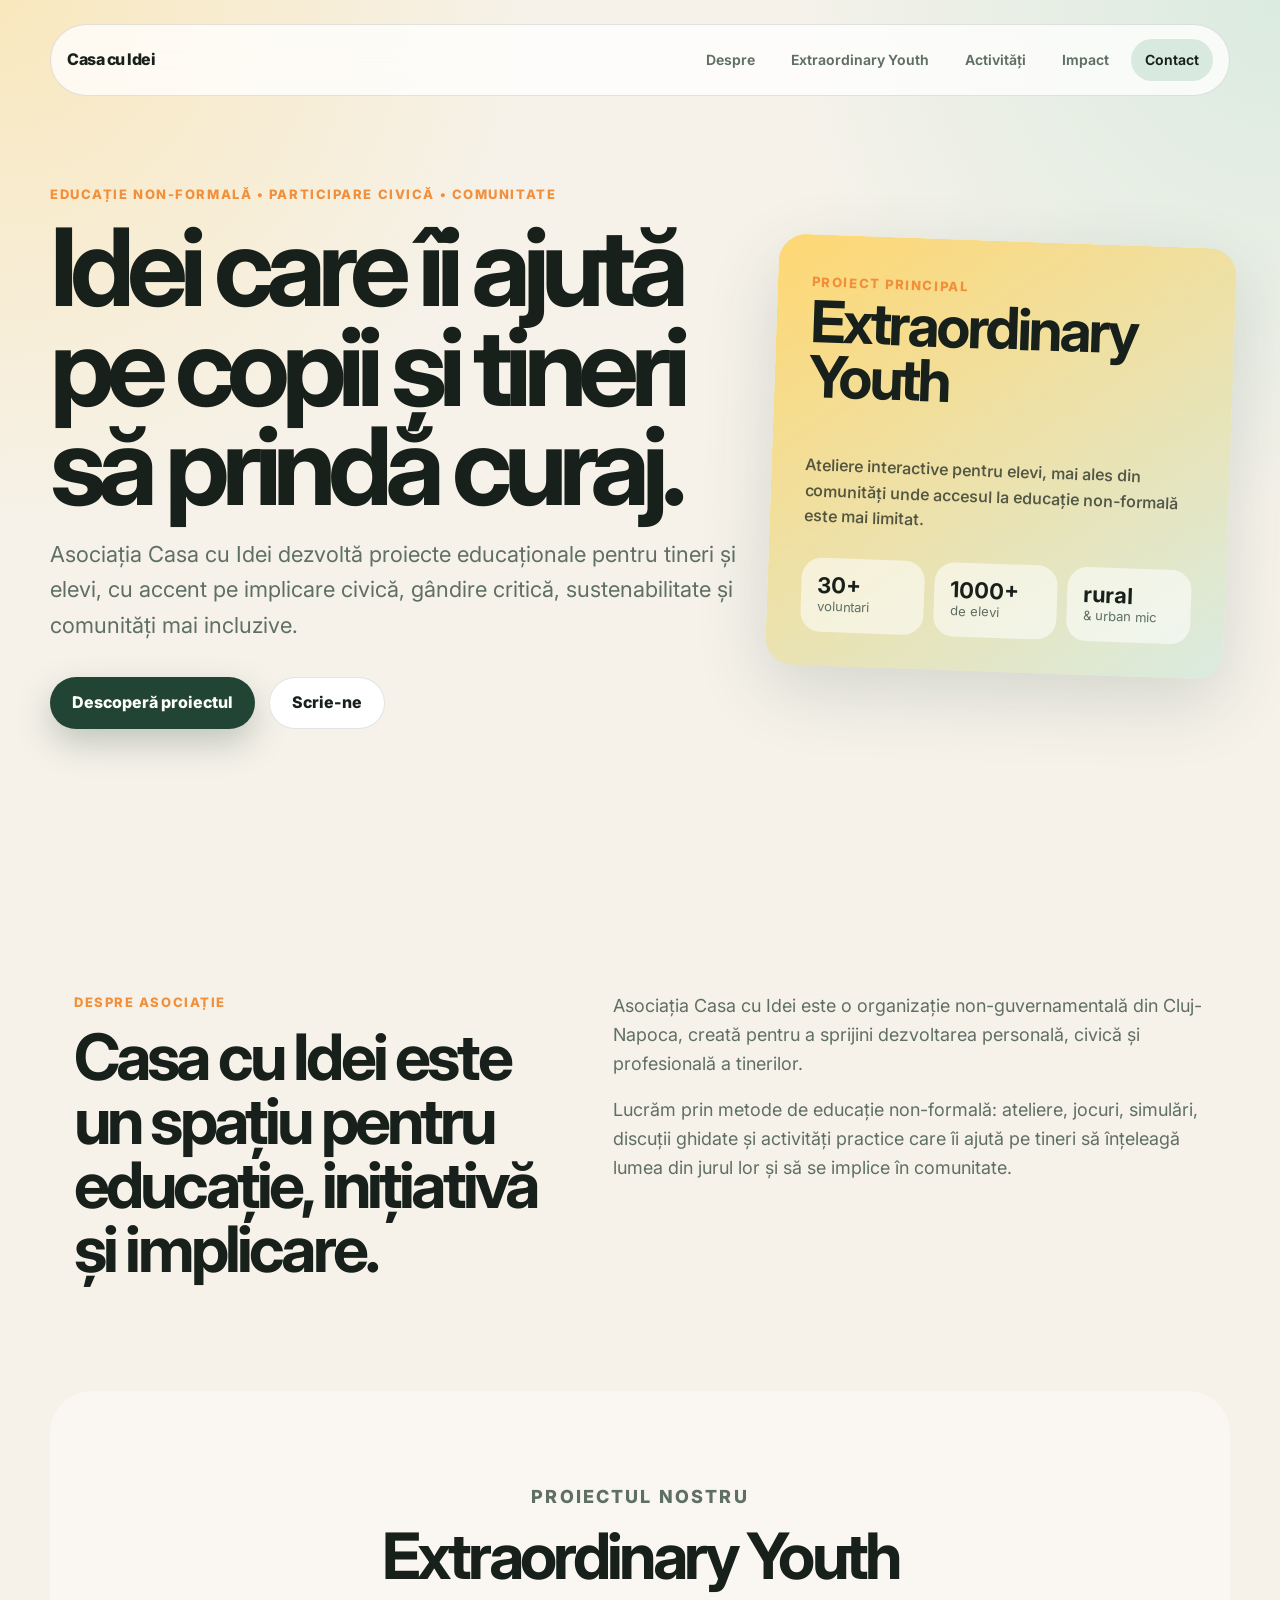
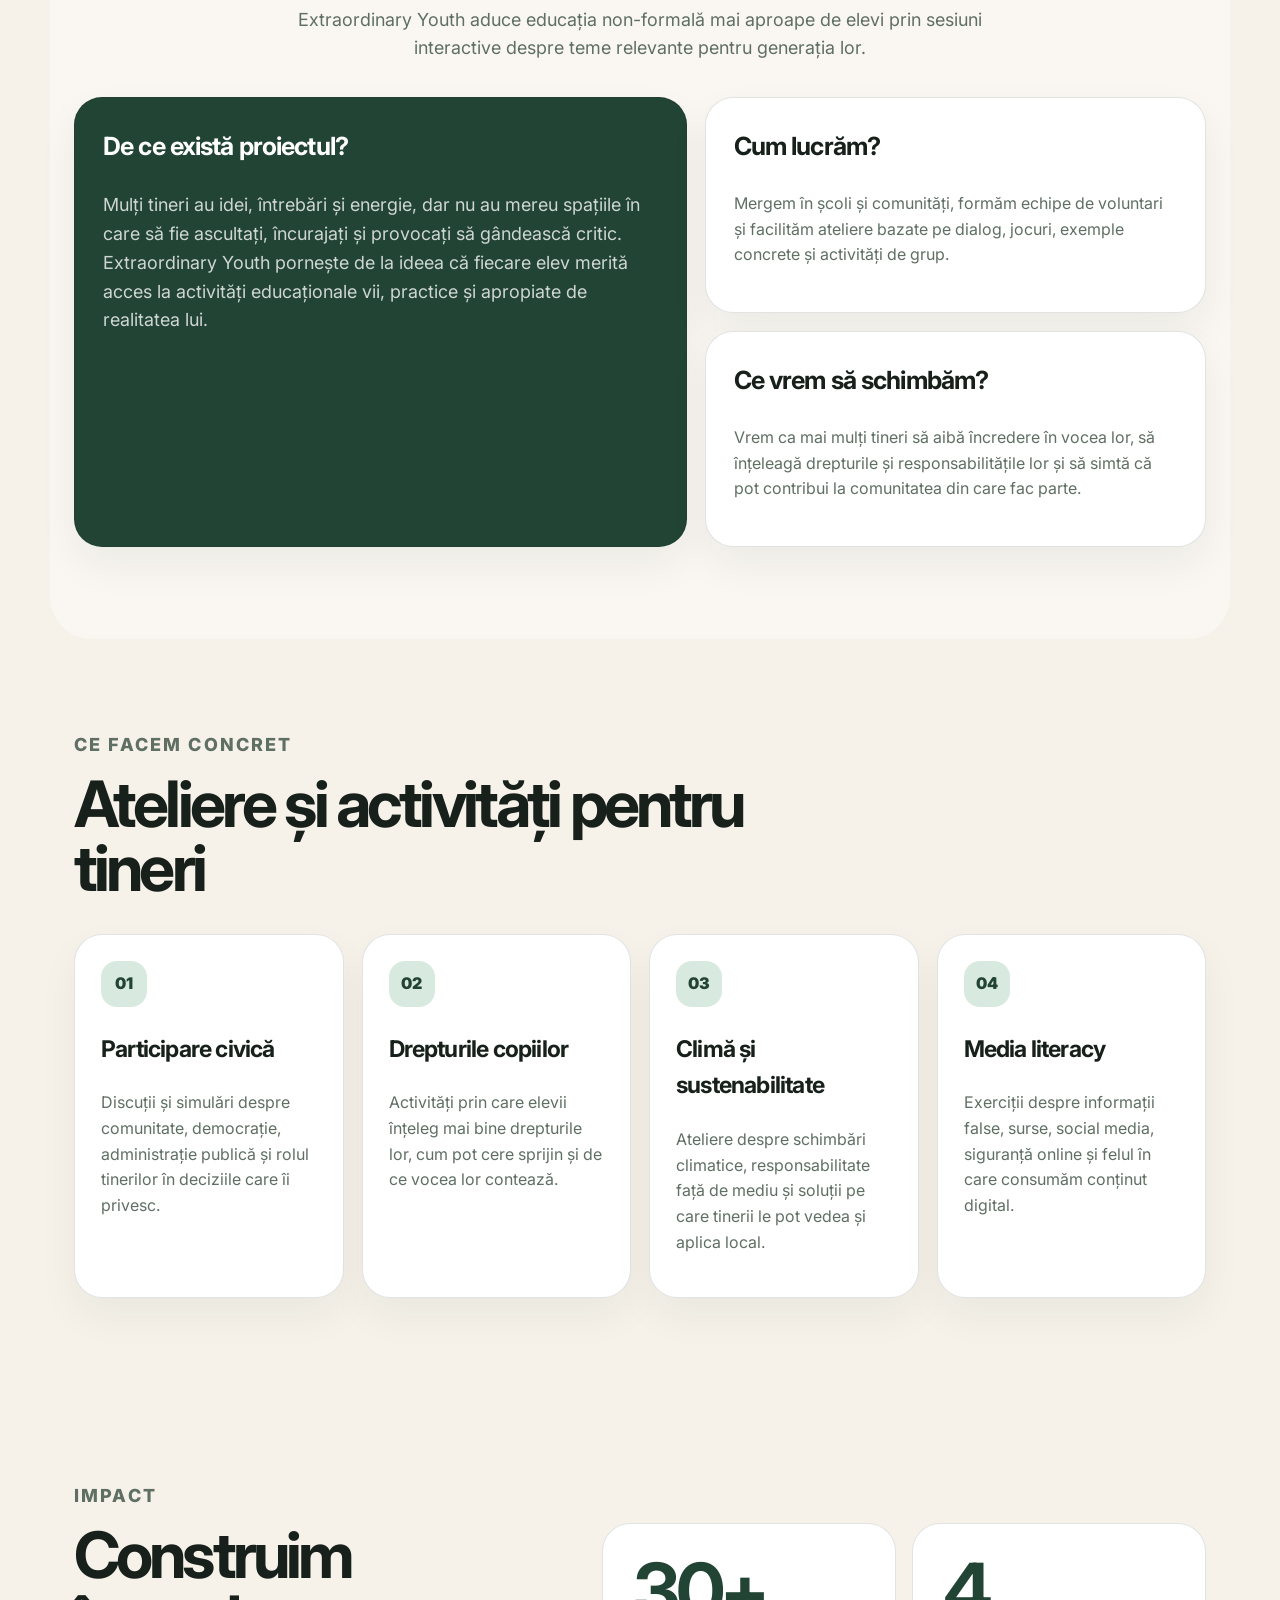
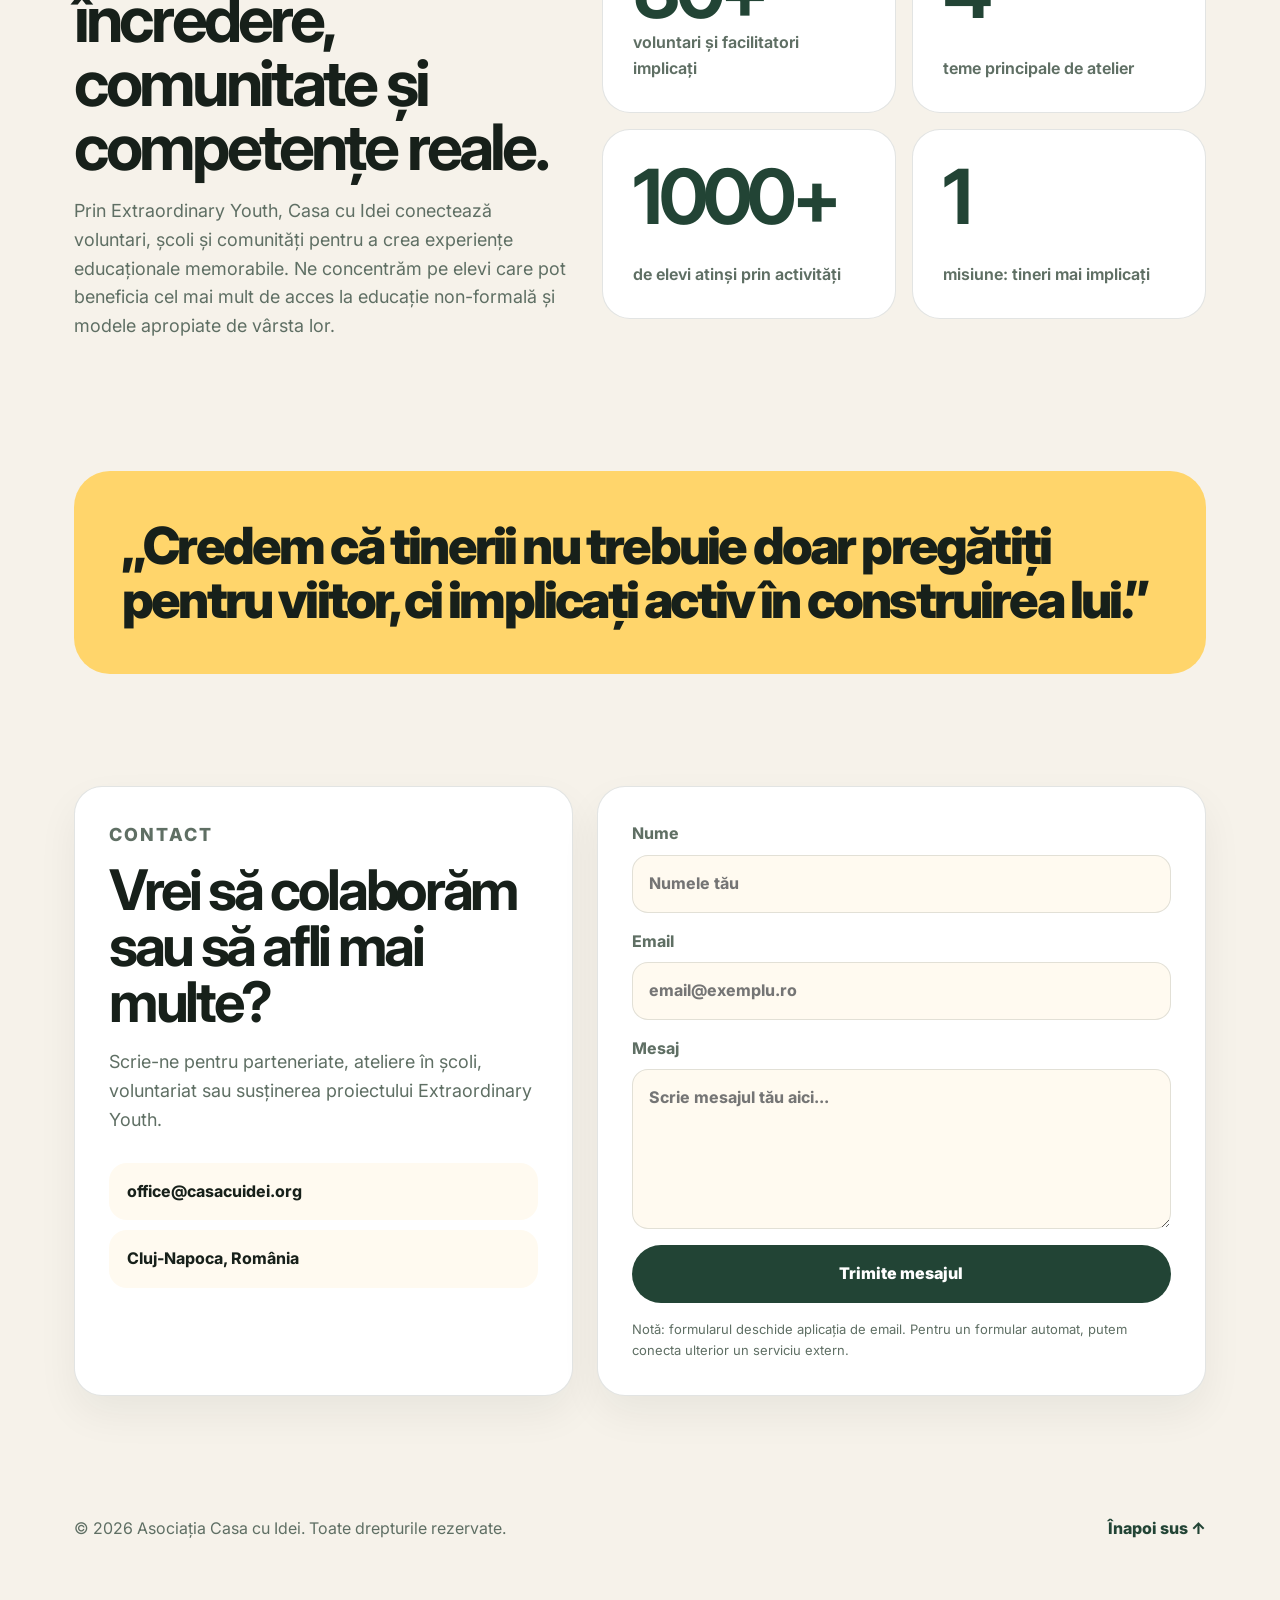
==== index.html @ 647b2845 "Update index.html" ====
<!DOCTYPE html>
<html lang="ro">
<head>
  <meta charset="UTF-8" />
  <meta name="viewport" content="width=device-width, initial-scale=1.0" />
  <meta name="description" content="Asociația Casa cu Idei sprijină dezvoltarea tinerilor prin educație non-formală, participare civică și proiecte comunitare. Proiect: Extraordinary Youth." />
  <title>Asociația Casa cu Idei | Extraordinary Youth</title>
  <link rel="preconnect" href="https://fonts.googleapis.com">
  <link rel="preconnect" href="https://fonts.gstatic.com" crossorigin>
  <link href="https://fonts.googleapis.com/css2?family=Inter:wght@400;500;600;700;800&display=swap" rel="stylesheet">
  <link rel="stylesheet" href="style.css" />
</head>
<body>
  <header class="site-header">
    <nav class="navbar" aria-label="Navigare principală">
      <a class="brand" href="#top" aria-label="Casa cu Idei - prima pagină">
        <span>Casa cu Idei</span>
      </a>

      <div class="nav-links">
        <a href="#despre">Despre</a>
        <a href="#extraordinary-youth">Extraordinary Youth</a>
        <a href="#activitati">Activități</a>
        <a href="#impact">Impact</a>
        <a class="nav-cta" href="#contact">Contact</a>
      </div>
    </nav>

    <section id="top" class="hero">
      <div class="hero-content">
        <p class="eyebrow">Educație non-formală • Participare civică • Comunitate</p>
        <h1>Idei care îi ajută pe copii și tineri să prindă curaj.</h1>
        <p class="hero-text">
          Asociația Casa cu Idei dezvoltă proiecte educaționale pentru tineri și elevi,
          cu accent pe implicare civică, gândire critică, sustenabilitate și comunități mai incluzive.
        </p>

        <div class="hero-actions">
          <a class="button primary" href="#extraordinary-youth">Descoperă proiectul</a>
          <a class="button secondary" href="#contact">Scrie-ne</a>
        </div>
      </div>

      <div class="hero-card" aria-label="Rezumat Extraordinary Youth">
        <span class="card-label">Proiect principal</span>
        <h2>Extraordinary Youth</h2>
        <p>
          Ateliere interactive pentru elevi, mai ales din comunități unde accesul la educație
          non-formală este mai limitat.
        </p>
        <div class="mini-stats">
          <span><strong>30+</strong> voluntari</span>
          <span><strong>1000+</strong> de elevi</span>
          <span><strong>rural</strong> & urban mic</span>
        </div>
      </div>
    </section>
  </header>

  <main>
    <section id="despre" class="section two-column">
      <div>
        <p class="section-kicker">Despre asociație</p>
        <h2>Casa cu Idei este un spațiu pentru educație, inițiativă și implicare.</h2>
      </div>
      <div class="text-block">
        <p>
          Asociația Casa cu Idei este o organizație non-guvernamentală din Cluj-Napoca,
          creată pentru a sprijini dezvoltarea personală, civică și profesională a tinerilor.
        </p>
        <p>
          Lucrăm prin metode de educație non-formală: ateliere, jocuri, simulări,
          discuții ghidate și activități practice care îi ajută pe tineri să înțeleagă
          lumea din jurul lor și să se implice în comunitate.
        </p>
      </div>
    </section>

    <section id="extraordinary-youth" class="section project-section">
      <div class="section-heading center">
        <p class="section-kicker">Proiectul nostru</p>
        <h2>Extraordinary Youth</h2>
        <p>
          Extraordinary Youth aduce educația non-formală mai aproape de elevi prin sesiuni
          interactive despre teme relevante pentru generația lor.
        </p>
      </div>

      <div class="project-story">
        <div class="story-card large">
          <h3>De ce există proiectul?</h3>
          <p>
            Mulți tineri au idei, întrebări și energie, dar nu au mereu spațiile în care să fie
            ascultați, încurajați și provocați să gândească critic. Extraordinary Youth pornește
            de la ideea că fiecare elev merită acces la activități educaționale vii, practice și
            apropiate de realitatea lui.
          </p>
        </div>

        <div class="story-card">
          <h3>Cum lucrăm?</h3>
          <p>
            Mergem în școli și comunități, formăm echipe de voluntari și facilităm ateliere
            bazate pe dialog, jocuri, exemple concrete și activități de grup.
          </p>
        </div>

        <div class="story-card">
          <h3>Ce vrem să schimbăm?</h3>
          <p>
            Vrem ca mai mulți tineri să aibă încredere în vocea lor, să înțeleagă drepturile
            și responsabilitățile lor și să simtă că pot contribui la comunitatea din care fac parte.
          </p>
        </div>
      </div>
    </section>

    <section id="activitati" class="section">
      <div class="section-heading">
        <p class="section-kicker">Ce facem concret</p>
        <h2>Ateliere și activități pentru tineri</h2>
      </div>

      <div class="cards-grid">
        <article class="info-card">
          <span class="icon">01</span>
          <h3>Participare civică</h3>
          <p>
            Discuții și simulări despre comunitate, democrație, administrație publică
            și rolul tinerilor în deciziile care îi privesc.
          </p>
        </article>

        <article class="info-card">
          <span class="icon">02</span>
          <h3>Drepturile copiilor</h3>
          <p>
            Activități prin care elevii înțeleg mai bine drepturile lor, cum pot cere sprijin
            și de ce vocea lor contează.
          </p>
        </article>

        <article class="info-card">
          <span class="icon">03</span>
          <h3>Climă și sustenabilitate</h3>
          <p>
            Ateliere despre schimbări climatice, responsabilitate față de mediu și soluții
            pe care tinerii le pot vedea și aplica local.
          </p>
        </article>

        <article class="info-card">
          <span class="icon">04</span>
          <h3>Media literacy</h3>
          <p>
            Exerciții despre informații false, surse, social media, siguranță online
            și felul în care consumăm conținut digital.
          </p>
        </article>
      </div>
    </section>

    <section id="impact" class="section impact">
      <div class="impact-copy">
        <p class="section-kicker">Impact</p>
        <h2>Construim încredere, comunitate și competențe reale.</h2>
        <p>
          Prin Extraordinary Youth, Casa cu Idei conectează voluntari, școli și comunități
          pentru a crea experiențe educaționale memorabile. Ne concentrăm pe elevi care pot
          beneficia cel mai mult de acces la educație non-formală și modele apropiate de vârsta lor.
        </p>
      </div>

      <div class="impact-grid">
        <div class="stat">
          <strong>30+</strong>
          <span>voluntari și facilitatori implicați</span>
        </div>
        <div class="stat">
          <strong>4</strong>
          <span>teme principale de atelier</span>
        </div>
        <div class="stat">
          <strong>1000+</strong>
          <span>de elevi atinși prin activități</span>
        </div>
        <div class="stat">
          <strong>1</strong>
          <span>misiune: tineri mai implicați</span>
        </div>
      </div>
    </section>

    <section class="section quote-section">
      <blockquote>
        „Credem că tinerii nu trebuie doar pregătiți pentru viitor, ci implicați activ în construirea lui.”
      </blockquote>
    </section>

    <section id="contact" class="section contact-section">
      <div class="contact-card">
        <p class="section-kicker">Contact</p>
        <h2>Vrei să colaborăm sau să afli mai multe?</h2>
        <p>
          Scrie-ne pentru parteneriate, ateliere în școli, voluntariat sau susținerea proiectului
          Extraordinary Youth.
        </p>

        <div class="contact-details">
          <a href="mailto:office@casacuidei.org">office@casacuidei.org</a>
          <span>Cluj-Napoca, România</span>
        </div>
      </div>

      <form class="contact-form" action="mailto:office@casacuidei.org" method="post" enctype="text/plain">
        <label>
          Nume
          <input type="text" name="Nume" placeholder="Numele tău" />
        </label>

        <label>
          Email
          <input type="email" name="Email" placeholder="email@exemplu.ro" />
        </label>

        <label>
          Mesaj
          <textarea name="Mesaj" rows="5" placeholder="Scrie mesajul tău aici..."></textarea>
        </label>

        <button type="submit">Trimite mesajul</button>
        <p class="form-note">
          Notă: formularul deschide aplicația de email. Pentru un formular automat, putem conecta ulterior un serviciu extern.
        </p>
      </form>
    </section>
  </main>

  <footer class="footer">
    <p>© 2026 Asociația Casa cu Idei. Toate drepturile rezervate.</p>
    <a href="#top">Înapoi sus ↑</a>
  </footer>
</body>
</html>
---- style.css ----
:root {
  --bg: #f6f2ea;
  --bg-soft: #fffaf0;
  --text: #17201a;
  --muted: #5f6f64;
  --green: #224435;
  --green-light: #d8eadf;
  --yellow: #ffd56b;
  --orange: #f28f3b;
  --white: #ffffff;
  --line: rgba(23, 32, 26, 0.12);
  --shadow: 0 24px 70px rgba(34, 68, 53, 0.16);
  --radius: 28px;
}

* {
  box-sizing: border-box;
}

html {
  scroll-behavior: smooth;
}

body {
  margin: 0;
  font-family: "Inter", system-ui, -apple-system, BlinkMacSystemFont, "Segoe UI", sans-serif;
  background:
    radial-gradient(circle at top left, rgba(255, 213, 107, 0.35), transparent 34rem),
    radial-gradient(circle at top right, rgba(216, 234, 223, 0.9), transparent 32rem),
    var(--bg);
  color: var(--text);
  line-height: 1.6;
}

a {
  color: inherit;
}

.site-header {
  min-height: 100vh;
  padding: 24px;
}

.navbar {
  max-width: 1180px;
  margin: 0 auto;
  padding: 14px 16px;
  display: flex;
  align-items: center;
  justify-content: space-between;
  background: rgba(255, 255, 255, 0.76);
  border: 1px solid var(--line);
  border-radius: 999px;
  backdrop-filter: blur(18px);
  position: sticky;
  top: 16px;
  z-index: 10;
}

.brand {
  display: inline-flex;
  align-items: center;
  gap: 10px;
  text-decoration: none;
  font-weight: 800;
  letter-spacing: -0.03em;
}

.brand-mark {
  width: 38px;
  height: 38px;
  display: grid;
  place-items: center;
  border-radius: 50%;
  background: var(--green);
  color: var(--yellow);
  font-size: 13px;
  font-weight: 800;
}

.nav-links {
  display: flex;
  align-items: center;
  gap: 8px;
}

.nav-links a {
  text-decoration: none;
  font-size: 14px;
  font-weight: 650;
  color: var(--muted);
  padding: 10px 14px;
  border-radius: 999px;
  transition: 0.2s ease;
}

.nav-links a:hover,
.nav-links .nav-cta {
  color: var(--text);
  background: var(--green-light);
}

.hero {
  max-width: 1180px;
  margin: 88px auto 0;
  display: grid;
  grid-template-columns: 1.2fr 0.8fr;
  gap: 36px;
  align-items: center;
}

.eyebrow,
.section-kicker,
.card-label {
  margin: 0 0 12px;
  font-size: 13px;
  font-weight: 800;
  letter-spacing: 0.12em;
  text-transform: uppercase;
  color: var(--orange);
}

h1,
h2,
h3,
p {
  margin-top: 0;
}

h1 {
  max-width: 840px;
  margin-bottom: 22px;
  font-size: clamp(52px, 9vw, 108px);
  line-height: 0.92;
  letter-spacing: -0.075em;
}

.hero-text {
  max-width: 720px;
  color: var(--muted);
  font-size: clamp(18px, 2vw, 22px);
}

.hero-actions {
  margin-top: 34px;
  display: flex;
  gap: 14px;
  flex-wrap: wrap;
}

.button {
  display: inline-flex;
  align-items: center;
  justify-content: center;
  min-height: 52px;
  padding: 0 22px;
  border-radius: 999px;
  text-decoration: none;
  font-weight: 800;
  transition: transform 0.2s ease, box-shadow 0.2s ease;
}

.button:hover {
  transform: translateY(-2px);
}

.button.primary {
  background: var(--green);
  color: var(--white);
  box-shadow: 0 14px 34px rgba(34, 68, 53, 0.25);
}

.button.secondary {
  background: var(--white);
  border: 1px solid var(--line);
}

.hero-card {
  padding: 34px;
  border-radius: var(--radius);
  background:
    linear-gradient(145deg, rgba(255, 213, 107, 0.95), rgba(216, 234, 223, 0.95)),
    var(--white);
  box-shadow: var(--shadow);
  transform: rotate(2deg);
}

.hero-card h2 {
  font-size: clamp(36px, 5vw, 58px);
  line-height: 0.95;
  letter-spacing: -0.055em;
}

.hero-card p {
  color: rgba(23, 32, 26, 0.72);
  font-weight: 550;
}

.mini-stats {
  display: grid;
  grid-template-columns: repeat(3, 1fr);
  gap: 10px;
  margin-top: 28px;
}

.mini-stats span {
  padding: 16px;
  background: rgba(255, 255, 255, 0.56);
  border-radius: 20px;
  font-size: 13px;
  color: var(--muted);
}

.mini-stats strong {
  display: block;
  color: var(--text);
  font-size: 22px;
  line-height: 1;
}

.section {
  max-width: 1180px;
  margin: 0 auto;
  padding: 92px 24px;
}

.two-column {
  display: grid;
  grid-template-columns: 0.9fr 1.1fr;
  gap: 54px;
  align-items: start;
}

.section h2 {
  font-size: clamp(34px, 5vw, 64px);
  line-height: 1;
  letter-spacing: -0.06em;
  margin-bottom: 18px;
}

.text-block {
  font-size: 18px;
  color: var(--muted);
}

.text-block p {
  margin-bottom: 18px;
}

.section-heading {
  max-width: 760px;
  margin-bottom: 34px;
}

.section-heading.center {
  text-align: center;
  margin-left: auto;
  margin-right: auto;
}

.section-heading p {
  color: var(--muted);
  font-size: 18px;
}

.project-section {
  background: rgba(255, 255, 255, 0.38);
  border-radius: 42px;
}

.project-story {
  display: grid;
  grid-template-columns: 1.1fr 0.9fr;
  gap: 18px;
}

.story-card {
  padding: 28px;
  border: 1px solid var(--line);
  border-radius: var(--radius);
  background: var(--white);
  box-shadow: 0 18px 40px rgba(23, 32, 26, 0.06);
}

.story-card.large {
  grid-row: span 2;
  background: var(--green);
  color: var(--white);
}

.story-card h3 {
  font-size: 25px;
  letter-spacing: -0.035em;
}

.story-card p {
  color: var(--muted);
}

.story-card.large p {
  color: rgba(255, 255, 255, 0.78);
  font-size: 18px;
}

.cards-grid {
  display: grid;
  grid-template-columns: repeat(4, 1fr);
  gap: 18px;
}

.info-card {
  min-height: 300px;
  padding: 26px;
  border-radius: var(--radius);
  background: var(--white);
  border: 1px solid var(--line);
  box-shadow: 0 18px 40px rgba(23, 32, 26, 0.05);
}

.icon {
  width: 46px;
  height: 46px;
  display: grid;
  place-items: center;
  margin-bottom: 24px;
  border-radius: 16px;
  background: var(--green-light);
  color: var(--green);
  font-weight: 900;
}

.info-card h3 {
  font-size: 23px;
  letter-spacing: -0.035em;
}

.info-card p {
  color: var(--muted);
}

.impact {
  display: grid;
  grid-template-columns: 0.9fr 1.1fr;
  gap: 34px;
  align-items: center;
}

.impact-copy p {
  color: var(--muted);
  font-size: 18px;
}

.impact-grid {
  display: grid;
  grid-template-columns: repeat(2, 1fr);
  gap: 16px;
}

.stat {
  padding: 30px;
  min-height: 190px;
  border-radius: var(--radius);
  background: var(--white);
  border: 1px solid var(--line);
  display: flex;
  flex-direction: column;
  justify-content: space-between;
}

.stat strong {
  font-size: clamp(42px, 7vw, 76px);
  line-height: 0.95;
  letter-spacing: -0.06em;
  color: var(--green);
}

.stat span {
  color: var(--muted);
  font-weight: 650;
}

.quote-section {
  padding-top: 20px;
  padding-bottom: 20px;
}

blockquote {
  margin: 0;
  padding: 48px;
  border-radius: 36px;
  background: var(--yellow);
  font-size: clamp(28px, 4vw, 54px);
  line-height: 1.05;
  letter-spacing: -0.055em;
  font-weight: 850;
}

.contact-section {
  display: grid;
  grid-template-columns: 0.9fr 1.1fr;
  gap: 24px;
  align-items: stretch;
}

.contact-card,
.contact-form {
  padding: 34px;
  border-radius: var(--radius);
  background: var(--white);
  border: 1px solid var(--line);
  box-shadow: 0 18px 40px rgba(23, 32, 26, 0.06);
}

.contact-card h2 {
  font-size: clamp(34px, 5vw, 56px);
}

.contact-card p {
  color: var(--muted);
  font-size: 18px;
}

.contact-details {
  display: grid;
  gap: 10px;
  margin-top: 28px;
}

.contact-details a,
.contact-details span {
  padding: 16px 18px;
  border-radius: 18px;
  background: var(--bg-soft);
  text-decoration: none;
  font-weight: 750;
}

.contact-form {
  display: grid;
  gap: 16px;
}

label {
  display: grid;
  gap: 8px;
  color: var(--muted);
  font-weight: 750;
}

input,
textarea {
  width: 100%;
  padding: 15px 16px;
  border: 1px solid var(--line);
  border-radius: 16px;
  font: inherit;
  color: var(--text);
  background: var(--bg-soft);
  outline: none;
}

input:focus,
textarea:focus {
  border-color: var(--green);
  box-shadow: 0 0 0 4px rgba(34, 68, 53, 0.1);
}

button {
  border: 0;
  padding: 16px 20px;
  border-radius: 999px;
  background: var(--green);
  color: var(--white);
  font: inherit;
  font-weight: 850;
  cursor: pointer;
}

.form-note {
  margin: 0;
  color: var(--muted);
  font-size: 13px;
}

.footer {
  max-width: 1180px;
  margin: 0 auto;
  padding: 28px 24px 48px;
  display: flex;
  justify-content: space-between;
  gap: 18px;
  color: var(--muted);
}

.footer a {
  text-decoration: none;
  font-weight: 800;
  color: var(--green);
}

@media (max-width: 920px) {
  .nav-links {
    display: none;
  }

  .hero,
  .two-column,
  .project-story,
  .impact,
  .contact-section {
    grid-template-columns: 1fr;
  }

  .site-header {
    min-height: auto;
  }

  .hero {
    margin-top: 54px;
  }

  .hero-card {
    transform: none;
  }

  .cards-grid {
    grid-template-columns: repeat(2, 1fr);
  }
}

@media (max-width: 620px) {
  .site-header {
    padding: 14px;
  }

  .section {
    padding: 66px 16px;
  }

  h1 {
    font-size: 56px;
  }

  .mini-stats,
  .cards-grid,
  .impact-grid {
    grid-template-columns: 1fr;
  }

  .hero-actions {
    flex-direction: column;
  }

  .button {
    width: 100%;
  }

  blockquote {
    padding: 30px;
  }

  .footer {
    flex-direction: column;
  }
}
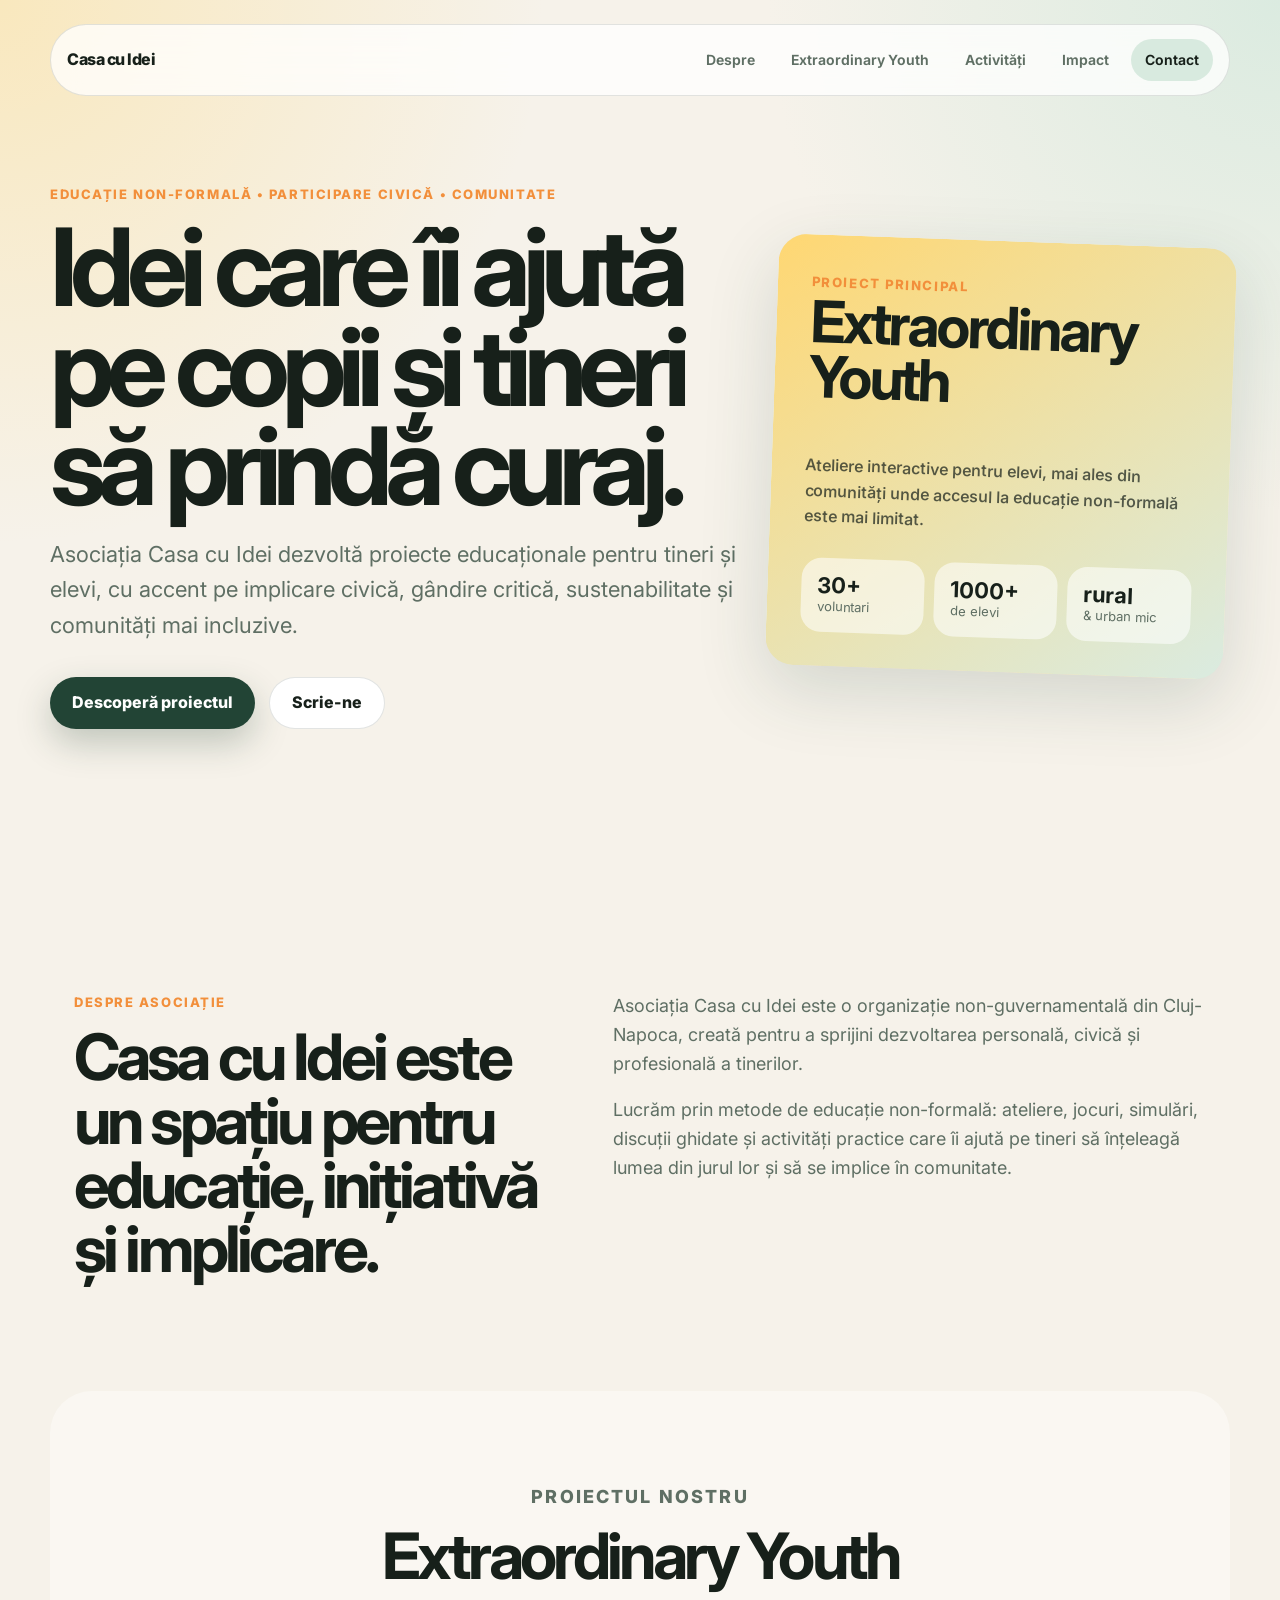
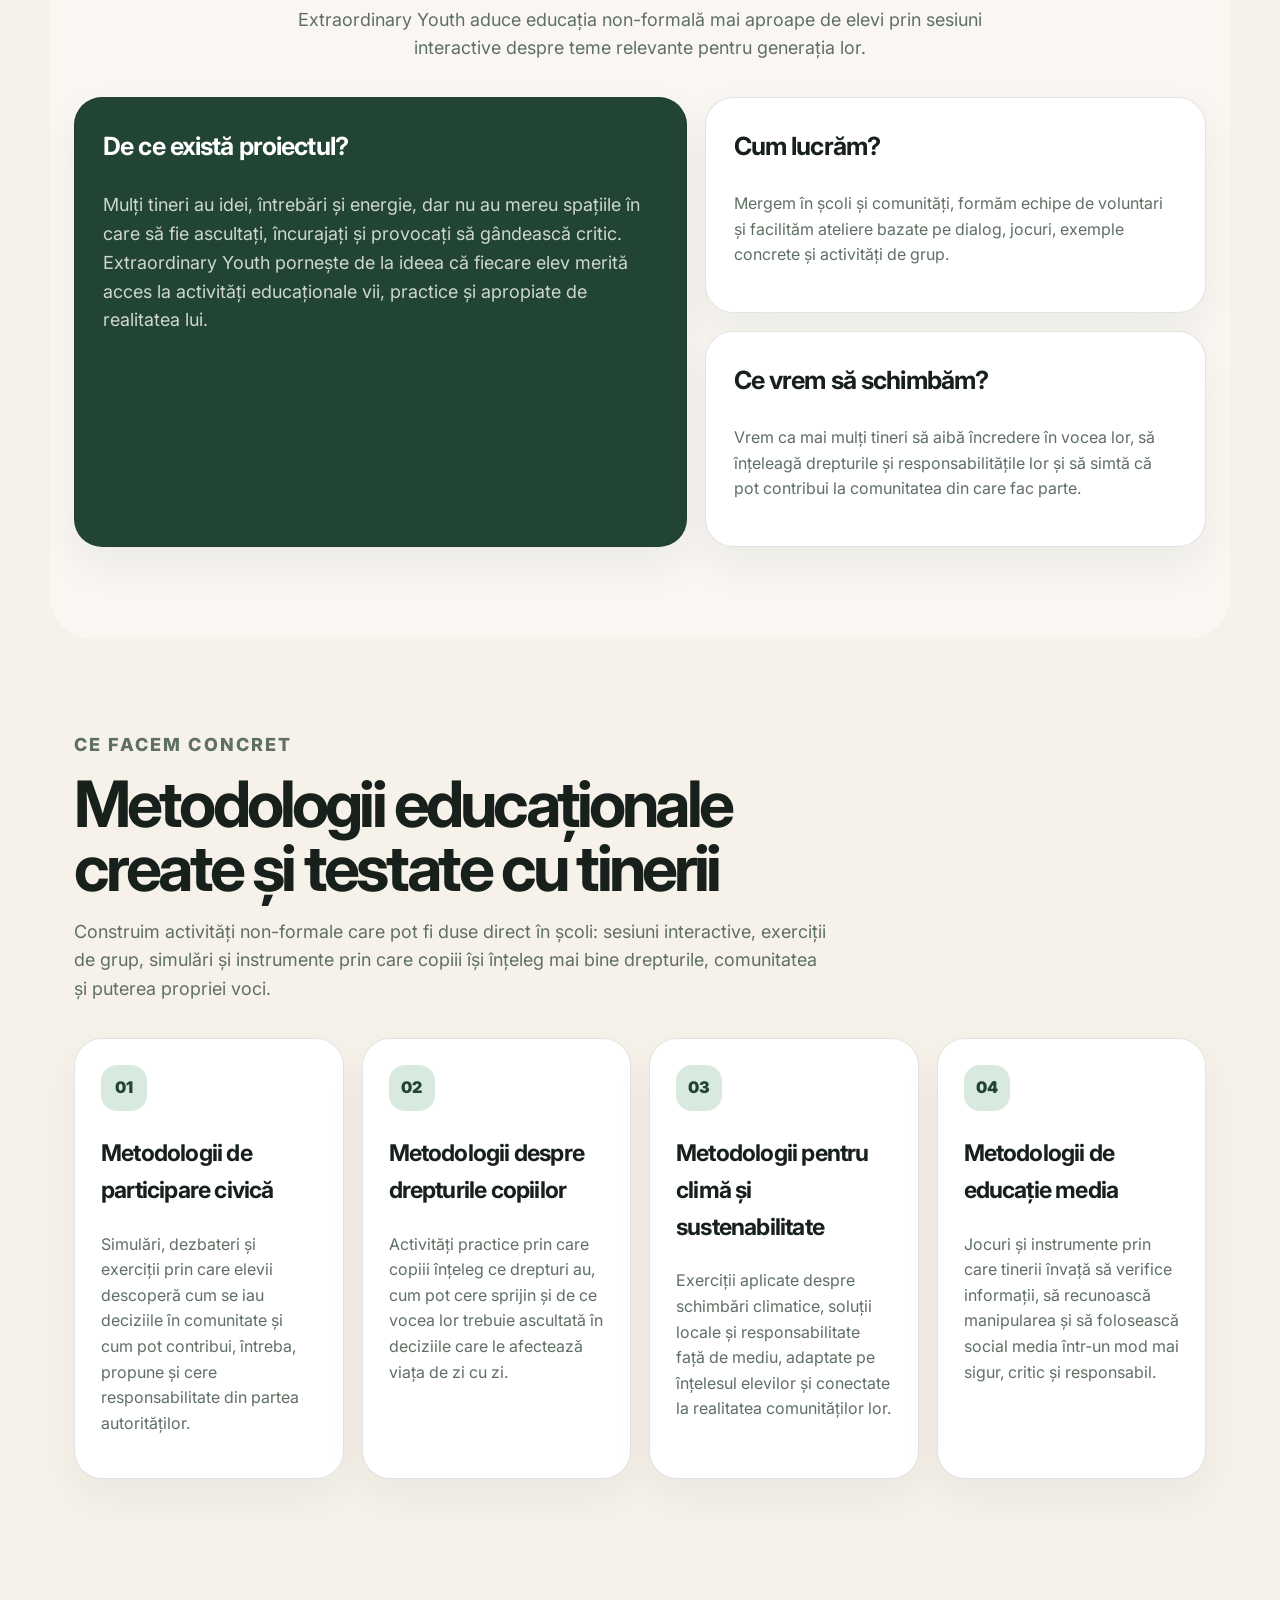
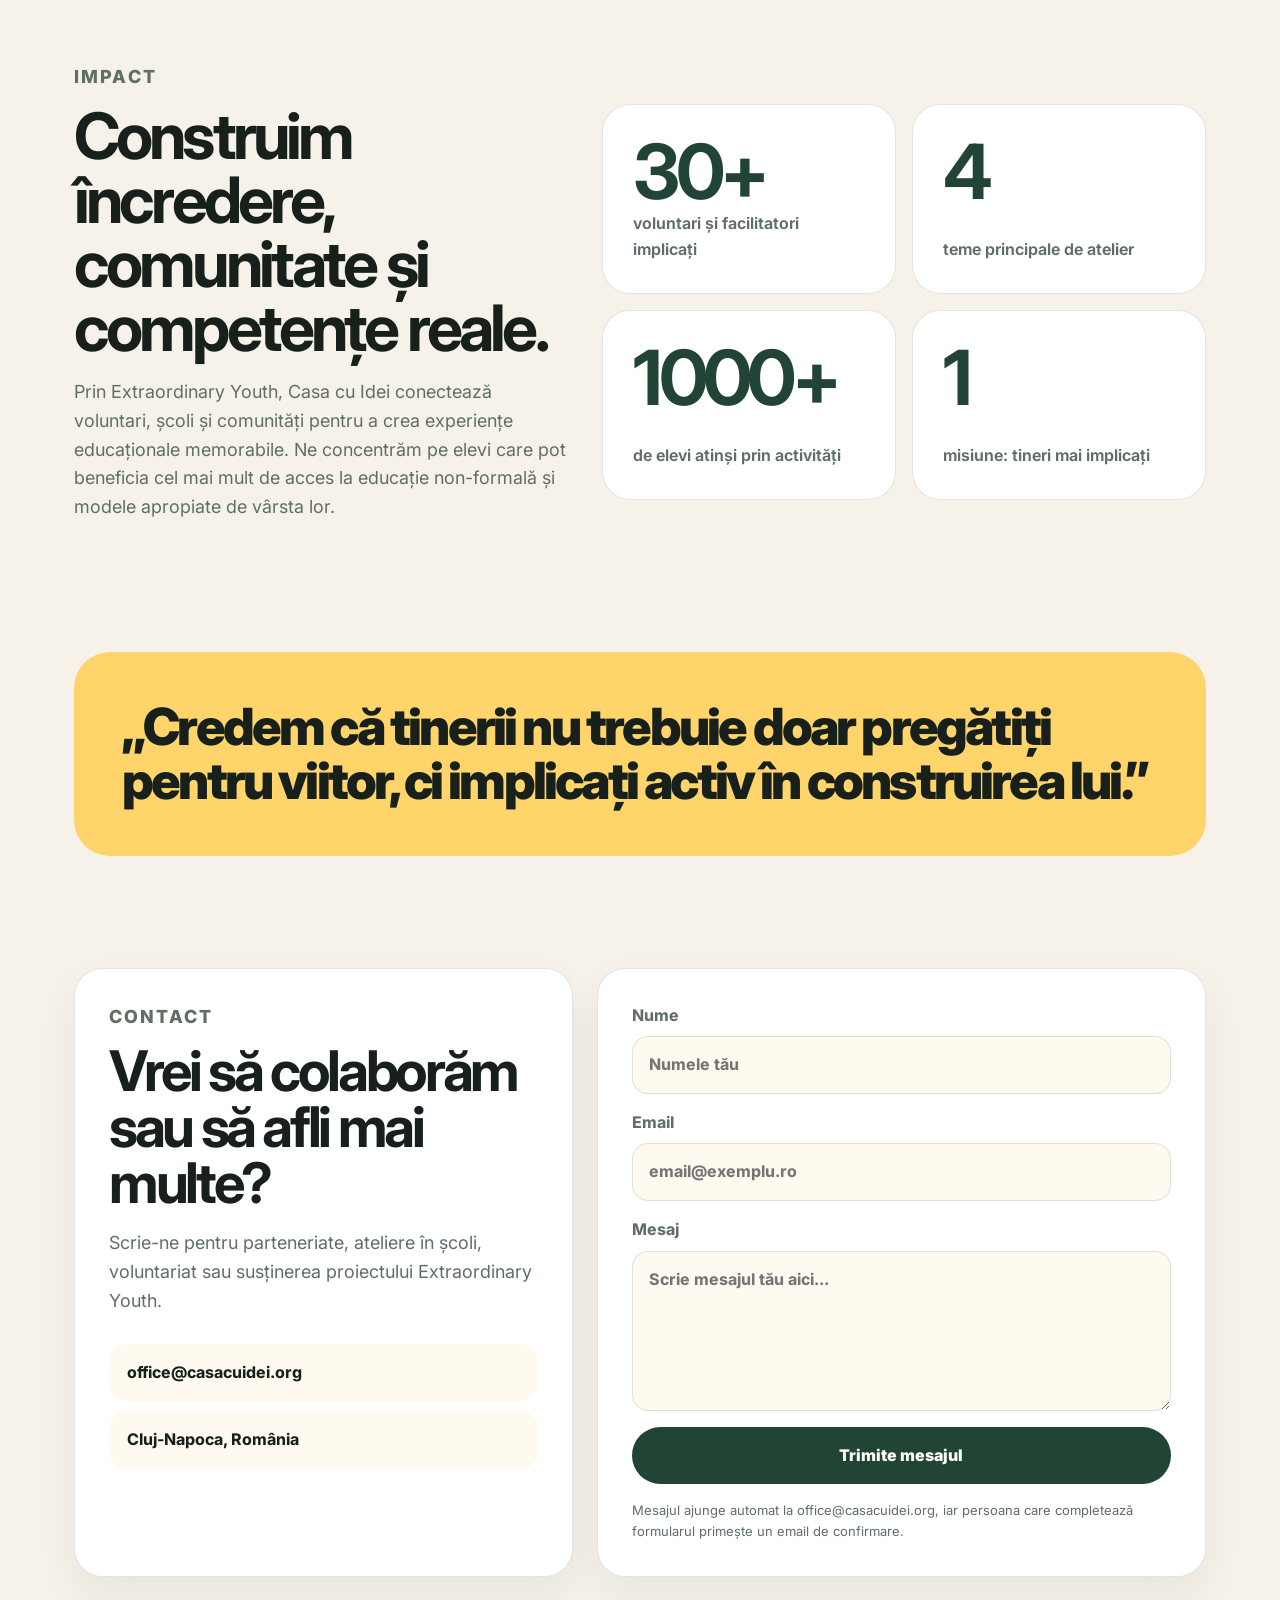
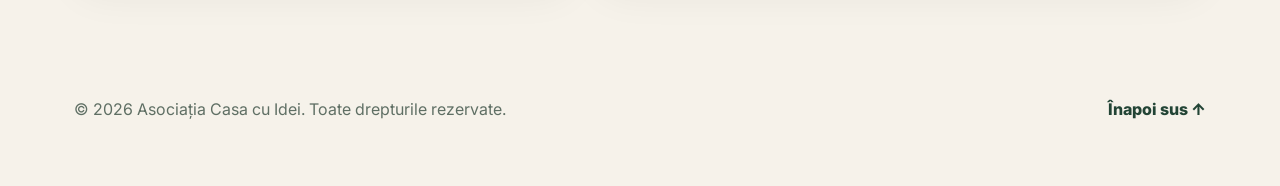
==== commit 4b194105: "Add files via upload" ====
--- a/index.html
+++ b/index.html
@@ -118,43 +118,48 @@
     <section id="activitati" class="section">
       <div class="section-heading">
         <p class="section-kicker">Ce facem concret</p>
-        <h2>Ateliere și activități pentru tineri</h2>
+        <h2>Metodologii educaționale create și testate cu tinerii</h2>
+        <p>
+          Construim activități non-formale care pot fi duse direct în școli: sesiuni interactive,
+          exerciții de grup, simulări și instrumente prin care copiii își înțeleg mai bine drepturile,
+          comunitatea și puterea propriei voci.
+        </p>
       </div>
 
       <div class="cards-grid">
         <article class="info-card">
           <span class="icon">01</span>
-          <h3>Participare civică</h3>
-          <p>
-            Discuții și simulări despre comunitate, democrație, administrație publică
-            și rolul tinerilor în deciziile care îi privesc.
+          <h3>Metodologii de participare civică</h3>
+          <p>
+            Simulări, dezbateri și exerciții prin care elevii descoperă cum se iau deciziile în comunitate
+            și cum pot contribui, întreba, propune și cere responsabilitate din partea autorităților.
           </p>
         </article>
 
         <article class="info-card">
           <span class="icon">02</span>
-          <h3>Drepturile copiilor</h3>
-          <p>
-            Activități prin care elevii înțeleg mai bine drepturile lor, cum pot cere sprijin
-            și de ce vocea lor contează.
+          <h3>Metodologii despre drepturile copiilor</h3>
+          <p>
+            Activități practice prin care copiii înțeleg ce drepturi au, cum pot cere sprijin și de ce
+            vocea lor trebuie ascultată în deciziile care le afectează viața de zi cu zi.
           </p>
         </article>
 
         <article class="info-card">
           <span class="icon">03</span>
-          <h3>Climă și sustenabilitate</h3>
-          <p>
-            Ateliere despre schimbări climatice, responsabilitate față de mediu și soluții
-            pe care tinerii le pot vedea și aplica local.
+          <h3>Metodologii pentru climă și sustenabilitate</h3>
+          <p>
+            Exerciții aplicate despre schimbări climatice, soluții locale și responsabilitate față de mediu,
+            adaptate pe înțelesul elevilor și conectate la realitatea comunităților lor.
           </p>
         </article>
 
         <article class="info-card">
           <span class="icon">04</span>
-          <h3>Media literacy</h3>
-          <p>
-            Exerciții despre informații false, surse, social media, siguranță online
-            și felul în care consumăm conținut digital.
+          <h3>Metodologii de educație media</h3>
+          <p>
+            Jocuri și instrumente prin care tinerii învață să verifice informații, să recunoască manipularea
+            și să folosească social media într-un mod mai sigur, critic și responsabil.
           </p>
         </article>
       </div>
@@ -212,25 +217,35 @@
         </div>
       </div>
 
-      <form class="contact-form" action="mailto:office@casacuidei.org" method="post" enctype="text/plain">
-        <label>
+      <form class="contact-form" action="https://formsubmit.co/office@casacuidei.org" method="POST">
+        <input type="hidden" name="_subject" value="Mesaj nou de pe site-ul Casa cu Idei" />
+        <input type="hidden" name="_template" value="table" />
+        <input type="hidden" name="_next" value="https://casacuidei.org/multumim.html" />
+        <input
+          type="hidden"
+          name="_autoresponse"
+          value="Mulțumim că ai scris către Asociația Casa cu Idei. Am primit mesajul tău și revenim cât de curând. Echipa Casa cu Idei"
+        />
+        <input type="text" name="_honey" class="hidden-field" tabindex="-1" autocomplete="off" />
+
+        <label for="name">
           Nume
-          <input type="text" name="Nume" placeholder="Numele tău" />
+          <input id="name" type="text" name="name" placeholder="Numele tău" autocomplete="name" required />
         </label>
 
-        <label>
+        <label for="email">
           Email
-          <input type="email" name="Email" placeholder="email@exemplu.ro" />
+          <input id="email" type="email" name="email" placeholder="email@exemplu.ro" autocomplete="email" required />
         </label>
 
-        <label>
+        <label for="message">
           Mesaj
-          <textarea name="Mesaj" rows="5" placeholder="Scrie mesajul tău aici..."></textarea>
+          <textarea id="message" name="message" rows="5" placeholder="Scrie mesajul tău aici..." required></textarea>
         </label>
 
         <button type="submit">Trimite mesajul</button>
         <p class="form-note">
-          Notă: formularul deschide aplicația de email. Pentru un formular automat, putem conecta ulterior un serviciu extern.
+          Mesajul ajunge automat la office@casacuidei.org, iar persoana care completează formularul primește un email de confirmare.
         </p>
       </form>
     </section>
--- a/style.css
+++ b/style.css
@@ -440,6 +440,10 @@
   gap: 16px;
 }
 
+.hidden-field {
+  display: none;
+}
+
 label {
   display: grid;
   gap: 8px;
@@ -563,3 +567,12 @@
     flex-direction: column;
   }
 }
+
+.thanks-header {
+  min-height: 100vh;
+}
+
+.thanks-hero {
+  grid-template-columns: 1fr;
+  max-width: 900px;
+}
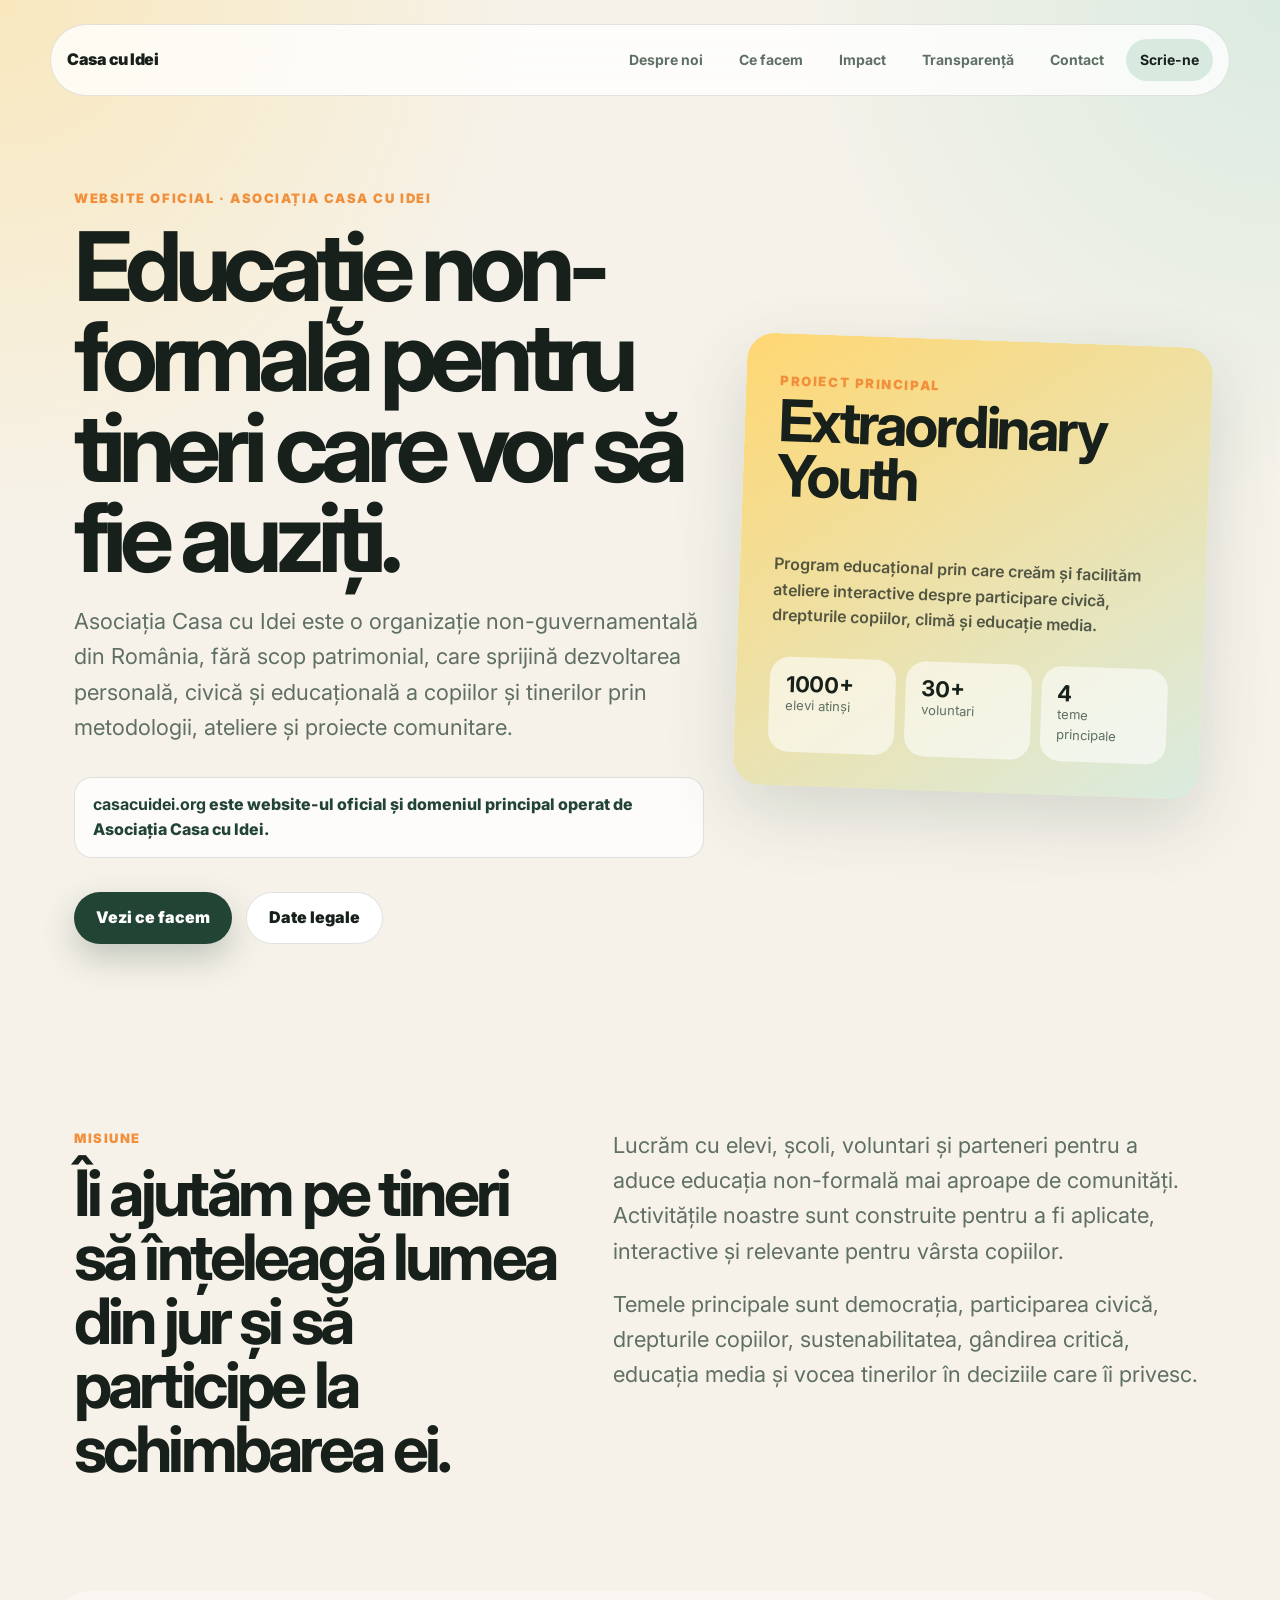
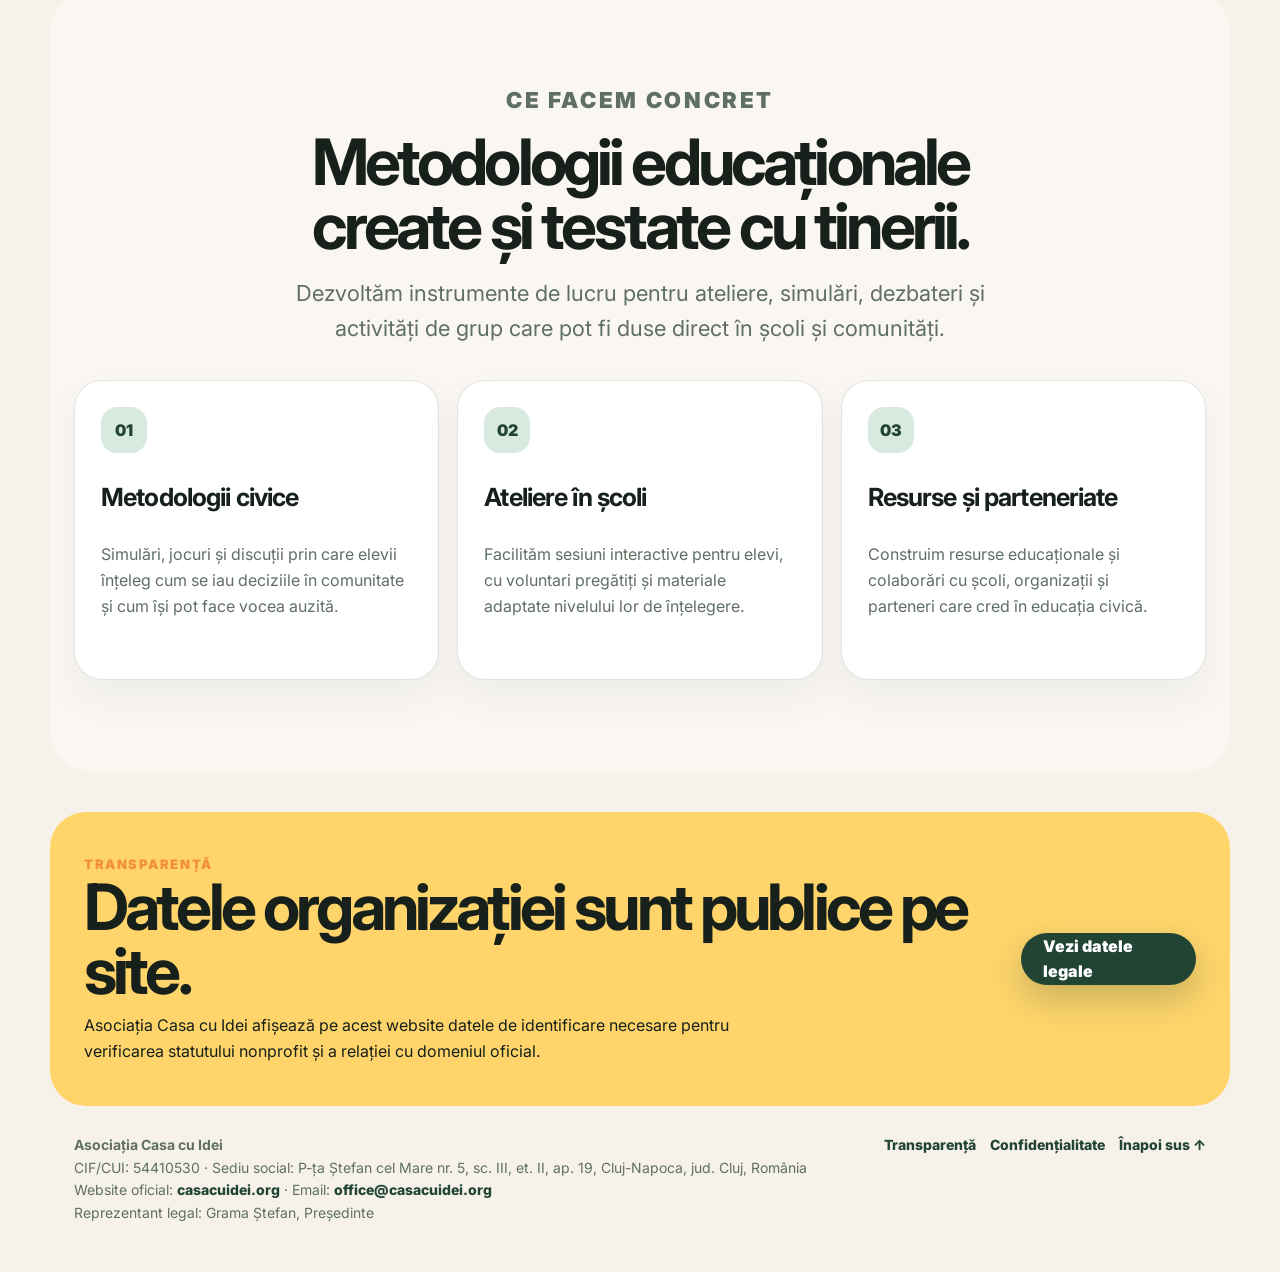
==== commit 0bd2239a: "Add files via upload" ====
--- a/index.html
+++ b/index.html
@@ -3,257 +3,109 @@
 <head>
   <meta charset="UTF-8" />
   <meta name="viewport" content="width=device-width, initial-scale=1.0" />
-  <meta name="description" content="Asociația Casa cu Idei sprijină dezvoltarea tinerilor prin educație non-formală, participare civică și proiecte comunitare. Proiect: Extraordinary Youth." />
-  <title>Asociația Casa cu Idei | Extraordinary Youth</title>
-  <link rel="preconnect" href="https://fonts.googleapis.com">
-  <link rel="preconnect" href="https://fonts.gstatic.com" crossorigin>
-  <link href="https://fonts.googleapis.com/css2?family=Inter:wght@400;500;600;700;800&display=swap" rel="stylesheet">
+  <meta name="description" content="Website-ul oficial al Asociației Casa cu Idei, ONG românesc pentru educație non-formală, participare civică și tineri." />
+  <title>Asociația Casa cu Idei | Website oficial</title>
+  <link rel="preconnect" href="https://fonts.googleapis.com" />
+  <link rel="preconnect" href="https://fonts.gstatic.com" crossorigin />
+  <link href="https://fonts.googleapis.com/css2?family=Inter:wght@400;500;600;700;800;900&display=swap" rel="stylesheet" />
   <link rel="stylesheet" href="style.css" />
 </head>
 <body>
-  <header class="site-header">
-    <nav class="navbar" aria-label="Navigare principală">
-      <a class="brand" href="#top" aria-label="Casa cu Idei - prima pagină">
-        <span>Casa cu Idei</span>
-      </a>
+  <header class="site-header compact-header">
+  <nav class="navbar" aria-label="Navigare principală">
+    <a class="brand" href="index.html" aria-label="Casa cu Idei - prima pagină"><span>Casa cu Idei</span></a>
+    <div class="nav-links">
+      <a href="despre-noi.html">Despre noi</a><a href="ce-facem.html">Ce facem</a><a href="impact.html">Impact</a><a href="transparenta.html">Transparență</a><a href="contact.html">Contact</a><a class="nav-cta" href="contact.html">Scrie-ne</a>
+    </div>
+  </nav>
+</header>
+  <main>
+    
+<section id="top" class="hero page-hero">
+  <div class="hero-content">
+    <p class="eyebrow">Website oficial · Asociația Casa cu Idei</p>
+    <h1>Educație non-formală pentru tineri care vor să fie auziți.</h1>
+    <p class="hero-text">
+      Asociația Casa cu Idei este o organizație non-guvernamentală din România, fără scop patrimonial, care sprijină dezvoltarea personală, civică și educațională a copiilor și tinerilor prin metodologii, ateliere și proiecte comunitare.
+    </p>
+    <p class="official-note">
+      <strong>casacuidei.org</strong> este website-ul oficial și domeniul principal operat de Asociația Casa cu Idei.
+    </p>
+    <div class="hero-actions">
+      <a class="button primary" href="ce-facem.html">Vezi ce facem</a>
+      <a class="button secondary" href="transparenta.html">Date legale</a>
+    </div>
+  </div>
+  <aside class="hero-card" aria-label="Date rapide despre Casa cu Idei">
+    <span class="card-label">Proiect principal</span>
+    <h2>Extraordinary Youth</h2>
+    <p>Program educațional prin care creăm și facilităm ateliere interactive despre participare civică, drepturile copiilor, climă și educație media.</p>
+    <div class="mini-stats">
+      <span><strong>1000+</strong> elevi atinși</span>
+      <span><strong>30+</strong> voluntari</span>
+      <span><strong>4</strong> teme principale</span>
+    </div>
+  </aside>
+</section>
 
-      <div class="nav-links">
-        <a href="#despre">Despre</a>
-        <a href="#extraordinary-youth">Extraordinary Youth</a>
-        <a href="#activitati">Activități</a>
-        <a href="#impact">Impact</a>
-        <a class="nav-cta" href="#contact">Contact</a>
-      </div>
-    </nav>
+<section class="section two-column">
+  <div>
+    <p class="section-kicker">Misiune</p>
+    <h2>Îi ajutăm pe tineri să înțeleagă lumea din jur și să participe la schimbarea ei.</h2>
+  </div>
+  <div class="text-block">
+    <p>Lucrăm cu elevi, școli, voluntari și parteneri pentru a aduce educația non-formală mai aproape de comunități. Activitățile noastre sunt construite pentru a fi aplicate, interactive și relevante pentru vârsta copiilor.</p>
+    <p>Temele principale sunt democrația, participarea civică, drepturile copiilor, sustenabilitatea, gândirea critică, educația media și vocea tinerilor în deciziile care îi privesc.</p>
+  </div>
+</section>
 
-    <section id="top" class="hero">
-      <div class="hero-content">
-        <p class="eyebrow">Educație non-formală • Participare civică • Comunitate</p>
-        <h1>Idei care îi ajută pe copii și tineri să prindă curaj.</h1>
-        <p class="hero-text">
-          Asociația Casa cu Idei dezvoltă proiecte educaționale pentru tineri și elevi,
-          cu accent pe implicare civică, gândire critică, sustenabilitate și comunități mai incluzive.
-        </p>
+<section class="section project-section">
+  <div class="section-heading center">
+    <p class="section-kicker">Ce facem concret</p>
+    <h2>Metodologii educaționale create și testate cu tinerii.</h2>
+    <p>Dezvoltăm instrumente de lucru pentru ateliere, simulări, dezbateri și activități de grup care pot fi duse direct în școli și comunități.</p>
+  </div>
+  <div class="cards-grid three">
+    <article class="info-card">
+      <span class="icon">01</span>
+      <h3>Metodologii civice</h3>
+      <p>Simulări, jocuri și discuții prin care elevii înțeleg cum se iau deciziile în comunitate și cum își pot face vocea auzită.</p>
+    </article>
+    <article class="info-card">
+      <span class="icon">02</span>
+      <h3>Ateliere în școli</h3>
+      <p>Facilităm sesiuni interactive pentru elevi, cu voluntari pregătiți și materiale adaptate nivelului lor de înțelegere.</p>
+    </article>
+    <article class="info-card">
+      <span class="icon">03</span>
+      <h3>Resurse și parteneriate</h3>
+      <p>Construim resurse educaționale și colaborări cu școli, organizații și parteneri care cred în educația civică.</p>
+    </article>
+  </div>
+</section>
 
-        <div class="hero-actions">
-          <a class="button primary" href="#extraordinary-youth">Descoperă proiectul</a>
-          <a class="button secondary" href="#contact">Scrie-ne</a>
-        </div>
-      </div>
+<section class="section impact-highlight">
+  <div>
+    <p class="section-kicker">Transparență</p>
+    <h2>Datele organizației sunt publice pe site.</h2>
+    <p>Asociația Casa cu Idei afișează pe acest website datele de identificare necesare pentru verificarea statutului nonprofit și a relației cu domeniul oficial.</p>
+  </div>
+  <a class="button primary" href="transparenta.html">Vezi datele legale</a>
+</section>
 
-      <div class="hero-card" aria-label="Rezumat Extraordinary Youth">
-        <span class="card-label">Proiect principal</span>
-        <h2>Extraordinary Youth</h2>
-        <p>
-          Ateliere interactive pentru elevi, mai ales din comunități unde accesul la educație
-          non-formală este mai limitat.
-        </p>
-        <div class="mini-stats">
-          <span><strong>30+</strong> voluntari</span>
-          <span><strong>1000+</strong> de elevi</span>
-          <span><strong>rural</strong> & urban mic</span>
-        </div>
-      </div>
-    </section>
-  </header>
-
-  <main>
-    <section id="despre" class="section two-column">
-      <div>
-        <p class="section-kicker">Despre asociație</p>
-        <h2>Casa cu Idei este un spațiu pentru educație, inițiativă și implicare.</h2>
-      </div>
-      <div class="text-block">
-        <p>
-          Asociația Casa cu Idei este o organizație non-guvernamentală din Cluj-Napoca,
-          creată pentru a sprijini dezvoltarea personală, civică și profesională a tinerilor.
-        </p>
-        <p>
-          Lucrăm prin metode de educație non-formală: ateliere, jocuri, simulări,
-          discuții ghidate și activități practice care îi ajută pe tineri să înțeleagă
-          lumea din jurul lor și să se implice în comunitate.
-        </p>
-      </div>
-    </section>
-
-    <section id="extraordinary-youth" class="section project-section">
-      <div class="section-heading center">
-        <p class="section-kicker">Proiectul nostru</p>
-        <h2>Extraordinary Youth</h2>
-        <p>
-          Extraordinary Youth aduce educația non-formală mai aproape de elevi prin sesiuni
-          interactive despre teme relevante pentru generația lor.
-        </p>
-      </div>
-
-      <div class="project-story">
-        <div class="story-card large">
-          <h3>De ce există proiectul?</h3>
-          <p>
-            Mulți tineri au idei, întrebări și energie, dar nu au mereu spațiile în care să fie
-            ascultați, încurajați și provocați să gândească critic. Extraordinary Youth pornește
-            de la ideea că fiecare elev merită acces la activități educaționale vii, practice și
-            apropiate de realitatea lui.
-          </p>
-        </div>
-
-        <div class="story-card">
-          <h3>Cum lucrăm?</h3>
-          <p>
-            Mergem în școli și comunități, formăm echipe de voluntari și facilităm ateliere
-            bazate pe dialog, jocuri, exemple concrete și activități de grup.
-          </p>
-        </div>
-
-        <div class="story-card">
-          <h3>Ce vrem să schimbăm?</h3>
-          <p>
-            Vrem ca mai mulți tineri să aibă încredere în vocea lor, să înțeleagă drepturile
-            și responsabilitățile lor și să simtă că pot contribui la comunitatea din care fac parte.
-          </p>
-        </div>
-      </div>
-    </section>
-
-    <section id="activitati" class="section">
-      <div class="section-heading">
-        <p class="section-kicker">Ce facem concret</p>
-        <h2>Metodologii educaționale create și testate cu tinerii</h2>
-        <p>
-          Construim activități non-formale care pot fi duse direct în școli: sesiuni interactive,
-          exerciții de grup, simulări și instrumente prin care copiii își înțeleg mai bine drepturile,
-          comunitatea și puterea propriei voci.
-        </p>
-      </div>
-
-      <div class="cards-grid">
-        <article class="info-card">
-          <span class="icon">01</span>
-          <h3>Metodologii de participare civică</h3>
-          <p>
-            Simulări, dezbateri și exerciții prin care elevii descoperă cum se iau deciziile în comunitate
-            și cum pot contribui, întreba, propune și cere responsabilitate din partea autorităților.
-          </p>
-        </article>
-
-        <article class="info-card">
-          <span class="icon">02</span>
-          <h3>Metodologii despre drepturile copiilor</h3>
-          <p>
-            Activități practice prin care copiii înțeleg ce drepturi au, cum pot cere sprijin și de ce
-            vocea lor trebuie ascultată în deciziile care le afectează viața de zi cu zi.
-          </p>
-        </article>
-
-        <article class="info-card">
-          <span class="icon">03</span>
-          <h3>Metodologii pentru climă și sustenabilitate</h3>
-          <p>
-            Exerciții aplicate despre schimbări climatice, soluții locale și responsabilitate față de mediu,
-            adaptate pe înțelesul elevilor și conectate la realitatea comunităților lor.
-          </p>
-        </article>
-
-        <article class="info-card">
-          <span class="icon">04</span>
-          <h3>Metodologii de educație media</h3>
-          <p>
-            Jocuri și instrumente prin care tinerii învață să verifice informații, să recunoască manipularea
-            și să folosească social media într-un mod mai sigur, critic și responsabil.
-          </p>
-        </article>
-      </div>
-    </section>
-
-    <section id="impact" class="section impact">
-      <div class="impact-copy">
-        <p class="section-kicker">Impact</p>
-        <h2>Construim încredere, comunitate și competențe reale.</h2>
-        <p>
-          Prin Extraordinary Youth, Casa cu Idei conectează voluntari, școli și comunități
-          pentru a crea experiențe educaționale memorabile. Ne concentrăm pe elevi care pot
-          beneficia cel mai mult de acces la educație non-formală și modele apropiate de vârsta lor.
-        </p>
-      </div>
-
-      <div class="impact-grid">
-        <div class="stat">
-          <strong>30+</strong>
-          <span>voluntari și facilitatori implicați</span>
-        </div>
-        <div class="stat">
-          <strong>4</strong>
-          <span>teme principale de atelier</span>
-        </div>
-        <div class="stat">
-          <strong>1000+</strong>
-          <span>de elevi atinși prin activități</span>
-        </div>
-        <div class="stat">
-          <strong>1</strong>
-          <span>misiune: tineri mai implicați</span>
-        </div>
-      </div>
-    </section>
-
-    <section class="section quote-section">
-      <blockquote>
-        „Credem că tinerii nu trebuie doar pregătiți pentru viitor, ci implicați activ în construirea lui.”
-      </blockquote>
-    </section>
-
-    <section id="contact" class="section contact-section">
-      <div class="contact-card">
-        <p class="section-kicker">Contact</p>
-        <h2>Vrei să colaborăm sau să afli mai multe?</h2>
-        <p>
-          Scrie-ne pentru parteneriate, ateliere în școli, voluntariat sau susținerea proiectului
-          Extraordinary Youth.
-        </p>
-
-        <div class="contact-details">
-          <a href="mailto:office@casacuidei.org">office@casacuidei.org</a>
-          <span>Cluj-Napoca, România</span>
-        </div>
-      </div>
-
-      <form class="contact-form" action="https://formsubmit.co/office@casacuidei.org" method="POST">
-        <input type="hidden" name="_subject" value="Mesaj nou de pe site-ul Casa cu Idei" />
-        <input type="hidden" name="_template" value="table" />
-        <input type="hidden" name="_next" value="https://casacuidei.org/multumim.html" />
-        <input
-          type="hidden"
-          name="_autoresponse"
-          value="Mulțumim că ai scris către Asociația Casa cu Idei. Am primit mesajul tău și revenim cât de curând. Echipa Casa cu Idei"
-        />
-        <input type="text" name="_honey" class="hidden-field" tabindex="-1" autocomplete="off" />
-
-        <label for="name">
-          Nume
-          <input id="name" type="text" name="name" placeholder="Numele tău" autocomplete="name" required />
-        </label>
-
-        <label for="email">
-          Email
-          <input id="email" type="email" name="email" placeholder="email@exemplu.ro" autocomplete="email" required />
-        </label>
-
-        <label for="message">
-          Mesaj
-          <textarea id="message" name="message" rows="5" placeholder="Scrie mesajul tău aici..." required></textarea>
-        </label>
-
-        <button type="submit">Trimite mesajul</button>
-        <p class="form-note">
-          Mesajul ajunge automat la office@casacuidei.org, iar persoana care completează formularul primește un email de confirmare.
-        </p>
-      </form>
-    </section>
   </main>
-
-  <footer class="footer">
-    <p>© 2026 Asociația Casa cu Idei. Toate drepturile rezervate.</p>
-    <a href="#top">Înapoi sus ↑</a>
-  </footer>
+  <footer class="footer legal-footer">
+  <div>
+    <strong>Asociația Casa cu Idei</strong><br />
+    CIF/CUI: 54410530 · Sediu social: P-ța Ștefan cel Mare nr. 5, sc. III, et. II, ap. 19, Cluj-Napoca, jud. Cluj, România<br />
+    Website oficial: <a href="https://casacuidei.org">casacuidei.org</a> · Email: <a href="mailto:office@casacuidei.org">office@casacuidei.org</a><br />
+    Reprezentant legal: Grama Ștefan, Președinte
+  </div>
+  <div class="footer-links">
+    <a href="transparenta.html">Transparență</a>
+    <a href="politica-confidentialitate.html">Confidențialitate</a>
+    <a href="index.html#top">Înapoi sus ↑</a>
+  </div>
+</footer>
 </body>
 </html>
--- a/style.css
+++ b/style.css
@@ -1,3 +1,4 @@
+
 :root {
   --bg: #f6f2ea;
   --bg-soft: #fffaf0;
@@ -13,14 +14,8 @@
   --radius: 28px;
 }
 
-* {
-  box-sizing: border-box;
-}
-
-html {
-  scroll-behavior: smooth;
-}
-
+* { box-sizing: border-box; }
+html { scroll-behavior: smooth; }
 body {
   margin: 0;
   font-family: "Inter", system-ui, -apple-system, BlinkMacSystemFont, "Segoe UI", sans-serif;
@@ -32,14 +27,10 @@
   line-height: 1.6;
 }
 
-a {
-  color: inherit;
-}
-
-.site-header {
-  min-height: 100vh;
-  padding: 24px;
-}
+a { color: inherit; }
+
+.site-header { padding: 24px 24px 0; }
+.compact-header { min-height: auto; }
 
 .navbar {
   max-width: 1180px;
@@ -48,7 +39,7 @@
   display: flex;
   align-items: center;
   justify-content: space-between;
-  background: rgba(255, 255, 255, 0.76);
+  background: rgba(255, 255, 255, 0.78);
   border: 1px solid var(--line);
   border-radius: 999px;
   backdrop-filter: blur(18px);
@@ -62,92 +53,91 @@
   align-items: center;
   gap: 10px;
   text-decoration: none;
-  font-weight: 800;
+  font-weight: 900;
   letter-spacing: -0.03em;
 }
 
-.brand-mark {
-  width: 38px;
-  height: 38px;
-  display: grid;
-  place-items: center;
-  border-radius: 50%;
-  background: var(--green);
-  color: var(--yellow);
-  font-size: 13px;
-  font-weight: 800;
-}
-
-.nav-links {
-  display: flex;
-  align-items: center;
-  gap: 8px;
-}
-
+.nav-links { display: flex; align-items: center; gap: 8px; flex-wrap: wrap; }
 .nav-links a {
   text-decoration: none;
   font-size: 14px;
-  font-weight: 650;
+  font-weight: 700;
   color: var(--muted);
   padding: 10px 14px;
   border-radius: 999px;
   transition: 0.2s ease;
 }
-
 .nav-links a:hover,
-.nav-links .nav-cta {
-  color: var(--text);
-  background: var(--green-light);
-}
-
-.hero {
+.nav-links a.active,
+.nav-links .nav-cta { color: var(--text); background: var(--green-light); }
+
+.hero,
+.section {
   max-width: 1180px;
-  margin: 88px auto 0;
+  margin: 0 auto;
+  padding: 92px 24px;
+}
+
+.page-hero {
   display: grid;
-  grid-template-columns: 1.2fr 0.8fr;
+  grid-template-columns: 1.15fr 0.85fr;
   gap: 36px;
   align-items: center;
-}
+  min-height: calc(100vh - 120px);
+}
+
+.page-title { padding-bottom: 42px; }
+.page-title h1,
+h1 {
+  max-width: 980px;
+  margin: 0 0 22px;
+  font-size: clamp(48px, 8vw, 96px);
+  line-height: 0.94;
+  letter-spacing: -0.075em;
+}
+
+h2, h3, p { margin-top: 0; }
+.section h2 {
+  font-size: clamp(34px, 5vw, 64px);
+  line-height: 1;
+  letter-spacing: -0.06em;
+  margin-bottom: 18px;
+}
+
+h3 { font-size: 25px; letter-spacing: -0.035em; }
 
 .eyebrow,
 .section-kicker,
 .card-label {
   margin: 0 0 12px;
   font-size: 13px;
-  font-weight: 800;
+  font-weight: 900;
   letter-spacing: 0.12em;
   text-transform: uppercase;
   color: var(--orange);
 }
 
-h1,
-h2,
-h3,
-p {
-  margin-top: 0;
-}
-
-h1 {
-  max-width: 840px;
-  margin-bottom: 22px;
-  font-size: clamp(52px, 9vw, 108px);
-  line-height: 0.92;
-  letter-spacing: -0.075em;
-}
-
-.hero-text {
-  max-width: 720px;
+.hero-text,
+.page-title p,
+.section-heading p,
+.text-block,
+.impact-copy p {
   color: var(--muted);
   font-size: clamp(18px, 2vw, 22px);
 }
 
-.hero-actions {
-  margin-top: 34px;
-  display: flex;
-  gap: 14px;
-  flex-wrap: wrap;
-}
-
+.official-note {
+  display: inline-block;
+  margin: 10px 0 0;
+  padding: 14px 18px;
+  border: 1px solid var(--line);
+  border-radius: 18px;
+  background: rgba(255,255,255,0.74);
+  color: var(--green);
+  font-weight: 800;
+}
+
+.hero-actions { margin-top: 34px; display: flex; gap: 14px; flex-wrap: wrap; }
 .button {
   display: inline-flex;
   align-items: center;
@@ -156,423 +146,121 @@
   padding: 0 22px;
   border-radius: 999px;
   text-decoration: none;
-  font-weight: 800;
+  font-weight: 900;
   transition: transform 0.2s ease, box-shadow 0.2s ease;
 }
-
-.button:hover {
-  transform: translateY(-2px);
-}
-
-.button.primary {
-  background: var(--green);
-  color: var(--white);
-  box-shadow: 0 14px 34px rgba(34, 68, 53, 0.25);
-}
-
-.button.secondary {
-  background: var(--white);
-  border: 1px solid var(--line);
-}
+.button:hover { transform: translateY(-2px); }
+.button.primary { background: var(--green); color: var(--white); box-shadow: 0 14px 34px rgba(34, 68, 53, 0.25); }
+.button.secondary { background: var(--white); border: 1px solid var(--line); }
 
 .hero-card {
   padding: 34px;
   border-radius: var(--radius);
-  background:
-    linear-gradient(145deg, rgba(255, 213, 107, 0.95), rgba(216, 234, 223, 0.95)),
-    var(--white);
+  background: linear-gradient(145deg, rgba(255, 213, 107, 0.95), rgba(216, 234, 223, 0.95)), var(--white);
   box-shadow: var(--shadow);
   transform: rotate(2deg);
 }
-
-.hero-card h2 {
-  font-size: clamp(36px, 5vw, 58px);
-  line-height: 0.95;
-  letter-spacing: -0.055em;
-}
-
-.hero-card p {
-  color: rgba(23, 32, 26, 0.72);
-  font-weight: 550;
-}
-
-.mini-stats {
-  display: grid;
-  grid-template-columns: repeat(3, 1fr);
-  gap: 10px;
-  margin-top: 28px;
-}
-
-.mini-stats span {
-  padding: 16px;
-  background: rgba(255, 255, 255, 0.56);
-  border-radius: 20px;
-  font-size: 13px;
-  color: var(--muted);
-}
-
-.mini-stats strong {
-  display: block;
-  color: var(--text);
-  font-size: 22px;
-  line-height: 1;
-}
-
-.section {
-  max-width: 1180px;
-  margin: 0 auto;
-  padding: 92px 24px;
-}
-
-.two-column {
-  display: grid;
-  grid-template-columns: 0.9fr 1.1fr;
-  gap: 54px;
-  align-items: start;
-}
-
-.section h2 {
-  font-size: clamp(34px, 5vw, 64px);
-  line-height: 1;
-  letter-spacing: -0.06em;
-  margin-bottom: 18px;
-}
-
-.text-block {
-  font-size: 18px;
-  color: var(--muted);
-}
-
-.text-block p {
-  margin-bottom: 18px;
-}
-
-.section-heading {
-  max-width: 760px;
-  margin-bottom: 34px;
-}
-
-.section-heading.center {
-  text-align: center;
-  margin-left: auto;
-  margin-right: auto;
-}
-
-.section-heading p {
-  color: var(--muted);
-  font-size: 18px;
-}
-
-.project-section {
-  background: rgba(255, 255, 255, 0.38);
-  border-radius: 42px;
-}
-
-.project-story {
-  display: grid;
-  grid-template-columns: 1.1fr 0.9fr;
-  gap: 18px;
-}
-
-.story-card {
-  padding: 28px;
-  border: 1px solid var(--line);
-  border-radius: var(--radius);
-  background: var(--white);
-  box-shadow: 0 18px 40px rgba(23, 32, 26, 0.06);
-}
-
-.story-card.large {
-  grid-row: span 2;
-  background: var(--green);
-  color: var(--white);
-}
-
-.story-card h3 {
-  font-size: 25px;
-  letter-spacing: -0.035em;
-}
-
-.story-card p {
-  color: var(--muted);
-}
-
-.story-card.large p {
-  color: rgba(255, 255, 255, 0.78);
-  font-size: 18px;
-}
-
-.cards-grid {
-  display: grid;
-  grid-template-columns: repeat(4, 1fr);
-  gap: 18px;
-}
-
-.info-card {
-  min-height: 300px;
-  padding: 26px;
-  border-radius: var(--radius);
-  background: var(--white);
-  border: 1px solid var(--line);
-  box-shadow: 0 18px 40px rgba(23, 32, 26, 0.05);
-}
-
-.icon {
-  width: 46px;
-  height: 46px;
-  display: grid;
-  place-items: center;
-  margin-bottom: 24px;
-  border-radius: 16px;
-  background: var(--green-light);
-  color: var(--green);
-  font-weight: 900;
-}
-
-.info-card h3 {
-  font-size: 23px;
-  letter-spacing: -0.035em;
-}
-
-.info-card p {
-  color: var(--muted);
-}
-
-.impact {
-  display: grid;
-  grid-template-columns: 0.9fr 1.1fr;
-  gap: 34px;
-  align-items: center;
-}
-
-.impact-copy p {
-  color: var(--muted);
-  font-size: 18px;
-}
-
-.impact-grid {
-  display: grid;
-  grid-template-columns: repeat(2, 1fr);
-  gap: 16px;
-}
-
-.stat {
-  padding: 30px;
-  min-height: 190px;
-  border-radius: var(--radius);
-  background: var(--white);
-  border: 1px solid var(--line);
-  display: flex;
-  flex-direction: column;
-  justify-content: space-between;
-}
-
-.stat strong {
-  font-size: clamp(42px, 7vw, 76px);
-  line-height: 0.95;
-  letter-spacing: -0.06em;
-  color: var(--green);
-}
-
-.stat span {
-  color: var(--muted);
-  font-weight: 650;
-}
-
-.quote-section {
-  padding-top: 20px;
-  padding-bottom: 20px;
-}
-
-blockquote {
-  margin: 0;
-  padding: 48px;
-  border-radius: 36px;
-  background: var(--yellow);
-  font-size: clamp(28px, 4vw, 54px);
-  line-height: 1.05;
-  letter-spacing: -0.055em;
-  font-weight: 850;
-}
-
-.contact-section {
-  display: grid;
-  grid-template-columns: 0.9fr 1.1fr;
-  gap: 24px;
-  align-items: stretch;
-}
-
-.contact-card,
-.contact-form {
-  padding: 34px;
-  border-radius: var(--radius);
-  background: var(--white);
-  border: 1px solid var(--line);
-  box-shadow: 0 18px 40px rgba(23, 32, 26, 0.06);
-}
-
-.contact-card h2 {
-  font-size: clamp(34px, 5vw, 56px);
-}
-
-.contact-card p {
-  color: var(--muted);
-  font-size: 18px;
-}
-
-.contact-details {
-  display: grid;
-  gap: 10px;
-  margin-top: 28px;
-}
-
-.contact-details a,
-.contact-details span {
-  padding: 16px 18px;
-  border-radius: 18px;
-  background: var(--bg-soft);
-  text-decoration: none;
-  font-weight: 750;
-}
-
-.contact-form {
-  display: grid;
-  gap: 16px;
-}
-
-.hidden-field {
-  display: none;
-}
-
-label {
-  display: grid;
-  gap: 8px;
-  color: var(--muted);
-  font-weight: 750;
-}
-
-input,
-textarea {
-  width: 100%;
-  padding: 15px 16px;
-  border: 1px solid var(--line);
-  border-radius: 16px;
-  font: inherit;
-  color: var(--text);
-  background: var(--bg-soft);
-  outline: none;
-}
-
-input:focus,
-textarea:focus {
-  border-color: var(--green);
-  box-shadow: 0 0 0 4px rgba(34, 68, 53, 0.1);
-}
-
-button {
-  border: 0;
-  padding: 16px 20px;
-  border-radius: 999px;
-  background: var(--green);
-  color: var(--white);
-  font: inherit;
-  font-weight: 850;
-  cursor: pointer;
-}
-
-.form-note {
-  margin: 0;
-  color: var(--muted);
-  font-size: 13px;
-}
-
-.footer {
-  max-width: 1180px;
-  margin: 0 auto;
-  padding: 28px 24px 48px;
-  display: flex;
-  justify-content: space-between;
-  gap: 18px;
-  color: var(--muted);
-}
-
-.footer a {
-  text-decoration: none;
-  font-weight: 800;
-  color: var(--green);
-}
-
-@media (max-width: 920px) {
-  .nav-links {
-    display: none;
-  }
-
-  .hero,
-  .two-column,
-  .project-story,
-  .impact,
-  .contact-section {
-    grid-template-columns: 1fr;
-  }
-
-  .site-header {
-    min-height: auto;
-  }
-
-  .hero {
-    margin-top: 54px;
-  }
-
-  .hero-card {
-    transform: none;
-  }
-
-  .cards-grid {
-    grid-template-columns: repeat(2, 1fr);
-  }
+.hero-card h2 { font-size: clamp(36px, 5vw, 58px); line-height: 0.95; letter-spacing: -0.055em; }
+.hero-card p { color: rgba(23, 32, 26, 0.72); font-weight: 600; }
+
+.mini-stats { display: grid; grid-template-columns: repeat(3, 1fr); gap: 10px; margin-top: 28px; }
+.mini-stats span { padding: 16px; background: rgba(255, 255, 255, 0.58); border-radius: 20px; font-size: 13px; color: var(--muted); }
+.mini-stats strong { display: block; color: var(--text); font-size: 22px; line-height: 1; }
+
+.two-column { display: grid; grid-template-columns: 0.9fr 1.1fr; gap: 54px; align-items: start; }
+.narrow-top { padding-top: 30px; }
+.text-block p { margin-bottom: 18px; }
+.clean-list { padding-left: 20px; color: var(--muted); font-size: 18px; }
+.clean-list li { margin-bottom: 10px; }
+
+.section-heading { max-width: 760px; margin-bottom: 34px; }
+.section-heading.center { text-align: center; margin-left: auto; margin-right: auto; }
+
+.project-section { background: rgba(255, 255, 255, 0.38); border-radius: 42px; }
+.project-story { display: grid; grid-template-columns: 1.1fr 0.9fr; gap: 18px; }
+.story-card { padding: 28px; border: 1px solid var(--line); border-radius: var(--radius); background: var(--white); box-shadow: 0 18px 40px rgba(23, 32, 26, 0.06); }
+.story-card.large { grid-row: span 2; background: var(--green); color: var(--white); }
+.story-card p, .info-card p { color: var(--muted); }
+.story-card.large p { color: rgba(255, 255, 255, 0.78); font-size: 18px; }
+
+.cards-grid { display: grid; grid-template-columns: repeat(4, 1fr); gap: 18px; }
+.cards-grid.three { grid-template-columns: repeat(3, 1fr); }
+.cards-grid.two { grid-template-columns: repeat(2, 1fr); }
+.info-card { min-height: 300px; padding: 26px; border-radius: var(--radius); background: var(--white); border: 1px solid var(--line); box-shadow: 0 18px 40px rgba(23, 32, 26, 0.05); }
+.info-card.tall { min-height: 340px; }
+.icon { width: 46px; height: 46px; display: grid; place-items: center; margin-bottom: 24px; border-radius: 16px; background: var(--green-light); color: var(--green); font-weight: 900; }
+
+.impact { display: grid; grid-template-columns: 0.9fr 1.1fr; gap: 34px; align-items: center; }
+.impact-grid { display: grid; grid-template-columns: repeat(2, 1fr); gap: 16px; }
+.stat { padding: 30px; min-height: 190px; border-radius: var(--radius); background: var(--white); border: 1px solid var(--line); display: flex; flex-direction: column; justify-content: space-between; }
+.stat strong { font-size: clamp(42px, 7vw, 76px); line-height: 0.95; letter-spacing: -0.06em; color: var(--green); }
+.stat span { color: var(--muted); font-weight: 700; }
+
+.impact-highlight { display: flex; align-items: center; justify-content: space-between; gap: 24px; padding: 42px 34px; margin-top: 40px; background: var(--yellow); border-radius: 36px; }
+.impact-highlight h2 { margin-bottom: 10px; }
+.impact-highlight p { margin-bottom: 0; max-width: 720px; }
+
+.quote-section { padding-top: 20px; padding-bottom: 20px; }
+blockquote { margin: 0; padding: 48px; border-radius: 36px; background: var(--yellow); font-size: clamp(28px, 4vw, 54px); line-height: 1.05; letter-spacing: -0.055em; font-weight: 900; }
+
+.legal-panel { display: grid; grid-template-columns: 1fr; gap: 22px; }
+.legal-card, .contact-card, .contact-form { padding: 34px; border-radius: var(--radius); background: var(--white); border: 1px solid var(--line); box-shadow: 0 18px 40px rgba(23, 32, 26, 0.06); }
+.legal-card.full { width: 100%; }
+.official-domain-box { background: var(--green-light); }
+.legal-list { display: grid; gap: 12px; margin: 0; }
+.legal-list div { display: grid; grid-template-columns: 0.4fr 0.6fr; gap: 20px; padding: 16px 0; border-bottom: 1px solid var(--line); }
+.legal-list dt { color: var(--muted); font-weight: 800; }
+.legal-list dd { margin: 0; font-weight: 800; }
+
+.contact-section { display: grid; grid-template-columns: 0.9fr 1.1fr; gap: 24px; align-items: stretch; }
+.contact-card h2 { font-size: clamp(34px, 5vw, 56px); }
+.contact-card p { color: var(--muted); font-size: 18px; }
+.contact-details { display: grid; gap: 10px; margin-top: 28px; }
+.contact-details a, .contact-details span { padding: 16px 18px; border-radius: 18px; background: var(--bg-soft); text-decoration: none; font-weight: 800; }
+
+.people-grid { display: grid; grid-template-columns: repeat(2, 1fr); gap: 14px; margin: 24px 0; }
+.person-card { padding: 18px; border-radius: 20px; background: var(--bg-soft); border: 1px solid var(--line); }
+.person-card h3 { margin-bottom: 6px; font-size: 20px; }
+.person-card p { margin: 0 0 12px; color: var(--muted); font-weight: 800; }
+.person-card a { color: var(--green); font-weight: 900; text-decoration: none; overflow-wrap: anywhere; }
+.contact-people { margin-top: 26px; display: grid; gap: 10px; }
+.contact-people h3 { font-size: 20px; margin-bottom: 4px; }
+.contact-people a { display: grid; gap: 4px; padding: 16px 18px; border-radius: 18px; background: var(--bg-soft); text-decoration: none; color: var(--text); }
+.contact-people a span { color: var(--muted); font-weight: 700; }
+.contact-form { display: grid; gap: 16px; }
+.hidden-field { display: none; }
+label { display: grid; gap: 8px; color: var(--muted); font-weight: 800; }
+input, textarea { width: 100%; padding: 15px 16px; border: 1px solid var(--line); border-radius: 16px; font: inherit; color: var(--text); background: var(--bg-soft); outline: none; }
+input:focus, textarea:focus { border-color: var(--green); box-shadow: 0 0 0 4px rgba(34, 68, 53, 0.1); }
+.checkbox-label { display: flex; gap: 10px; align-items: flex-start; font-size: 14px; }
+.checkbox-label input { width: auto; margin-top: 5px; }
+button { border: 0; padding: 16px 20px; border-radius: 999px; background: var(--green); color: var(--white); font: inherit; font-weight: 900; cursor: pointer; }
+.form-note { margin: 0; color: var(--muted); font-size: 13px; }
+
+.footer { max-width: 1180px; margin: 0 auto; padding: 28px 24px 48px; display: flex; justify-content: space-between; gap: 18px; color: var(--muted); font-size: 14px; }
+.footer a { text-decoration: none; font-weight: 800; color: var(--green); }
+.footer-links { display: flex; gap: 14px; align-items: flex-start; flex-wrap: wrap; justify-content: flex-end; }
+
+.thanks-hero { grid-template-columns: 1fr; max-width: 900px; }
+
+@media (max-width: 980px) {
+  .nav-links { display: none; }
+  .page-hero, .two-column, .project-story, .impact, .contact-section { grid-template-columns: 1fr; }
+  .hero-card { transform: none; }
+  .cards-grid, .cards-grid.three, .cards-grid.two { grid-template-columns: repeat(2, 1fr); }
+  .impact-highlight { flex-direction: column; align-items: flex-start; }
 }
 
 @media (max-width: 620px) {
-  .site-header {
-    padding: 14px;
-  }
-
-  .section {
-    padding: 66px 16px;
-  }
-
-  h1 {
-    font-size: 56px;
-  }
-
-  .mini-stats,
-  .cards-grid,
-  .impact-grid {
-    grid-template-columns: 1fr;
-  }
-
-  .hero-actions {
-    flex-direction: column;
-  }
-
-  .button {
-    width: 100%;
-  }
-
-  blockquote {
-    padding: 30px;
-  }
-
-  .footer {
-    flex-direction: column;
-  }
-}
-
-.thanks-header {
-  min-height: 100vh;
-}
-
-.thanks-hero {
-  grid-template-columns: 1fr;
-  max-width: 900px;
-}
+  .site-header { padding: 14px 14px 0; }
+  .hero, .section { padding: 66px 16px; }
+  .page-hero { min-height: auto; }
+  h1, .page-title h1 { font-size: 54px; }
+  .mini-stats, .cards-grid, .cards-grid.three, .cards-grid.two, .impact-grid, .people-grid { grid-template-columns: 1fr; }
+  .hero-actions { flex-direction: column; }
+  .button { width: 100%; }
+  blockquote { padding: 30px; }
+  .legal-list div { grid-template-columns: 1fr; gap: 4px; }
+  .footer { flex-direction: column; }
+  .footer-links { justify-content: flex-start; }
+}
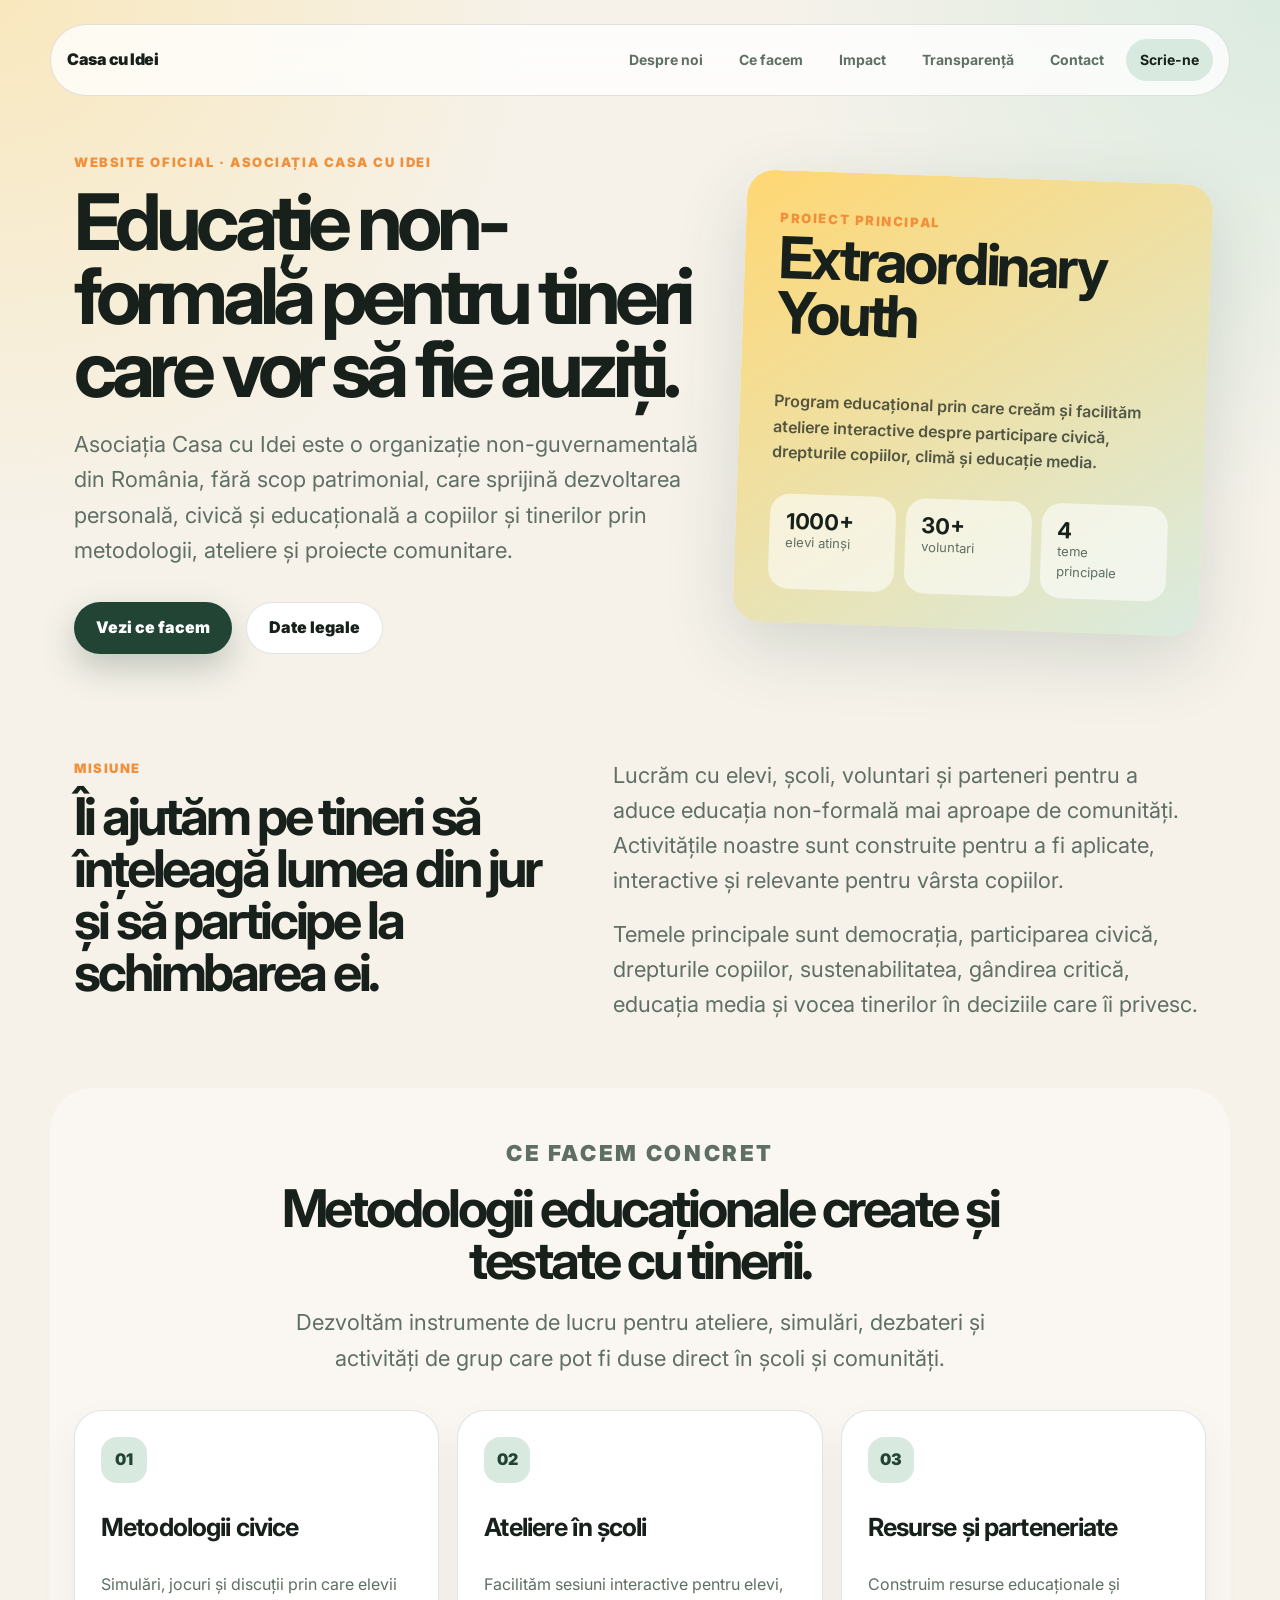
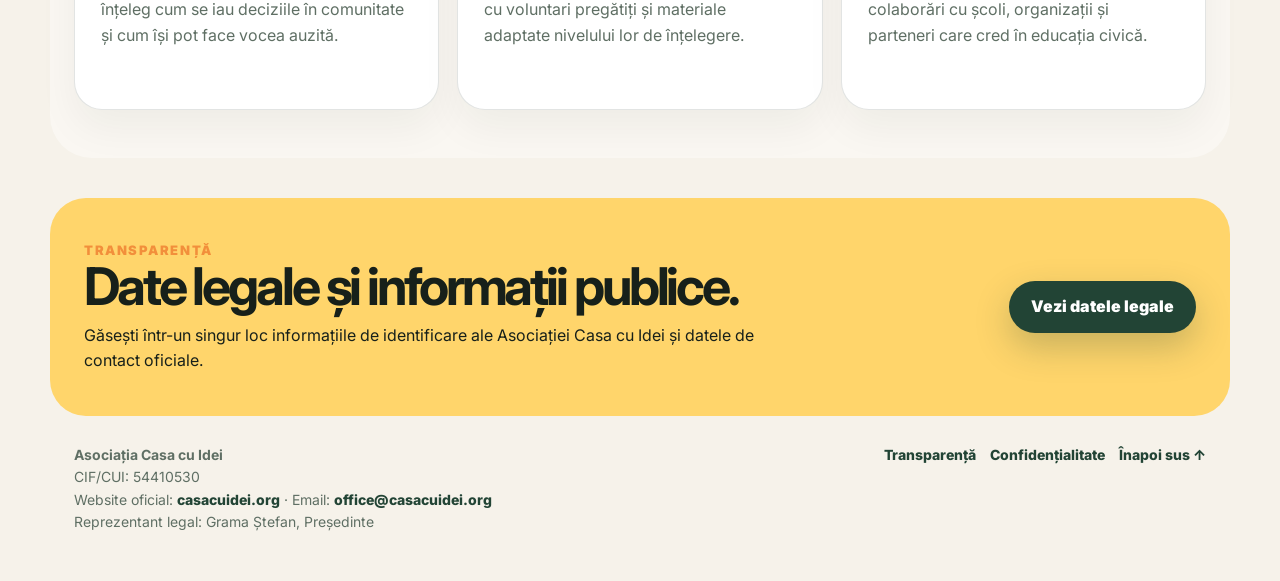
==== commit 8aa720f8: "Add files via upload" ====
--- a/index.html
+++ b/index.html
@@ -27,9 +27,6 @@
     <h1>Educație non-formală pentru tineri care vor să fie auziți.</h1>
     <p class="hero-text">
       Asociația Casa cu Idei este o organizație non-guvernamentală din România, fără scop patrimonial, care sprijină dezvoltarea personală, civică și educațională a copiilor și tinerilor prin metodologii, ateliere și proiecte comunitare.
-    </p>
-    <p class="official-note">
-      <strong>casacuidei.org</strong> este website-ul oficial și domeniul principal operat de Asociația Casa cu Idei.
     </p>
     <div class="hero-actions">
       <a class="button primary" href="ce-facem.html">Vezi ce facem</a>
@@ -87,8 +84,8 @@
 <section class="section impact-highlight">
   <div>
     <p class="section-kicker">Transparență</p>
-    <h2>Datele organizației sunt publice pe site.</h2>
-    <p>Asociația Casa cu Idei afișează pe acest website datele de identificare necesare pentru verificarea statutului nonprofit și a relației cu domeniul oficial.</p>
+    <h2>Date legale și informații publice.</h2>
+    <p>Găsești într-un singur loc informațiile de identificare ale Asociației Casa cu Idei și datele de contact oficiale.</p>
   </div>
   <a class="button primary" href="transparenta.html">Vezi datele legale</a>
 </section>
@@ -97,7 +94,7 @@
   <footer class="footer legal-footer">
   <div>
     <strong>Asociația Casa cu Idei</strong><br />
-    CIF/CUI: 54410530 · Sediu social: P-ța Ștefan cel Mare nr. 5, sc. III, et. II, ap. 19, Cluj-Napoca, jud. Cluj, România<br />
+    CIF/CUI: 54410530<br />
     Website oficial: <a href="https://casacuidei.org">casacuidei.org</a> · Email: <a href="mailto:office@casacuidei.org">office@casacuidei.org</a><br />
     Reprezentant legal: Grama Ștefan, Președinte
   </div>
--- a/style.css
+++ b/style.css
@@ -75,7 +75,7 @@
 .section {
   max-width: 1180px;
   margin: 0 auto;
-  padding: 92px 24px;
+  padding: 48px 24px;
 }
 
 .page-hero {
@@ -83,22 +83,24 @@
   grid-template-columns: 1.15fr 0.85fr;
   gap: 36px;
   align-items: center;
-  min-height: calc(100vh - 120px);
-}
-
-.page-title { padding-bottom: 42px; }
+  min-height: auto;
+  padding-top: 56px;
+  padding-bottom: 56px;
+}
+
+.page-title { padding-top: 46px; padding-bottom: 24px; }
 .page-title h1,
 h1 {
   max-width: 980px;
   margin: 0 0 22px;
-  font-size: clamp(48px, 8vw, 96px);
+  font-size: clamp(42px, 7vw, 78px);
   line-height: 0.94;
   letter-spacing: -0.075em;
 }
 
 h2, h3, p { margin-top: 0; }
 .section h2 {
-  font-size: clamp(34px, 5vw, 64px);
+  font-size: clamp(30px, 4.5vw, 52px);
   line-height: 1;
   letter-spacing: -0.06em;
   margin-bottom: 18px;
@@ -218,15 +220,20 @@
 .contact-details { display: grid; gap: 10px; margin-top: 28px; }
 .contact-details a, .contact-details span { padding: 16px 18px; border-radius: 18px; background: var(--bg-soft); text-decoration: none; font-weight: 800; }
 
-.people-grid { display: grid; grid-template-columns: repeat(2, 1fr); gap: 14px; margin: 24px 0; }
+.team-section { padding-top: 30px; }
+.team-section .section-heading { max-width: 880px; margin-bottom: 26px; }
+.people-list { display: grid; grid-template-columns: 1fr; gap: 14px; margin: 24px 0 16px; max-width: 980px; }
 .person-card { padding: 18px; border-radius: 20px; background: var(--bg-soft); border: 1px solid var(--line); }
-.person-card h3 { margin-bottom: 6px; font-size: 20px; }
-.person-card p { margin: 0 0 12px; color: var(--muted); font-weight: 800; }
-.person-card a { color: var(--green); font-weight: 900; text-decoration: none; overflow-wrap: anywhere; }
+.person-row { display: flex; align-items: center; justify-content: space-between; gap: 28px; padding: 22px 24px; }
+.person-card h3 { margin-bottom: 6px; font-size: 22px; }
+.person-card p { margin: 0; color: var(--muted); font-weight: 800; }
+.person-card a, .email-link { color: var(--green); font-weight: 900; text-decoration: none; white-space: nowrap; letter-spacing: -0.01em; font-size: clamp(14px, 1.4vw, 16px); }
+.team-note { max-width: 820px; color: var(--muted); font-weight: 700; }
 .contact-people { margin-top: 26px; display: grid; gap: 10px; }
 .contact-people h3 { font-size: 20px; margin-bottom: 4px; }
 .contact-people a { display: grid; gap: 4px; padding: 16px 18px; border-radius: 18px; background: var(--bg-soft); text-decoration: none; color: var(--text); }
 .contact-people a span { color: var(--muted); font-weight: 700; }
+.contact-people a em { color: var(--green); font-style: normal; font-weight: 900; white-space: nowrap; font-size: 14px; letter-spacing: -0.01em; }
 .contact-form { display: grid; gap: 16px; }
 .hidden-field { display: none; }
 label { display: grid; gap: 8px; color: var(--muted); font-weight: 800; }
@@ -253,10 +260,11 @@
 
 @media (max-width: 620px) {
   .site-header { padding: 14px 14px 0; }
-  .hero, .section { padding: 66px 16px; }
+  .hero, .section { padding: 36px 16px; }
   .page-hero { min-height: auto; }
-  h1, .page-title h1 { font-size: 54px; }
-  .mini-stats, .cards-grid, .cards-grid.three, .cards-grid.two, .impact-grid, .people-grid { grid-template-columns: 1fr; }
+  h1, .page-title h1 { font-size: 42px; }
+  .mini-stats, .cards-grid, .cards-grid.three, .cards-grid.two, .impact-grid { grid-template-columns: 1fr; }
+  .person-row { flex-direction: column; align-items: flex-start; gap: 8px; }
   .hero-actions { flex-direction: column; }
   .button { width: 100%; }
   blockquote { padding: 30px; }
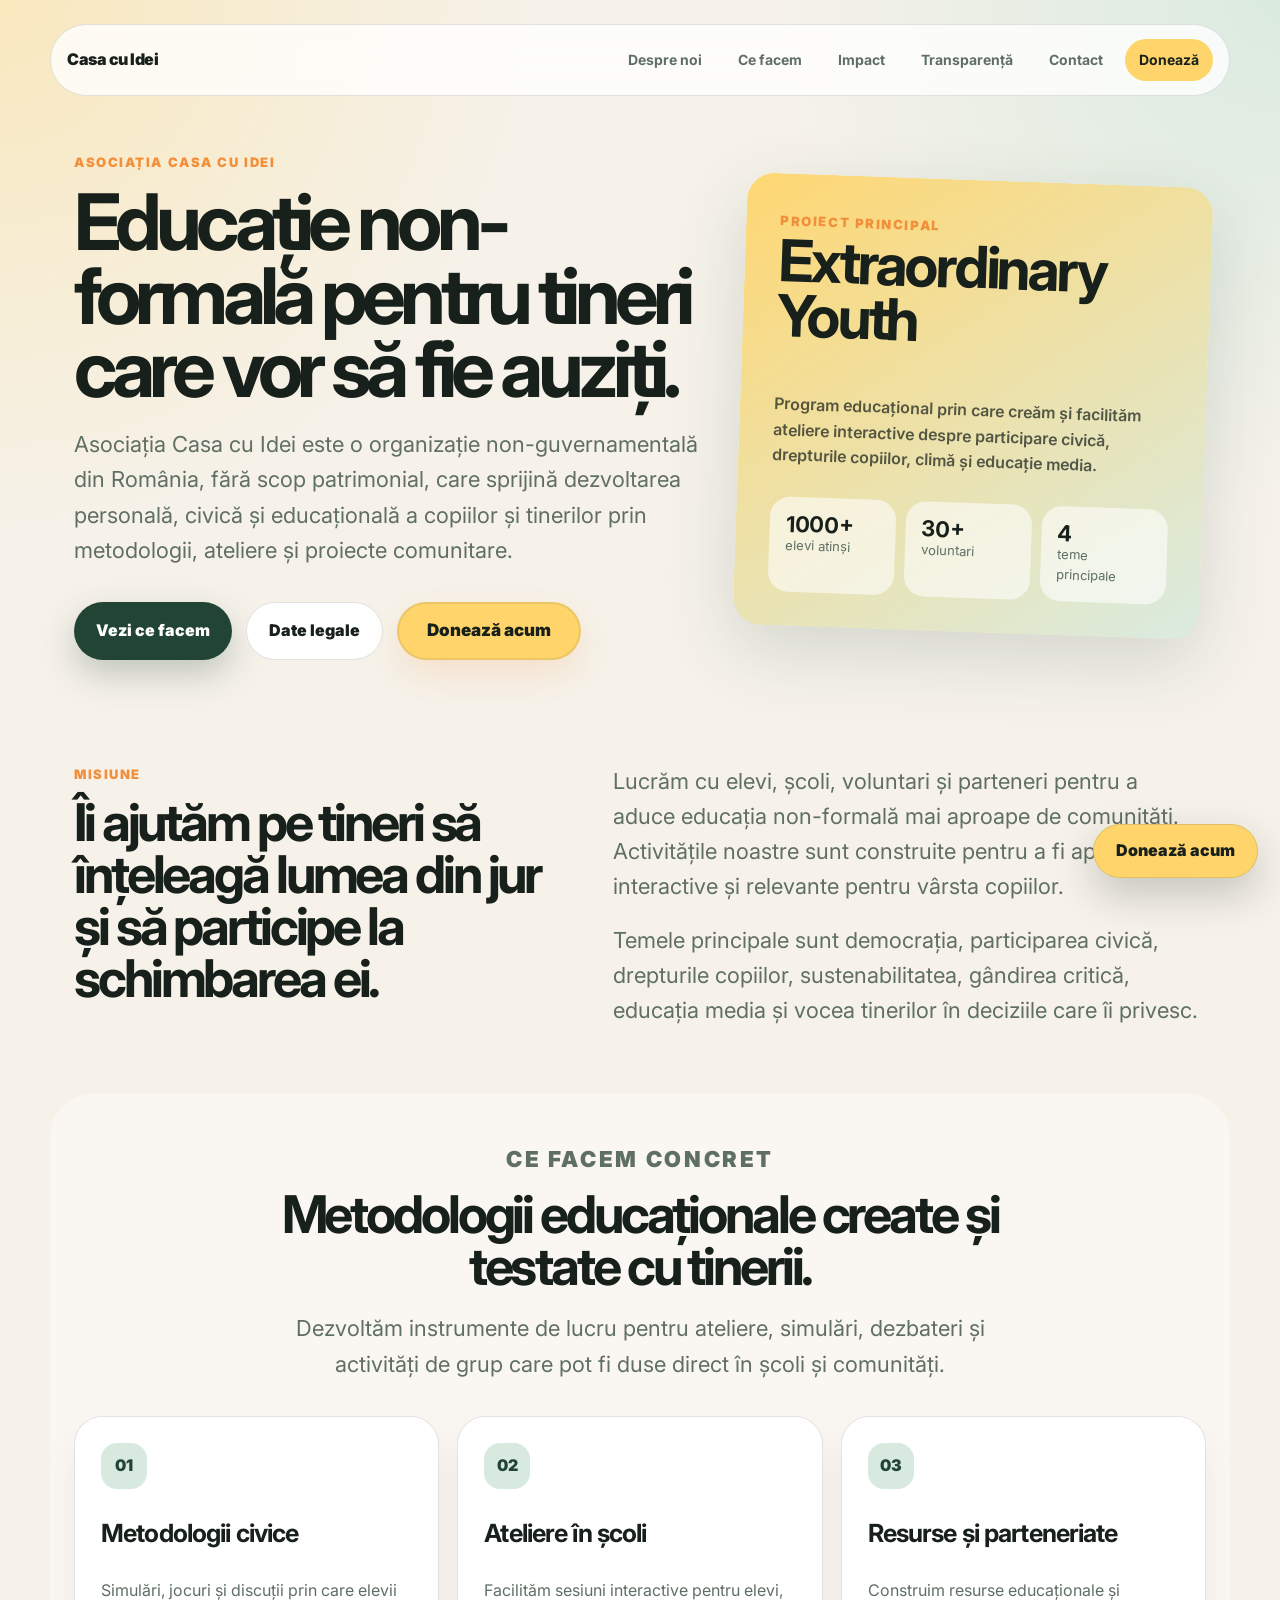
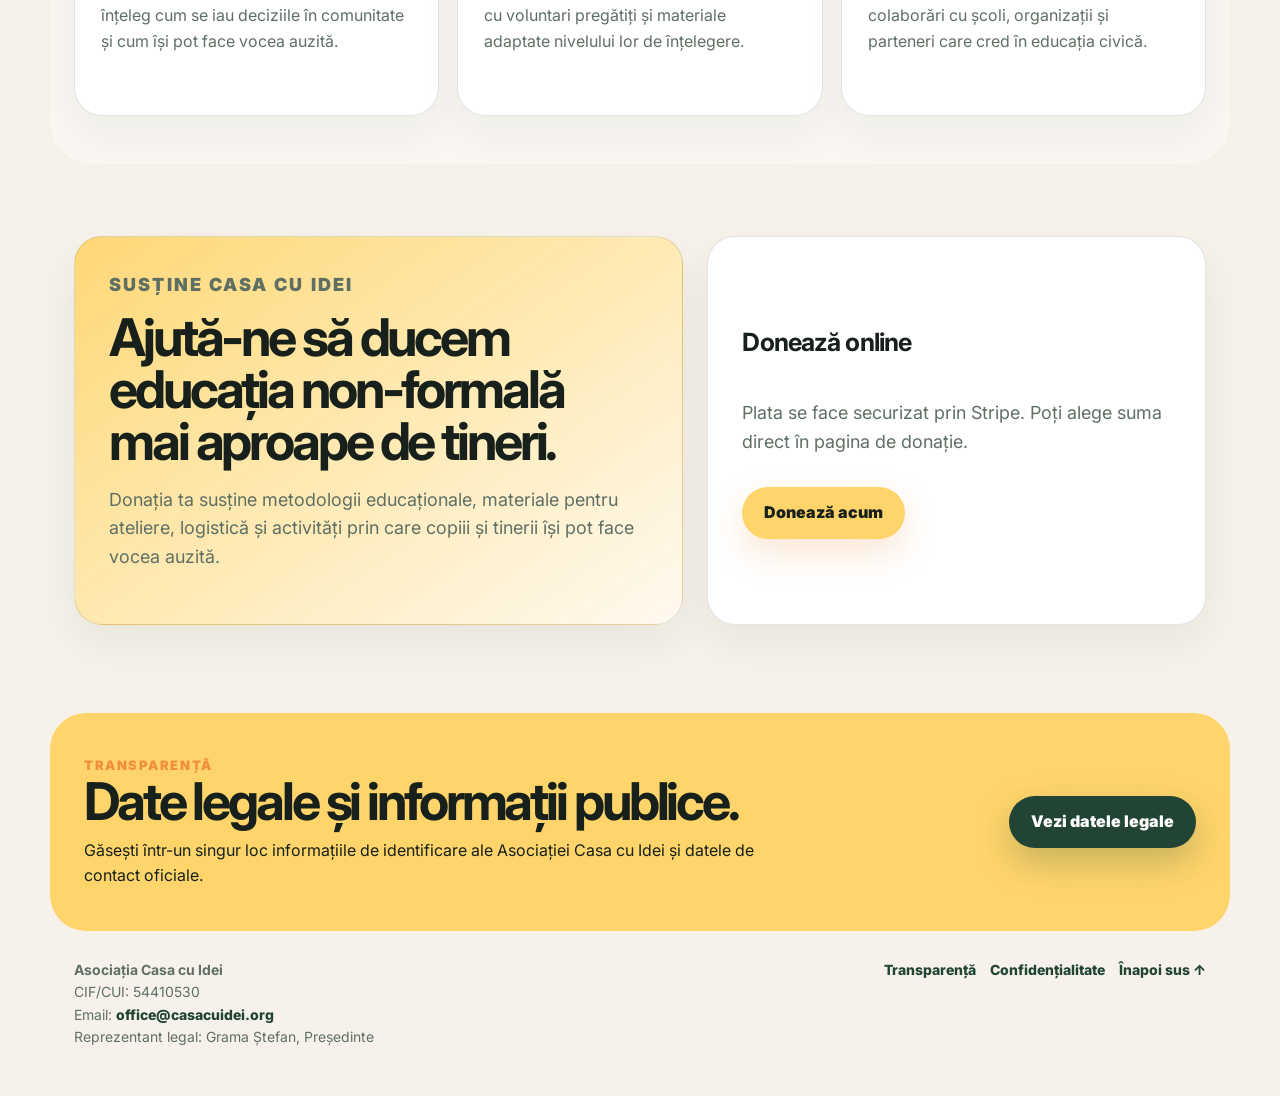
==== commit ccf3cc7c: "Add files via upload" ====
--- a/index.html
+++ b/index.html
@@ -3,8 +3,8 @@
 <head>
   <meta charset="UTF-8" />
   <meta name="viewport" content="width=device-width, initial-scale=1.0" />
-  <meta name="description" content="Website-ul oficial al Asociației Casa cu Idei, ONG românesc pentru educație non-formală, participare civică și tineri." />
-  <title>Asociația Casa cu Idei | Website oficial</title>
+  <meta name="description" content="Asociația Casa cu Idei, ONG românesc pentru educație non-formală, participare civică și tineri." />
+  <title>Asociația Casa cu Idei</title>
   <link rel="preconnect" href="https://fonts.googleapis.com" />
   <link rel="preconnect" href="https://fonts.gstatic.com" crossorigin />
   <link href="https://fonts.googleapis.com/css2?family=Inter:wght@400;500;600;700;800;900&display=swap" rel="stylesheet" />
@@ -15,15 +15,16 @@
   <nav class="navbar" aria-label="Navigare principală">
     <a class="brand" href="index.html" aria-label="Casa cu Idei - prima pagină"><span>Casa cu Idei</span></a>
     <div class="nav-links">
-      <a href="despre-noi.html">Despre noi</a><a href="ce-facem.html">Ce facem</a><a href="impact.html">Impact</a><a href="transparenta.html">Transparență</a><a href="contact.html">Contact</a><a class="nav-cta" href="contact.html">Scrie-ne</a>
+      <a href="despre-noi.html">Despre noi</a><a href="ce-facem.html">Ce facem</a><a href="impact.html">Impact</a><a href="transparenta.html">Transparență</a><a href="contact.html">Contact</a><a class="nav-cta donate-nav" href="https://donate.stripe.com/aFa5kCbCO9TQ0difOL2Fa00" target="_blank" rel="noopener noreferrer">Donează</a>
     </div>
   </nav>
 </header>
+  <a class="floating-donate" href="https://donate.stripe.com/aFa5kCbCO9TQ0difOL2Fa00" target="_blank" rel="noopener noreferrer" aria-label="Donează acum prin Stripe">Donează acum</a>
   <main>
     
 <section id="top" class="hero page-hero">
   <div class="hero-content">
-    <p class="eyebrow">Website oficial · Asociația Casa cu Idei</p>
+    <p class="eyebrow">Asociația Casa cu Idei</p>
     <h1>Educație non-formală pentru tineri care vor să fie auziți.</h1>
     <p class="hero-text">
       Asociația Casa cu Idei este o organizație non-guvernamentală din România, fără scop patrimonial, care sprijină dezvoltarea personală, civică și educațională a copiilor și tinerilor prin metodologii, ateliere și proiecte comunitare.
@@ -31,6 +32,7 @@
     <div class="hero-actions">
       <a class="button primary" href="ce-facem.html">Vezi ce facem</a>
       <a class="button secondary" href="transparenta.html">Date legale</a>
+      <a class="button donate-button big-donate" href="https://donate.stripe.com/aFa5kCbCO9TQ0difOL2Fa00" target="_blank" rel="noopener noreferrer">Donează acum</a>
     </div>
   </div>
   <aside class="hero-card" aria-label="Date rapide despre Casa cu Idei">
@@ -81,6 +83,19 @@
   </div>
 </section>
 
+<section class="section donation-section">
+  <div class="donation-copy">
+    <p class="section-kicker">Susține Casa cu Idei</p>
+    <h2>Ajută-ne să ducem educația non-formală mai aproape de tineri.</h2>
+    <p>Donația ta susține metodologii educaționale, materiale pentru ateliere, logistică și activități prin care copiii și tinerii își pot face vocea auzită.</p>
+  </div>
+  <div class="donation-action-card">
+    <h3>Donează online</h3>
+    <p>Plata se face securizat prin Stripe. Poți alege suma direct în pagina de donație.</p>
+    <a class="button primary" href="https://donate.stripe.com/aFa5kCbCO9TQ0difOL2Fa00" target="_blank" rel="noopener noreferrer">Donează acum</a>
+  </div>
+</section>
+
 <section class="section impact-highlight">
   <div>
     <p class="section-kicker">Transparență</p>
@@ -95,7 +110,7 @@
   <div>
     <strong>Asociația Casa cu Idei</strong><br />
     CIF/CUI: 54410530<br />
-    Website oficial: <a href="https://casacuidei.org">casacuidei.org</a> · Email: <a href="mailto:office@casacuidei.org">office@casacuidei.org</a><br />
+    Email: <a href="mailto:office@casacuidei.org">office@casacuidei.org</a><br />
     Reprezentant legal: Grama Ștefan, Președinte
   </div>
   <div class="footer-links">
--- a/style.css
+++ b/style.css
@@ -272,3 +272,103 @@
   .footer { flex-direction: column; }
   .footer-links { justify-content: flex-start; }
 }
+
+.donate-nav {
+  background: var(--yellow) !important;
+  color: var(--text) !important;
+}
+
+.button.donate-button {
+  background: var(--yellow);
+  color: var(--text);
+  box-shadow: 0 14px 34px rgba(242, 143, 59, 0.18);
+}
+
+.donation-section {
+  display: grid;
+  grid-template-columns: 1.1fr 0.9fr;
+  gap: 24px;
+  align-items: stretch;
+  margin-top: 24px;
+}
+
+.donation-copy,
+.donation-action-card {
+  padding: 34px;
+  border-radius: var(--radius);
+  border: 1px solid var(--line);
+  background: var(--white);
+  box-shadow: 0 18px 40px rgba(23, 32, 26, 0.06);
+}
+
+.donation-copy {
+  background: linear-gradient(145deg, rgba(255, 213, 107, 0.92), rgba(255, 250, 240, 0.98));
+}
+
+.donation-copy p,
+.donation-action-card p {
+  color: var(--muted);
+  font-size: 18px;
+}
+
+.donation-action-card {
+  display: flex;
+  flex-direction: column;
+  justify-content: center;
+  gap: 12px;
+}
+
+.donation-action-card .button {
+  width: fit-content;
+}
+
+@media (max-width: 980px) {
+  .donation-section { grid-template-columns: 1fr; }
+}
+
+@media (max-width: 620px) {
+  .donation-action-card .button { width: 100%; }
+}
+
+/* Donații - buton vizibil pe toate ecranele */
+.floating-donate {
+  position: fixed;
+  right: 22px;
+  bottom: 22px;
+  z-index: 999;
+  display: inline-flex;
+  align-items: center;
+  justify-content: center;
+  min-height: 54px;
+  padding: 0 22px;
+  border-radius: 999px;
+  background: var(--yellow);
+  color: var(--text);
+  text-decoration: none;
+  font-weight: 900;
+  box-shadow: 0 16px 40px rgba(23, 32, 26, 0.22);
+  border: 1px solid rgba(23, 32, 26, 0.12);
+}
+
+.button.big-donate {
+  min-height: 58px;
+  padding: 0 28px;
+  font-size: 17px;
+  border: 2px solid rgba(23, 32, 26, 0.08);
+}
+
+.donation-action-card .button.primary {
+  background: var(--yellow);
+  color: var(--text);
+  box-shadow: 0 14px 34px rgba(242, 143, 59, 0.22);
+}
+
+@media (max-width: 620px) {
+  .floating-donate {
+    left: 16px;
+    right: 16px;
+    bottom: 16px;
+    width: auto;
+  }
+  body { padding-bottom: 78px; }
+}
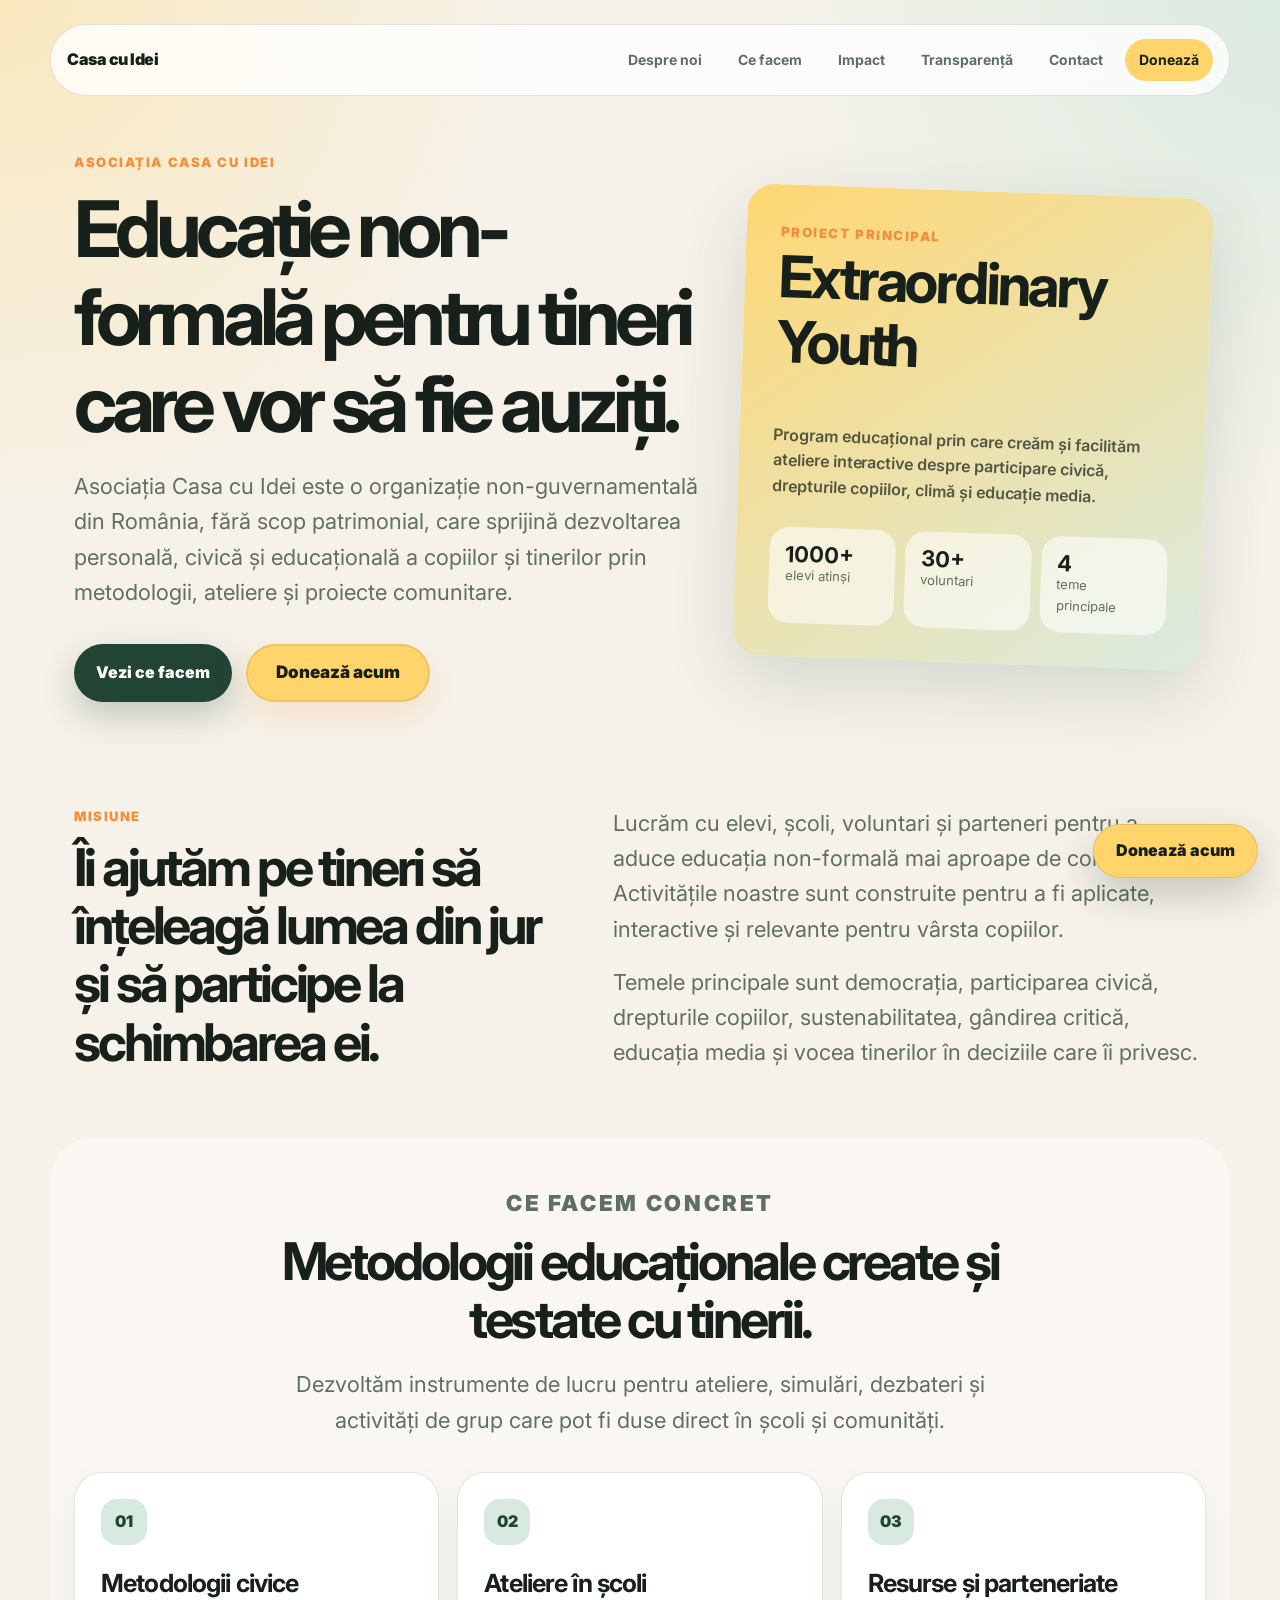
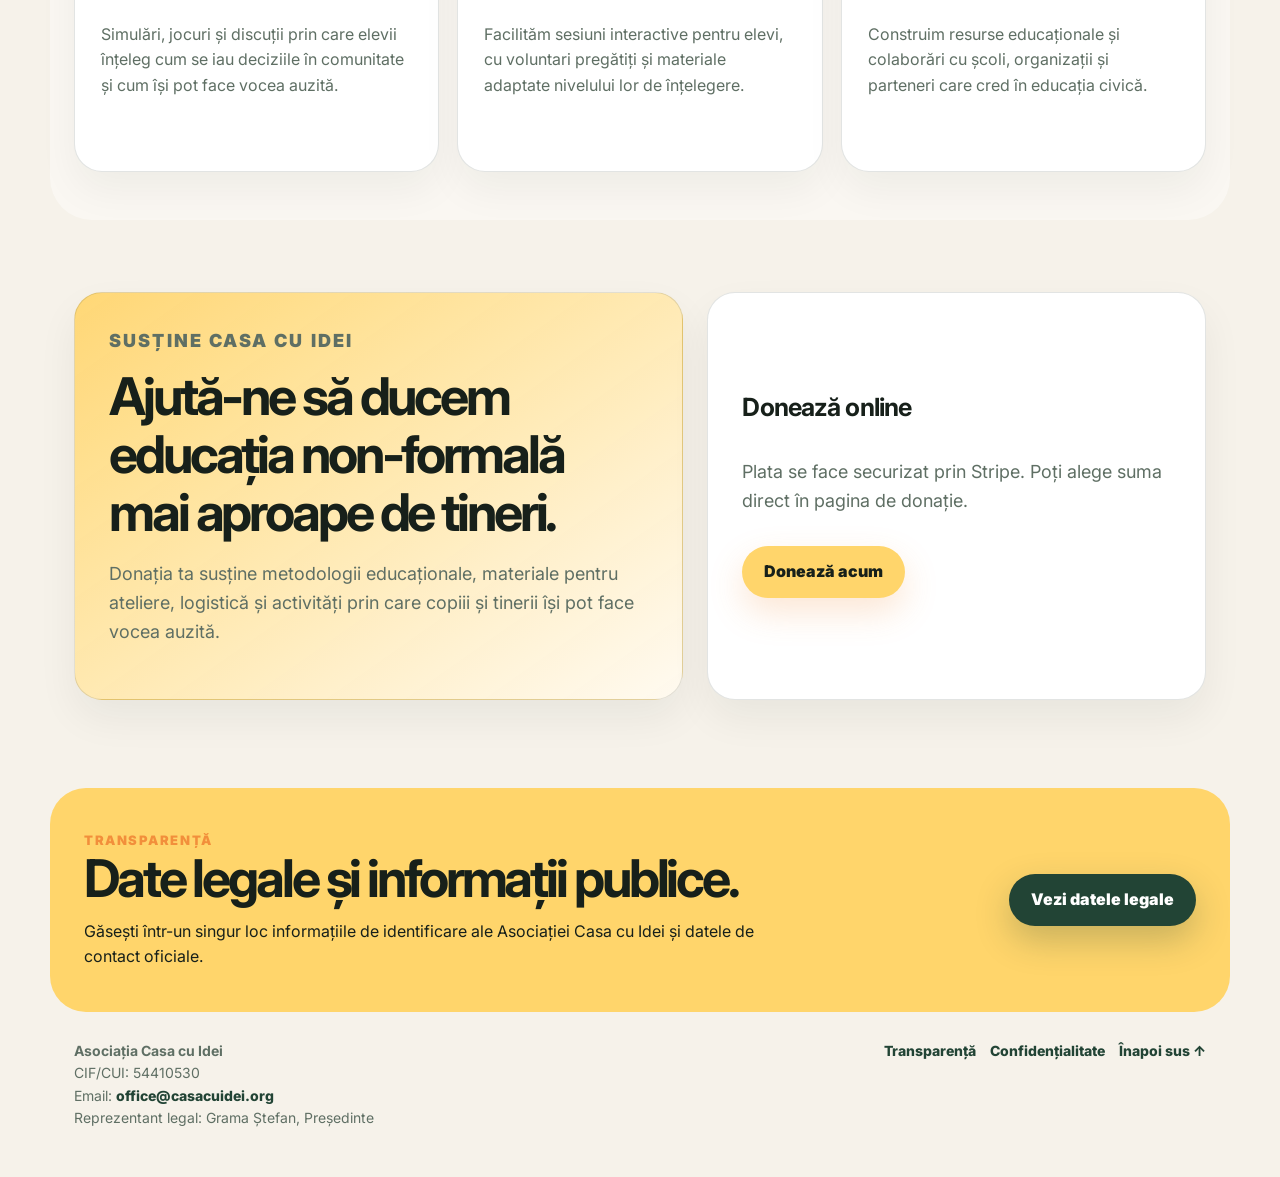
==== commit 01296039: "Improve heading spacing and simplify hero actions" ====
--- a/index.html
+++ b/index.html
@@ -31,7 +31,6 @@
     </p>
     <div class="hero-actions">
       <a class="button primary" href="ce-facem.html">Vezi ce facem</a>
-      <a class="button secondary" href="transparenta.html">Date legale</a>
       <a class="button donate-button big-donate" href="https://donate.stripe.com/aFa5kCbCO9TQ0difOL2Fa00" target="_blank" rel="noopener noreferrer">Donează acum</a>
     </div>
   </div>
--- a/style.css
+++ b/style.css
@@ -94,18 +94,19 @@
   max-width: 980px;
   margin: 0 0 22px;
   font-size: clamp(42px, 7vw, 78px);
-  line-height: 0.94;
+  line-height: 1.12;
   letter-spacing: -0.075em;
 }
 
 h2, h3, p { margin-top: 0; }
 .section h2 {
   font-size: clamp(30px, 4.5vw, 52px);
-  line-height: 1;
+  line-height: 1.12;
   letter-spacing: -0.06em;
   margin-bottom: 18px;
 }
 
+h2, h3 { line-height: 1.12; }
 h3 { font-size: 25px; letter-spacing: -0.035em; }
 
 .eyebrow,
@@ -162,7 +163,7 @@
   box-shadow: var(--shadow);
   transform: rotate(2deg);
 }
-.hero-card h2 { font-size: clamp(36px, 5vw, 58px); line-height: 0.95; letter-spacing: -0.055em; }
+.hero-card h2 { font-size: clamp(36px, 5vw, 58px); line-height: 1.12; letter-spacing: -0.055em; }
 .hero-card p { color: rgba(23, 32, 26, 0.72); font-weight: 600; }
 
 .mini-stats { display: grid; grid-template-columns: repeat(3, 1fr); gap: 10px; margin-top: 28px; }
@@ -262,7 +263,7 @@
   .site-header { padding: 14px 14px 0; }
   .hero, .section { padding: 36px 16px; }
   .page-hero { min-height: auto; }
-  h1, .page-title h1 { font-size: 42px; }
+  h1, .page-title h1 { font-size: 42px; line-height: 1.16; }
   .mini-stats, .cards-grid, .cards-grid.three, .cards-grid.two, .impact-grid { grid-template-columns: 1fr; }
   .person-row { flex-direction: column; align-items: flex-start; gap: 8px; }
   .hero-actions { flex-direction: column; }
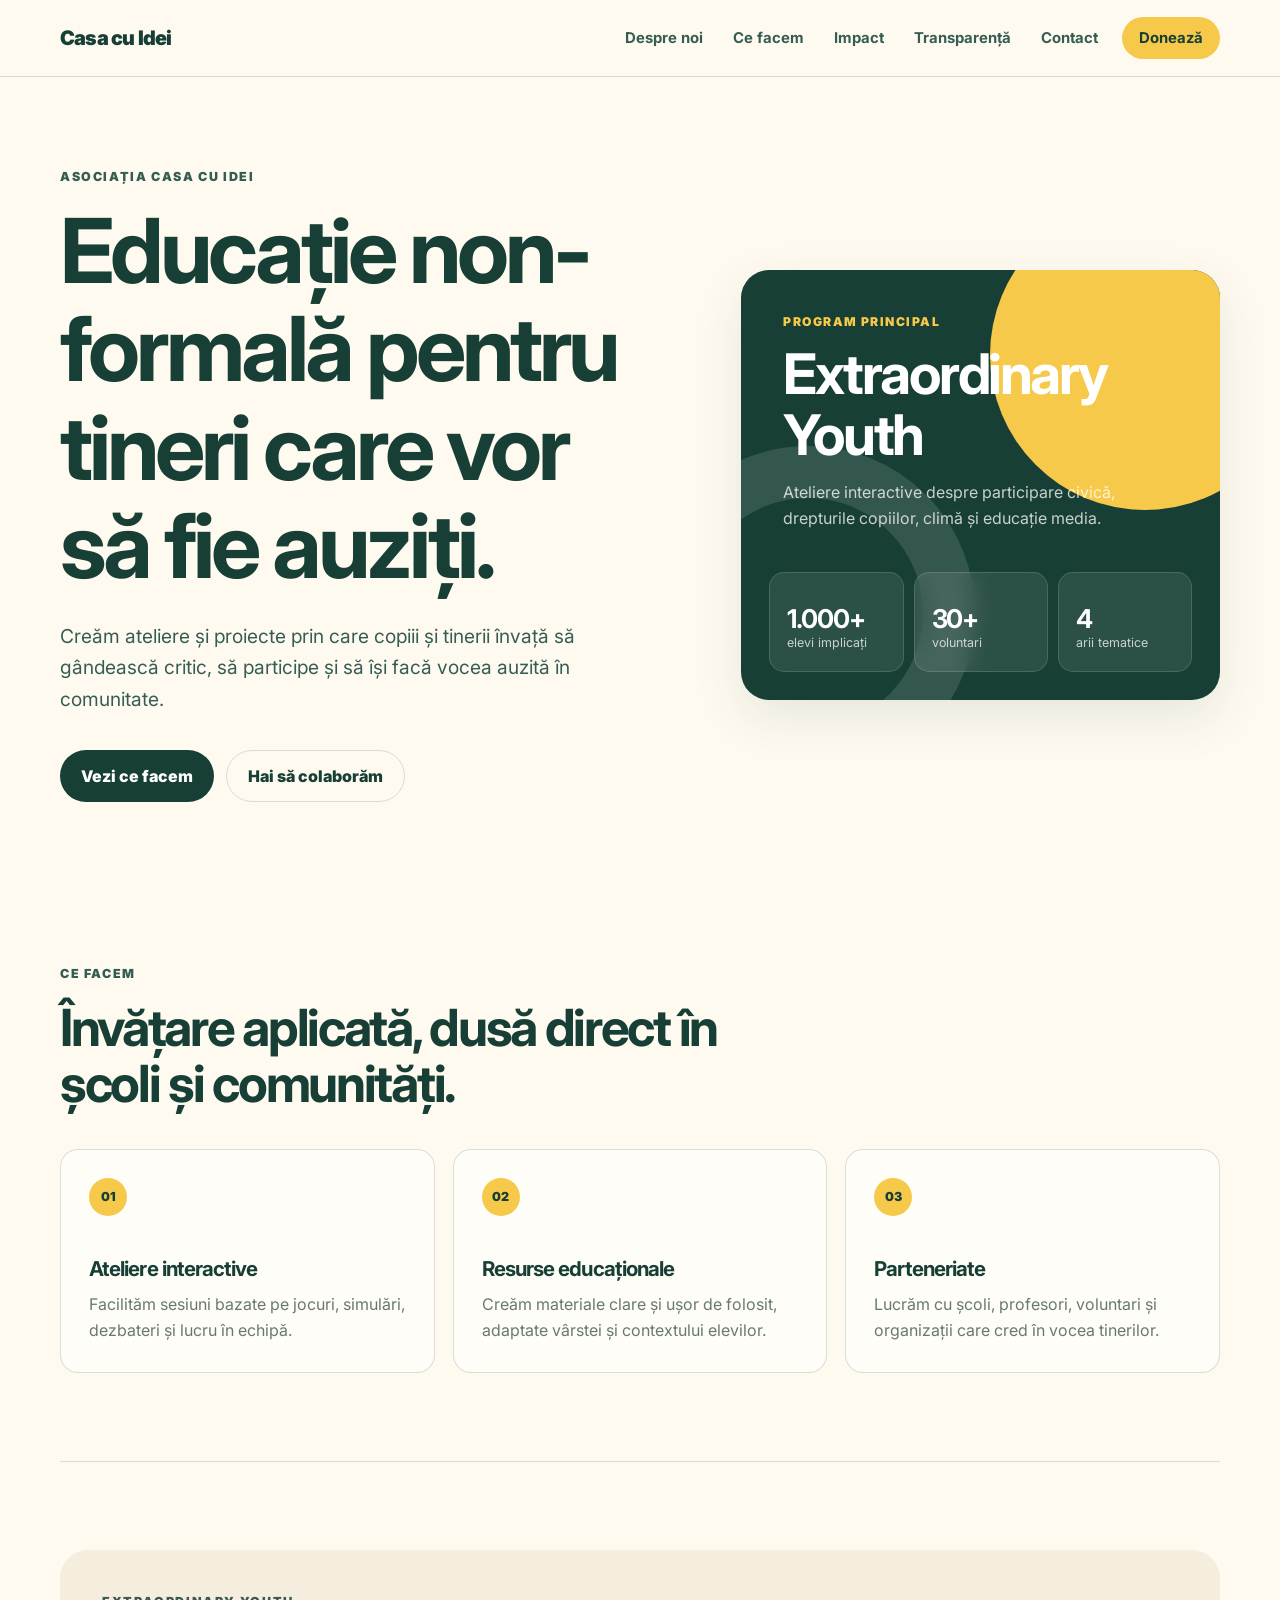
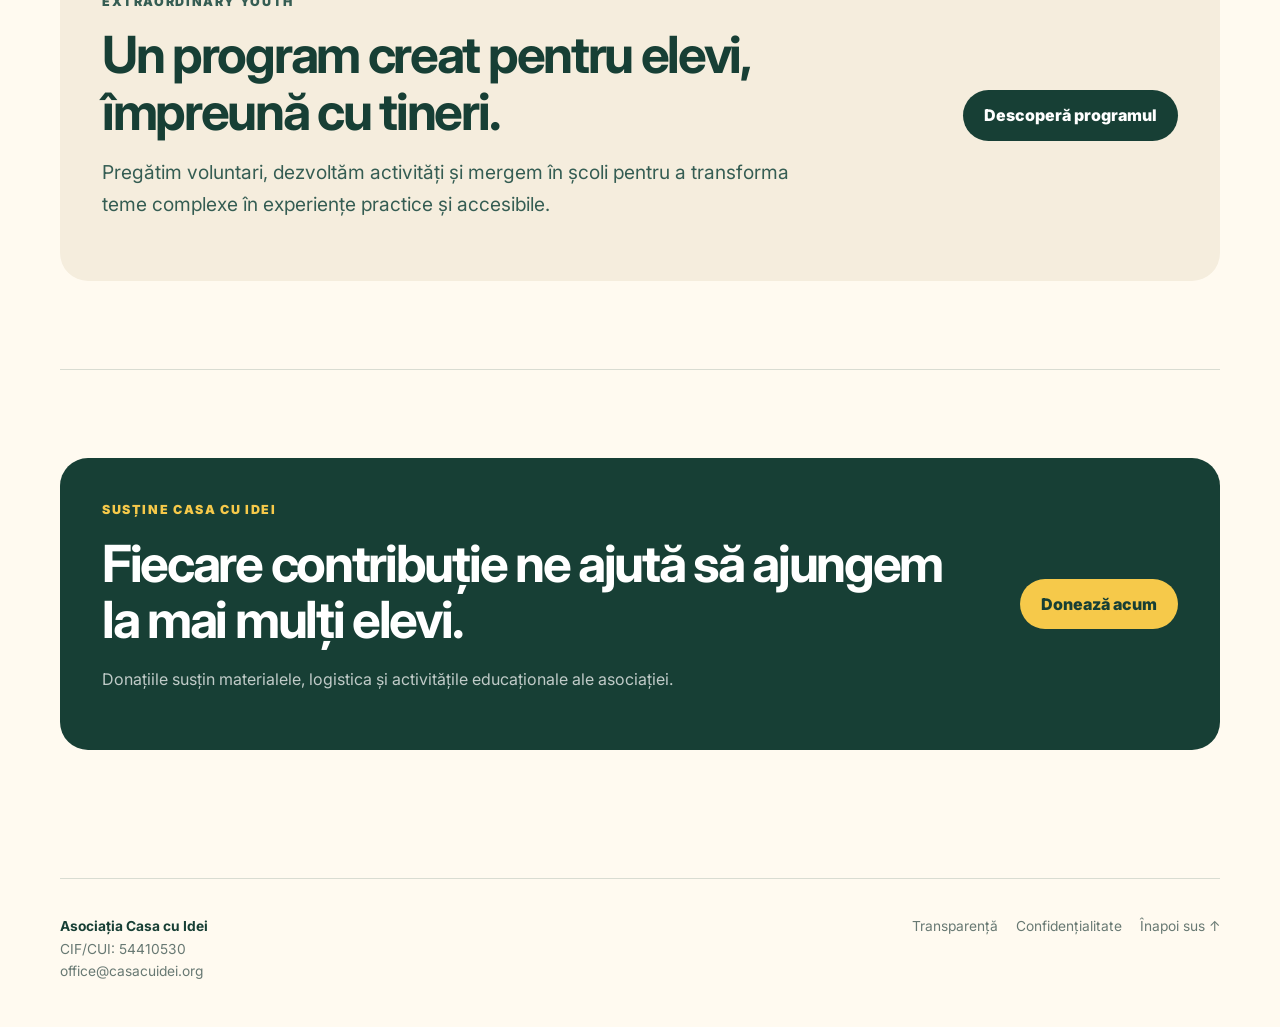
==== commit 3d67a4fb: "Add files via upload" ====
--- a/index.html
+++ b/index.html
@@ -3,120 +3,115 @@
 <head>
   <meta charset="UTF-8" />
   <meta name="viewport" content="width=device-width, initial-scale=1.0" />
-  <meta name="description" content="Asociația Casa cu Idei, ONG românesc pentru educație non-formală, participare civică și tineri." />
+  <meta name="description" content="Asociația Casa cu Idei aduce educația non-formală mai aproape de copii și tineri prin ateliere despre participare civică, drepturi, climă și educație media." />
+  <meta name="theme-color" content="#173f35" />
+  <meta property="og:type" content="website" />
+  <meta property="og:locale" content="ro_RO" />
+  <meta property="og:title" content="Asociația Casa cu Idei" />
+  <meta property="og:description" content="Educație non-formală pentru tineri care vor să fie auziți." />
+  <meta property="og:url" content="https://casacuidei.org/" />
+  <meta property="og:image" content="https://casacuidei.org/social-preview.png" />
+  <meta name="twitter:card" content="summary_large_image" />
   <title>Asociația Casa cu Idei</title>
+  <link rel="icon" href="favicon.svg" type="image/svg+xml" />
   <link rel="preconnect" href="https://fonts.googleapis.com" />
   <link rel="preconnect" href="https://fonts.gstatic.com" crossorigin />
   <link href="https://fonts.googleapis.com/css2?family=Inter:wght@400;500;600;700;800;900&display=swap" rel="stylesheet" />
   <link rel="stylesheet" href="style.css" />
+  <script src="script.js" defer></script>
 </head>
 <body>
-  <header class="site-header compact-header">
-  <nav class="navbar" aria-label="Navigare principală">
-    <a class="brand" href="index.html" aria-label="Casa cu Idei - prima pagină"><span>Casa cu Idei</span></a>
-    <div class="nav-links">
-      <a href="despre-noi.html">Despre noi</a><a href="ce-facem.html">Ce facem</a><a href="impact.html">Impact</a><a href="transparenta.html">Transparență</a><a href="contact.html">Contact</a><a class="nav-cta donate-nav" href="https://donate.stripe.com/aFa5kCbCO9TQ0difOL2Fa00" target="_blank" rel="noopener noreferrer">Donează</a>
-    </div>
-  </nav>
-</header>
-  <a class="floating-donate" href="https://donate.stripe.com/aFa5kCbCO9TQ0difOL2Fa00" target="_blank" rel="noopener noreferrer" aria-label="Donează acum prin Stripe">Donează acum</a>
+  <header class="site-header">
+    <nav class="navbar" aria-label="Navigare principală">
+      <a class="brand" href="index.html" aria-label="Casa cu Idei - prima pagină"><span>Casa cu Idei</span></a>
+      <button class="menu-toggle" type="button" aria-label="Deschide meniul" aria-controls="main-menu" aria-expanded="false"><span></span></button>
+      <div class="nav-links" id="main-menu">
+        <a href="despre-noi.html">Despre noi</a>
+        <a href="ce-facem.html">Ce facem</a>
+        <a href="impact.html">Impact</a>
+        <a href="transparenta.html">Transparență</a>
+        <a href="contact.html">Contact</a>
+        <a class="donate-nav" href="https://donate.stripe.com/aFa5kCbCO9TQ0difOL2Fa00" target="_blank" rel="noopener noreferrer">Donează</a>
+      </div>
+    </nav>
+  </header>
+
   <main>
-    
-<section id="top" class="hero page-hero">
-  <div class="hero-content">
-    <p class="eyebrow">Asociația Casa cu Idei</p>
-    <h1>Educație non-formală pentru tineri care vor să fie auziți.</h1>
-    <p class="hero-text">
-      Asociația Casa cu Idei este o organizație non-guvernamentală din România, fără scop patrimonial, care sprijină dezvoltarea personală, civică și educațională a copiilor și tinerilor prin metodologii, ateliere și proiecte comunitare.
-    </p>
-    <div class="hero-actions">
-      <a class="button primary" href="ce-facem.html">Vezi ce facem</a>
-      <a class="button donate-button big-donate" href="https://donate.stripe.com/aFa5kCbCO9TQ0difOL2Fa00" target="_blank" rel="noopener noreferrer">Donează acum</a>
-    </div>
-  </div>
-  <aside class="hero-card" aria-label="Date rapide despre Casa cu Idei">
-    <span class="card-label">Proiect principal</span>
-    <h2>Extraordinary Youth</h2>
-    <p>Program educațional prin care creăm și facilităm ateliere interactive despre participare civică, drepturile copiilor, climă și educație media.</p>
-    <div class="mini-stats">
-      <span><strong>1000+</strong> elevi atinși</span>
-      <span><strong>30+</strong> voluntari</span>
-      <span><strong>4</strong> teme principale</span>
-    </div>
-  </aside>
-</section>
+    <section class="hero" id="top">
+      <div>
+        <p class="eyebrow">Asociația Casa cu Idei</p>
+        <h1>Educație non-formală pentru tineri care vor să fie auziți.</h1>
+        <p class="hero-text">Creăm ateliere și proiecte prin care copiii și tinerii învață să gândească critic, să participe și să își facă vocea auzită în comunitate.</p>
+        <div class="hero-actions">
+          <a class="button primary" href="ce-facem.html">Vezi ce facem</a>
+          <a class="button ghost" href="contact.html">Hai să colaborăm</a>
+        </div>
+      </div>
 
-<section class="section two-column">
-  <div>
-    <p class="section-kicker">Misiune</p>
-    <h2>Îi ajutăm pe tineri să înțeleagă lumea din jur și să participe la schimbarea ei.</h2>
-  </div>
-  <div class="text-block">
-    <p>Lucrăm cu elevi, școli, voluntari și parteneri pentru a aduce educația non-formală mai aproape de comunități. Activitățile noastre sunt construite pentru a fi aplicate, interactive și relevante pentru vârsta copiilor.</p>
-    <p>Temele principale sunt democrația, participarea civică, drepturile copiilor, sustenabilitatea, gândirea critică, educația media și vocea tinerilor în deciziile care îi privesc.</p>
-  </div>
-</section>
+      <aside class="hero-visual" aria-label="Extraordinary Youth, programul principal Casa cu Idei">
+        <div class="visual-copy">
+          <span class="label">Program principal</span>
+          <h2>Extraordinary Youth</h2>
+          <p>Ateliere interactive despre participare civică, drepturile copiilor, climă și educație media.</p>
+        </div>
+        <div class="visual-stats">
+          <div class="visual-stat"><strong>1.000+</strong> elevi implicați</div>
+          <div class="visual-stat"><strong>30+</strong> voluntari</div>
+          <div class="visual-stat"><strong>4</strong> arii tematice</div>
+        </div>
+      </aside>
+    </section>
 
-<section class="section project-section">
-  <div class="section-heading center">
-    <p class="section-kicker">Ce facem concret</p>
-    <h2>Metodologii educaționale create și testate cu tinerii.</h2>
-    <p>Dezvoltăm instrumente de lucru pentru ateliere, simulări, dezbateri și activități de grup care pot fi duse direct în școli și comunități.</p>
-  </div>
-  <div class="cards-grid three">
-    <article class="info-card">
-      <span class="icon">01</span>
-      <h3>Metodologii civice</h3>
-      <p>Simulări, jocuri și discuții prin care elevii înțeleg cum se iau deciziile în comunitate și cum își pot face vocea auzită.</p>
-    </article>
-    <article class="info-card">
-      <span class="icon">02</span>
-      <h3>Ateliere în școli</h3>
-      <p>Facilităm sesiuni interactive pentru elevi, cu voluntari pregătiți și materiale adaptate nivelului lor de înțelegere.</p>
-    </article>
-    <article class="info-card">
-      <span class="icon">03</span>
-      <h3>Resurse și parteneriate</h3>
-      <p>Construim resurse educaționale și colaborări cu școli, organizații și parteneri care cred în educația civică.</p>
-    </article>
-  </div>
-</section>
+    <section class="section">
+      <div class="section-heading">
+        <p class="section-kicker">Ce facem</p>
+        <h2>Învățare aplicată, dusă direct în școli și comunități.</h2>
+      </div>
+      <div class="cards-grid three">
+        <article class="info-card">
+          <span class="number">01</span>
+          <h3>Ateliere interactive</h3>
+          <p>Facilităm sesiuni bazate pe jocuri, simulări, dezbateri și lucru în echipă.</p>
+        </article>
+        <article class="info-card">
+          <span class="number">02</span>
+          <h3>Resurse educaționale</h3>
+          <p>Creăm materiale clare și ușor de folosit, adaptate vârstei și contextului elevilor.</p>
+        </article>
+        <article class="info-card">
+          <span class="number">03</span>
+          <h3>Parteneriate</h3>
+          <p>Lucrăm cu școli, profesori, voluntari și organizații care cred în vocea tinerilor.</p>
+        </article>
+      </div>
+    </section>
 
-<section class="section donation-section">
-  <div class="donation-copy">
-    <p class="section-kicker">Susține Casa cu Idei</p>
-    <h2>Ajută-ne să ducem educația non-formală mai aproape de tineri.</h2>
-    <p>Donația ta susține metodologii educaționale, materiale pentru ateliere, logistică și activități prin care copiii și tinerii își pot face vocea auzită.</p>
-  </div>
-  <div class="donation-action-card">
-    <h3>Donează online</h3>
-    <p>Plata se face securizat prin Stripe. Poți alege suma direct în pagina de donație.</p>
-    <a class="button primary" href="https://donate.stripe.com/aFa5kCbCO9TQ0difOL2Fa00" target="_blank" rel="noopener noreferrer">Donează acum</a>
-  </div>
-</section>
+    <section class="section">
+      <div class="project-strip">
+        <div>
+          <p class="section-kicker">Extraordinary Youth</p>
+          <h2>Un program creat pentru elevi, împreună cu tineri.</h2>
+          <p class="lead">Pregătim voluntari, dezvoltăm activități și mergem în școli pentru a transforma teme complexe în experiențe practice și accesibile.</p>
+        </div>
+        <a class="button primary" href="ce-facem.html">Descoperă programul</a>
+      </div>
+    </section>
 
-<section class="section impact-highlight">
-  <div>
-    <p class="section-kicker">Transparență</p>
-    <h2>Date legale și informații publice.</h2>
-    <p>Găsești într-un singur loc informațiile de identificare ale Asociației Casa cu Idei și datele de contact oficiale.</p>
-  </div>
-  <a class="button primary" href="transparenta.html">Vezi datele legale</a>
-</section>
+    <section class="section">
+      <div class="donation-strip">
+        <div>
+          <p class="section-kicker">Susține Casa cu Idei</p>
+          <h2>Fiecare contribuție ne ajută să ajungem la mai mulți elevi.</h2>
+          <p>Donațiile susțin materialele, logistica și activitățile educaționale ale asociației.</p>
+        </div>
+        <a class="button accent" href="https://donate.stripe.com/aFa5kCbCO9TQ0difOL2Fa00" target="_blank" rel="noopener noreferrer">Donează acum</a>
+      </div>
+    </section>
+  </main>
 
-  </main>
-  <footer class="footer legal-footer">
-  <div>
-    <strong>Asociația Casa cu Idei</strong><br />
-    CIF/CUI: 54410530<br />
-    Email: <a href="mailto:office@casacuidei.org">office@casacuidei.org</a><br />
-    Reprezentant legal: Grama Ștefan, Președinte
-  </div>
-  <div class="footer-links">
-    <a href="transparenta.html">Transparență</a>
-    <a href="politica-confidentialitate.html">Confidențialitate</a>
-    <a href="index.html#top">Înapoi sus ↑</a>
-  </div>
-</footer>
+  <footer class="footer">
+    <div><strong>Asociația Casa cu Idei</strong><br />CIF/CUI: 54410530<br /><a href="mailto:office@casacuidei.org">office@casacuidei.org</a></div>
+    <div class="footer-links"><a href="transparenta.html">Transparență</a><a href="politica-confidentialitate.html">Confidențialitate</a><a href="#top">Înapoi sus ↑</a></div>
+  </footer>
 </body>
 </html>
--- a/style.css
+++ b/style.css
@@ -1,375 +1,913 @@
-
 :root {
-  --bg: #f6f2ea;
-  --bg-soft: #fffaf0;
-  --text: #17201a;
-  --muted: #5f6f64;
-  --green: #224435;
-  --green-light: #d8eadf;
-  --yellow: #ffd56b;
-  --orange: #f28f3b;
+  --ink: #173f35;
+  --ink-soft: #355d53;
+  --paper: #fffaf0;
+  --paper-deep: #f5eddd;
   --white: #ffffff;
-  --line: rgba(23, 32, 26, 0.12);
-  --shadow: 0 24px 70px rgba(34, 68, 53, 0.16);
-  --radius: 28px;
-}
-
-* { box-sizing: border-box; }
-html { scroll-behavior: smooth; }
+  --accent: #f6c94a;
+  --accent-dark: #e5b831;
+  --line: rgba(23, 63, 53, 0.16);
+  --muted: #687973;
+  --shadow: 0 18px 50px rgba(23, 63, 53, 0.10);
+  --radius-lg: 28px;
+  --radius-md: 18px;
+  --radius-sm: 12px;
+  --max: 1160px;
+}
+
+* {
+  box-sizing: border-box;
+}
+
+html {
+  scroll-behavior: smooth;
+}
+
 body {
   margin: 0;
-  font-family: "Inter", system-ui, -apple-system, BlinkMacSystemFont, "Segoe UI", sans-serif;
-  background:
-    radial-gradient(circle at top left, rgba(255, 213, 107, 0.35), transparent 34rem),
-    radial-gradient(circle at top right, rgba(216, 234, 223, 0.9), transparent 32rem),
-    var(--bg);
-  color: var(--text);
-  line-height: 1.6;
-}
-
-a { color: inherit; }
-
-.site-header { padding: 24px 24px 0; }
-.compact-header { min-height: auto; }
+  color: var(--ink);
+  background: var(--paper);
+  font-family: Inter, system-ui, -apple-system, BlinkMacSystemFont, "Segoe UI", sans-serif;
+  font-size: 16px;
+  line-height: 1.65;
+  -webkit-font-smoothing: antialiased;
+}
+
+body.menu-open {
+  overflow: hidden;
+}
+
+img,
+svg {
+  display: block;
+  max-width: 100%;
+}
+
+a {
+  color: inherit;
+  text-decoration: none;
+}
+
+a:focus-visible,
+button:focus-visible,
+input:focus-visible,
+textarea:focus-visible {
+  outline: 3px solid rgba(246, 201, 74, 0.65);
+  outline-offset: 3px;
+}
+
+.site-header {
+  position: sticky;
+  top: 0;
+  z-index: 50;
+  border-bottom: 1px solid var(--line);
+  background: rgba(255, 250, 240, 0.94);
+  backdrop-filter: blur(14px);
+}
 
 .navbar {
-  max-width: 1180px;
+  width: min(calc(100% - 40px), var(--max));
+  min-height: 76px;
   margin: 0 auto;
-  padding: 14px 16px;
   display: flex;
   align-items: center;
   justify-content: space-between;
-  background: rgba(255, 255, 255, 0.78);
-  border: 1px solid var(--line);
-  border-radius: 999px;
-  backdrop-filter: blur(18px);
-  position: sticky;
-  top: 16px;
-  z-index: 10;
+  gap: 24px;
 }
 
 .brand {
   display: inline-flex;
   align-items: center;
   gap: 10px;
-  text-decoration: none;
   font-weight: 900;
-  letter-spacing: -0.03em;
-}
-
-.nav-links { display: flex; align-items: center; gap: 8px; flex-wrap: wrap; }
+  letter-spacing: -0.04em;
+  font-size: 1.25rem;
+  white-space: nowrap;
+}
+
+.nav-links {
+  display: flex;
+  align-items: center;
+  gap: 6px;
+}
+
 .nav-links a {
-  text-decoration: none;
-  font-size: 14px;
+  padding: 9px 12px;
+  border-radius: 999px;
+  color: var(--ink-soft);
+  font-size: 0.93rem;
   font-weight: 700;
-  color: var(--muted);
-  padding: 10px 14px;
+  transition: background 160ms ease, color 160ms ease, transform 160ms ease;
+}
+
+.nav-links a:hover,
+.nav-links a.active {
+  background: rgba(23, 63, 53, 0.08);
+  color: var(--ink);
+}
+
+.nav-links .donate-nav {
+  margin-left: 6px;
+  padding-inline: 17px;
+  background: var(--accent);
+  color: var(--ink);
+}
+
+.nav-links .donate-nav:hover {
+  background: var(--accent-dark);
+  transform: translateY(-1px);
+}
+
+.menu-toggle {
+  display: none;
+  width: 44px;
+  height: 44px;
+  border: 1px solid var(--line);
+  border-radius: 13px;
+  background: var(--white);
+  color: var(--ink);
+  cursor: pointer;
+  align-items: center;
+  justify-content: center;
+}
+
+.menu-toggle span,
+.menu-toggle::before,
+.menu-toggle::after {
+  content: "";
+  position: absolute;
+  width: 20px;
+  height: 2px;
+  border-radius: 2px;
+  background: currentColor;
+  transition: transform 180ms ease, opacity 180ms ease;
+}
+
+.menu-toggle span { transform: translateY(0); }
+.menu-toggle::before { transform: translateY(-6px); }
+.menu-toggle::after { transform: translateY(6px); }
+.menu-toggle[aria-expanded="true"] span { opacity: 0; }
+.menu-toggle[aria-expanded="true"]::before { transform: rotate(45deg); }
+.menu-toggle[aria-expanded="true"]::after { transform: rotate(-45deg); }
+
+main {
+  overflow: hidden;
+}
+
+.hero,
+.page-title,
+.section,
+.footer {
+  width: min(calc(100% - 40px), var(--max));
+  margin-inline: auto;
+}
+
+.hero {
+  min-height: 620px;
+  padding: 90px 0 74px;
+  display: grid;
+  grid-template-columns: minmax(0, 1.12fr) minmax(330px, 0.88fr);
+  align-items: center;
+  gap: 72px;
+}
+
+.eyebrow,
+.section-kicker {
+  margin: 0 0 14px;
+  color: var(--ink-soft);
+  font-size: 0.78rem;
+  font-weight: 900;
+  letter-spacing: 0.13em;
+  text-transform: uppercase;
+}
+
+h1,
+h2,
+h3,
+p {
+  margin-top: 0;
+}
+
+h1,
+h2,
+h3 {
+  line-height: 1.1;
+  letter-spacing: -0.045em;
+}
+
+h1 {
+  margin-bottom: 25px;
+  font-size: clamp(3.2rem, 7vw, 5.7rem);
+  max-width: 900px;
+}
+
+h2 {
+  margin-bottom: 18px;
+  font-size: clamp(2rem, 4vw, 3.2rem);
+}
+
+h3 {
+  margin-bottom: 10px;
+  font-size: 1.28rem;
+}
+
+.hero-text,
+.page-title > p:last-child,
+.section-heading > p:last-child,
+.lead {
+  max-width: 720px;
+  color: var(--ink-soft);
+  font-size: clamp(1.04rem, 1.7vw, 1.2rem);
+}
+
+.hero-actions,
+.inline-actions {
+  margin-top: 34px;
+  display: flex;
+  flex-wrap: wrap;
+  gap: 12px;
+}
+
+.button,
+.contact-form button {
+  min-height: 48px;
+  padding: 12px 21px;
+  border: 0;
   border-radius: 999px;
-  transition: 0.2s ease;
-}
-.nav-links a:hover,
-.nav-links a.active,
-.nav-links .nav-cta { color: var(--text); background: var(--green-light); }
-
-.hero,
-.section {
-  max-width: 1180px;
-  margin: 0 auto;
-  padding: 48px 24px;
-}
-
-.page-hero {
-  display: grid;
-  grid-template-columns: 1.15fr 0.85fr;
-  gap: 36px;
+  display: inline-flex;
   align-items: center;
-  min-height: auto;
-  padding-top: 56px;
-  padding-bottom: 56px;
-}
-
-.page-title { padding-top: 46px; padding-bottom: 24px; }
-.page-title h1,
-h1 {
-  max-width: 980px;
-  margin: 0 0 22px;
-  font-size: clamp(42px, 7vw, 78px);
-  line-height: 1.12;
-  letter-spacing: -0.075em;
-}
-
-h2, h3, p { margin-top: 0; }
-.section h2 {
-  font-size: clamp(30px, 4.5vw, 52px);
-  line-height: 1.12;
-  letter-spacing: -0.06em;
-  margin-bottom: 18px;
-}
-
-h2, h3 { line-height: 1.12; }
-h3 { font-size: 25px; letter-spacing: -0.035em; }
-
-.eyebrow,
-.section-kicker,
-.card-label {
-  margin: 0 0 12px;
-  font-size: 13px;
+  justify-content: center;
+  font: inherit;
+  font-weight: 850;
+  cursor: pointer;
+  transition: transform 160ms ease, box-shadow 160ms ease, background 160ms ease;
+}
+
+.button:hover,
+.contact-form button:hover {
+  transform: translateY(-2px);
+  box-shadow: 0 10px 28px rgba(23, 63, 53, 0.15);
+}
+
+.button.primary,
+.contact-form button {
+  background: var(--ink);
+  color: var(--white);
+}
+
+.button.accent {
+  background: var(--accent);
+  color: var(--ink);
+}
+
+.button.ghost {
+  border: 1px solid var(--line);
+  background: transparent;
+  color: var(--ink);
+}
+
+.hero-visual {
+  position: relative;
+  min-height: 430px;
+  border-radius: var(--radius-lg);
+  overflow: hidden;
+  background: var(--ink);
+  box-shadow: var(--shadow);
+  isolation: isolate;
+}
+
+.hero-visual::before,
+.hero-visual::after {
+  content: "";
+  position: absolute;
+  border-radius: 50%;
+  z-index: -1;
+}
+
+.hero-visual::before {
+  width: 310px;
+  height: 310px;
+  right: -80px;
+  top: -70px;
+  background: var(--accent);
+}
+
+.hero-visual::after {
+  width: 230px;
+  height: 230px;
+  left: -100px;
+  bottom: -80px;
+  border: 52px solid rgba(255, 255, 255, 0.12);
+}
+
+.visual-copy {
+  position: absolute;
+  inset: 42px 42px auto;
+  color: var(--white);
+}
+
+.visual-copy .label {
+  display: block;
+  margin-bottom: 12px;
+  color: var(--accent);
+  font-size: 0.76rem;
   font-weight: 900;
   letter-spacing: 0.12em;
   text-transform: uppercase;
-  color: var(--orange);
-}
-
-.hero-text,
-.page-title p,
-.section-heading p,
-.text-block,
-.impact-copy p {
-  color: var(--muted);
-  font-size: clamp(18px, 2vw, 22px);
-}
-
-.official-note {
-  display: inline-block;
-  margin: 10px 0 0;
-  padding: 14px 18px;
-  border: 1px solid var(--line);
-  border-radius: 18px;
-  background: rgba(255,255,255,0.74);
-  color: var(--green);
-  font-weight: 800;
-}
-
-.hero-actions { margin-top: 34px; display: flex; gap: 14px; flex-wrap: wrap; }
-.button {
-  display: inline-flex;
-  align-items: center;
-  justify-content: center;
-  min-height: 52px;
-  padding: 0 22px;
-  border-radius: 999px;
-  text-decoration: none;
-  font-weight: 900;
-  transition: transform 0.2s ease, box-shadow 0.2s ease;
-}
-.button:hover { transform: translateY(-2px); }
-.button.primary { background: var(--green); color: var(--white); box-shadow: 0 14px 34px rgba(34, 68, 53, 0.25); }
-.button.secondary { background: var(--white); border: 1px solid var(--line); }
-
-.hero-card {
-  padding: 34px;
-  border-radius: var(--radius);
-  background: linear-gradient(145deg, rgba(255, 213, 107, 0.95), rgba(216, 234, 223, 0.95)), var(--white);
-  box-shadow: var(--shadow);
-  transform: rotate(2deg);
-}
-.hero-card h2 { font-size: clamp(36px, 5vw, 58px); line-height: 1.12; letter-spacing: -0.055em; }
-.hero-card p { color: rgba(23, 32, 26, 0.72); font-weight: 600; }
-
-.mini-stats { display: grid; grid-template-columns: repeat(3, 1fr); gap: 10px; margin-top: 28px; }
-.mini-stats span { padding: 16px; background: rgba(255, 255, 255, 0.58); border-radius: 20px; font-size: 13px; color: var(--muted); }
-.mini-stats strong { display: block; color: var(--text); font-size: 22px; line-height: 1; }
-
-.two-column { display: grid; grid-template-columns: 0.9fr 1.1fr; gap: 54px; align-items: start; }
-.narrow-top { padding-top: 30px; }
-.text-block p { margin-bottom: 18px; }
-.clean-list { padding-left: 20px; color: var(--muted); font-size: 18px; }
-.clean-list li { margin-bottom: 10px; }
-
-.section-heading { max-width: 760px; margin-bottom: 34px; }
-.section-heading.center { text-align: center; margin-left: auto; margin-right: auto; }
-
-.project-section { background: rgba(255, 255, 255, 0.38); border-radius: 42px; }
-.project-story { display: grid; grid-template-columns: 1.1fr 0.9fr; gap: 18px; }
-.story-card { padding: 28px; border: 1px solid var(--line); border-radius: var(--radius); background: var(--white); box-shadow: 0 18px 40px rgba(23, 32, 26, 0.06); }
-.story-card.large { grid-row: span 2; background: var(--green); color: var(--white); }
-.story-card p, .info-card p { color: var(--muted); }
-.story-card.large p { color: rgba(255, 255, 255, 0.78); font-size: 18px; }
-
-.cards-grid { display: grid; grid-template-columns: repeat(4, 1fr); gap: 18px; }
-.cards-grid.three { grid-template-columns: repeat(3, 1fr); }
-.cards-grid.two { grid-template-columns: repeat(2, 1fr); }
-.info-card { min-height: 300px; padding: 26px; border-radius: var(--radius); background: var(--white); border: 1px solid var(--line); box-shadow: 0 18px 40px rgba(23, 32, 26, 0.05); }
-.info-card.tall { min-height: 340px; }
-.icon { width: 46px; height: 46px; display: grid; place-items: center; margin-bottom: 24px; border-radius: 16px; background: var(--green-light); color: var(--green); font-weight: 900; }
-
-.impact { display: grid; grid-template-columns: 0.9fr 1.1fr; gap: 34px; align-items: center; }
-.impact-grid { display: grid; grid-template-columns: repeat(2, 1fr); gap: 16px; }
-.stat { padding: 30px; min-height: 190px; border-radius: var(--radius); background: var(--white); border: 1px solid var(--line); display: flex; flex-direction: column; justify-content: space-between; }
-.stat strong { font-size: clamp(42px, 7vw, 76px); line-height: 0.95; letter-spacing: -0.06em; color: var(--green); }
-.stat span { color: var(--muted); font-weight: 700; }
-
-.impact-highlight { display: flex; align-items: center; justify-content: space-between; gap: 24px; padding: 42px 34px; margin-top: 40px; background: var(--yellow); border-radius: 36px; }
-.impact-highlight h2 { margin-bottom: 10px; }
-.impact-highlight p { margin-bottom: 0; max-width: 720px; }
-
-.quote-section { padding-top: 20px; padding-bottom: 20px; }
-blockquote { margin: 0; padding: 48px; border-radius: 36px; background: var(--yellow); font-size: clamp(28px, 4vw, 54px); line-height: 1.05; letter-spacing: -0.055em; font-weight: 900; }
-
-.legal-panel { display: grid; grid-template-columns: 1fr; gap: 22px; }
-.legal-card, .contact-card, .contact-form { padding: 34px; border-radius: var(--radius); background: var(--white); border: 1px solid var(--line); box-shadow: 0 18px 40px rgba(23, 32, 26, 0.06); }
-.legal-card.full { width: 100%; }
-.official-domain-box { background: var(--green-light); }
-.legal-list { display: grid; gap: 12px; margin: 0; }
-.legal-list div { display: grid; grid-template-columns: 0.4fr 0.6fr; gap: 20px; padding: 16px 0; border-bottom: 1px solid var(--line); }
-.legal-list dt { color: var(--muted); font-weight: 800; }
-.legal-list dd { margin: 0; font-weight: 800; }
-
-.contact-section { display: grid; grid-template-columns: 0.9fr 1.1fr; gap: 24px; align-items: stretch; }
-.contact-card h2 { font-size: clamp(34px, 5vw, 56px); }
-.contact-card p { color: var(--muted); font-size: 18px; }
-.contact-details { display: grid; gap: 10px; margin-top: 28px; }
-.contact-details a, .contact-details span { padding: 16px 18px; border-radius: 18px; background: var(--bg-soft); text-decoration: none; font-weight: 800; }
-
-.team-section { padding-top: 30px; }
-.team-section .section-heading { max-width: 880px; margin-bottom: 26px; }
-.people-list { display: grid; grid-template-columns: 1fr; gap: 14px; margin: 24px 0 16px; max-width: 980px; }
-.person-card { padding: 18px; border-radius: 20px; background: var(--bg-soft); border: 1px solid var(--line); }
-.person-row { display: flex; align-items: center; justify-content: space-between; gap: 28px; padding: 22px 24px; }
-.person-card h3 { margin-bottom: 6px; font-size: 22px; }
-.person-card p { margin: 0; color: var(--muted); font-weight: 800; }
-.person-card a, .email-link { color: var(--green); font-weight: 900; text-decoration: none; white-space: nowrap; letter-spacing: -0.01em; font-size: clamp(14px, 1.4vw, 16px); }
-.team-note { max-width: 820px; color: var(--muted); font-weight: 700; }
-.contact-people { margin-top: 26px; display: grid; gap: 10px; }
-.contact-people h3 { font-size: 20px; margin-bottom: 4px; }
-.contact-people a { display: grid; gap: 4px; padding: 16px 18px; border-radius: 18px; background: var(--bg-soft); text-decoration: none; color: var(--text); }
-.contact-people a span { color: var(--muted); font-weight: 700; }
-.contact-people a em { color: var(--green); font-style: normal; font-weight: 900; white-space: nowrap; font-size: 14px; letter-spacing: -0.01em; }
-.contact-form { display: grid; gap: 16px; }
-.hidden-field { display: none; }
-label { display: grid; gap: 8px; color: var(--muted); font-weight: 800; }
-input, textarea { width: 100%; padding: 15px 16px; border: 1px solid var(--line); border-radius: 16px; font: inherit; color: var(--text); background: var(--bg-soft); outline: none; }
-input:focus, textarea:focus { border-color: var(--green); box-shadow: 0 0 0 4px rgba(34, 68, 53, 0.1); }
-.checkbox-label { display: flex; gap: 10px; align-items: flex-start; font-size: 14px; }
-.checkbox-label input { width: auto; margin-top: 5px; }
-button { border: 0; padding: 16px 20px; border-radius: 999px; background: var(--green); color: var(--white); font: inherit; font-weight: 900; cursor: pointer; }
-.form-note { margin: 0; color: var(--muted); font-size: 13px; }
-
-.footer { max-width: 1180px; margin: 0 auto; padding: 28px 24px 48px; display: flex; justify-content: space-between; gap: 18px; color: var(--muted); font-size: 14px; }
-.footer a { text-decoration: none; font-weight: 800; color: var(--green); }
-.footer-links { display: flex; gap: 14px; align-items: flex-start; flex-wrap: wrap; justify-content: flex-end; }
-
-.thanks-hero { grid-template-columns: 1fr; max-width: 900px; }
-
-@media (max-width: 980px) {
-  .nav-links { display: none; }
-  .page-hero, .two-column, .project-story, .impact, .contact-section { grid-template-columns: 1fr; }
-  .hero-card { transform: none; }
-  .cards-grid, .cards-grid.three, .cards-grid.two { grid-template-columns: repeat(2, 1fr); }
-  .impact-highlight { flex-direction: column; align-items: flex-start; }
-}
-
-@media (max-width: 620px) {
-  .site-header { padding: 14px 14px 0; }
-  .hero, .section { padding: 36px 16px; }
-  .page-hero { min-height: auto; }
-  h1, .page-title h1 { font-size: 42px; line-height: 1.16; }
-  .mini-stats, .cards-grid, .cards-grid.three, .cards-grid.two, .impact-grid { grid-template-columns: 1fr; }
-  .person-row { flex-direction: column; align-items: flex-start; gap: 8px; }
-  .hero-actions { flex-direction: column; }
-  .button { width: 100%; }
-  blockquote { padding: 30px; }
-  .legal-list div { grid-template-columns: 1fr; gap: 4px; }
-  .footer { flex-direction: column; }
-  .footer-links { justify-content: flex-start; }
-}
-
-.donate-nav {
-  background: var(--yellow) !important;
-  color: var(--text) !important;
-}
-
-.button.donate-button {
-  background: var(--yellow);
-  color: var(--text);
-  box-shadow: 0 14px 34px rgba(242, 143, 59, 0.18);
-}
-
-.donation-section {
-  display: grid;
-  grid-template-columns: 1.1fr 0.9fr;
-  gap: 24px;
-  align-items: stretch;
-  margin-top: 24px;
-}
-
-.donation-copy,
-.donation-action-card {
-  padding: 34px;
-  border-radius: var(--radius);
-  border: 1px solid var(--line);
-  background: var(--white);
-  box-shadow: 0 18px 40px rgba(23, 32, 26, 0.06);
-}
-
-.donation-copy {
-  background: linear-gradient(145deg, rgba(255, 213, 107, 0.92), rgba(255, 250, 240, 0.98));
-}
-
-.donation-copy p,
-.donation-action-card p {
-  color: var(--muted);
-  font-size: 18px;
-}
-
-.donation-action-card {
+}
+
+.visual-copy h2 {
+  max-width: 460px;
+  margin-bottom: 12px;
+  font-size: clamp(2.1rem, 4.5vw, 3.5rem);
+}
+
+.visual-copy p {
+  max-width: 420px;
+  color: rgba(255, 255, 255, 0.76);
+}
+
+.visual-stats {
+  position: absolute;
+  right: 28px;
+  bottom: 28px;
+  left: 28px;
+  display: grid;
+  grid-template-columns: repeat(3, 1fr);
+  gap: 10px;
+}
+
+.visual-stat {
+  min-height: 100px;
+  padding: 17px;
+  border: 1px solid rgba(255, 255, 255, 0.14);
+  border-radius: 15px;
+  background: rgba(255, 255, 255, 0.09);
+  color: rgba(255, 255, 255, 0.75);
+  backdrop-filter: blur(10px);
+  font-size: 0.78rem;
   display: flex;
   flex-direction: column;
-  justify-content: center;
-  gap: 12px;
-}
-
-.donation-action-card .button {
-  width: fit-content;
-}
-
-@media (max-width: 980px) {
-  .donation-section { grid-template-columns: 1fr; }
-}
-
-@media (max-width: 620px) {
-  .donation-action-card .button { width: 100%; }
-}
-
-/* Donații - buton vizibil pe toate ecranele */
-.floating-donate {
-  position: fixed;
-  right: 22px;
-  bottom: 22px;
-  z-index: 999;
-  display: inline-flex;
+  justify-content: flex-end;
+}
+
+.visual-stat strong {
+  display: block;
+  color: var(--white);
+  font-size: 1.62rem;
+  line-height: 1.1;
+  letter-spacing: -0.04em;
+}
+
+.section {
+  padding: 88px 0;
+}
+
+.section + .section {
+  border-top: 1px solid var(--line);
+}
+
+.section-heading {
+  max-width: 760px;
+  margin-bottom: 38px;
+}
+
+.section-heading.center {
+  margin-inline: auto;
+  text-align: center;
+}
+
+.two-column {
+  display: grid;
+  grid-template-columns: minmax(0, 0.9fr) minmax(0, 1.1fr);
+  gap: 72px;
+  align-items: start;
+}
+
+.two-column .body-copy {
+  max-width: 650px;
+  color: var(--ink-soft);
+  font-size: 1.05rem;
+}
+
+.cards-grid {
+  display: grid;
+  gap: 18px;
+}
+
+.cards-grid.three {
+  grid-template-columns: repeat(3, 1fr);
+}
+
+.cards-grid.four {
+  grid-template-columns: repeat(4, 1fr);
+}
+
+.info-card,
+.person-card,
+.metric-card,
+.legal-card,
+.contact-card,
+.contact-form,
+.callout {
+  border: 1px solid var(--line);
+  border-radius: var(--radius-md);
+  background: rgba(255, 255, 255, 0.54);
+}
+
+.info-card,
+.person-card,
+.metric-card,
+.legal-card {
+  padding: 28px;
+}
+
+.info-card .number {
+  display: inline-grid;
+  width: 38px;
+  height: 38px;
+  margin-bottom: 42px;
+  border-radius: 50%;
+  place-items: center;
+  background: var(--accent);
+  color: var(--ink);
+  font-weight: 900;
+  font-size: 0.78rem;
+}
+
+.info-card p,
+.person-card p,
+.metric-card p,
+.legal-card p {
+  margin-bottom: 0;
+  color: var(--muted);
+}
+
+.project-strip,
+.donation-strip,
+.callout {
+  padding: 42px;
+}
+
+.project-strip,
+.donation-strip {
+  border-radius: var(--radius-lg);
+  display: grid;
+  grid-template-columns: minmax(0, 1.3fr) auto;
   align-items: center;
-  justify-content: center;
-  min-height: 54px;
-  padding: 0 22px;
-  border-radius: 999px;
-  background: var(--yellow);
-  color: var(--text);
-  text-decoration: none;
+  gap: 40px;
+}
+
+.project-strip {
+  background: var(--paper-deep);
+}
+
+.donation-strip {
+  background: var(--ink);
+  color: var(--white);
+}
+
+.donation-strip .section-kicker {
+  color: var(--accent);
+}
+
+.donation-strip p:not(.section-kicker) {
+  color: rgba(255, 255, 255, 0.73);
+}
+
+.page-title {
+  padding: 88px 0 55px;
+}
+
+.page-title h1 {
+  margin-bottom: 20px;
+  font-size: clamp(3rem, 6vw, 5rem);
+}
+
+.page-title.compact h1 {
+  max-width: 900px;
+}
+
+.team-grid {
+  display: grid;
+  grid-template-columns: repeat(2, minmax(0, 1fr));
+  gap: 16px;
+}
+
+.person-card {
+  min-width: 0;
+}
+
+.person-role {
+  display: block;
+  margin: 7px 0 20px;
+  color: var(--ink-soft);
+  font-weight: 750;
+}
+
+.email-link,
+.contact-details a,
+.contact-person em {
+  overflow-wrap: anywhere;
+}
+
+.email-link {
+  color: var(--ink);
+  font-size: 0.91rem;
+  font-weight: 750;
+}
+
+.email-link:hover {
+  text-decoration: underline;
+}
+
+.quote {
+  max-width: 880px;
+  margin: 0;
+  padding: 40px 0 10px;
+  font-size: clamp(1.65rem, 3.3vw, 2.6rem);
+  font-weight: 800;
+  line-height: 1.28;
+  letter-spacing: -0.035em;
+}
+
+.topic-list {
+  display: grid;
+  grid-template-columns: repeat(2, minmax(0, 1fr));
+  gap: 1px;
+  overflow: hidden;
+  border: 1px solid var(--line);
+  border-radius: var(--radius-md);
+  background: var(--line);
+}
+
+.topic-item {
+  padding: 30px;
+  background: var(--paper);
+}
+
+.topic-item span {
+  display: block;
+  margin-bottom: 18px;
+  color: var(--ink-soft);
   font-weight: 900;
-  box-shadow: 0 16px 40px rgba(23, 32, 26, 0.22);
-  border: 1px solid rgba(23, 32, 26, 0.12);
-}
-
-.button.big-donate {
-  min-height: 58px;
-  padding: 0 28px;
-  font-size: 17px;
-  border: 2px solid rgba(23, 32, 26, 0.08);
-}
-
-.donation-action-card .button.primary {
-  background: var(--yellow);
-  color: var(--text);
-  box-shadow: 0 14px 34px rgba(242, 143, 59, 0.22);
-}
-
-@media (max-width: 620px) {
-  .floating-donate {
-    left: 16px;
-    right: 16px;
-    bottom: 16px;
-    width: auto;
-  }
-  body { padding-bottom: 78px; }
-}
+  font-size: 0.8rem;
+}
+
+.topic-item p {
+  margin-bottom: 0;
+  color: var(--muted);
+}
+
+.metrics {
+  display: grid;
+  grid-template-columns: repeat(4, 1fr);
+  gap: 14px;
+}
+
+.metric-card strong {
+  display: block;
+  margin-bottom: 9px;
+  font-size: clamp(2.2rem, 5vw, 3.8rem);
+  line-height: 1;
+  letter-spacing: -0.06em;
+}
+
+.legal-grid {
+  display: grid;
+  grid-template-columns: repeat(2, minmax(0, 1fr));
+  gap: 15px;
+}
+
+.legal-card dt {
+  margin-bottom: 7px;
+  color: var(--muted);
+  font-size: 0.8rem;
+  font-weight: 800;
+  text-transform: uppercase;
+  letter-spacing: 0.06em;
+}
+
+.legal-card dd {
+  margin: 0;
+  font-weight: 780;
+  font-size: 1.03rem;
+}
+
+.contact-section {
+  display: grid;
+  grid-template-columns: minmax(0, 0.85fr) minmax(0, 1.15fr);
+  gap: 24px;
+}
+
+.contact-card,
+.contact-form {
+  padding: 34px;
+}
+
+.contact-details {
+  margin: 24px 0 30px;
+  padding: 22px 0;
+  border-top: 1px solid var(--line);
+  border-bottom: 1px solid var(--line);
+}
+
+.contact-details a {
+  font-size: 1.1rem;
+  font-weight: 820;
+}
+
+.contact-people {
+  display: grid;
+  gap: 3px;
+}
+
+.contact-person {
+  padding: 14px 0;
+  border-bottom: 1px solid var(--line);
+  display: grid;
+  grid-template-columns: 1fr;
+}
+
+.contact-person:last-child {
+  border-bottom: 0;
+}
+
+.contact-person strong,
+.contact-person span,
+.contact-person em {
+  font-style: normal;
+}
+
+.contact-person span {
+  color: var(--muted);
+  font-size: 0.88rem;
+}
+
+.contact-person em {
+  color: var(--ink-soft);
+  font-size: 0.83rem;
+}
+
+.contact-form {
+  display: grid;
+  gap: 18px;
+}
+
+.contact-form label {
+  display: grid;
+  gap: 7px;
+  color: var(--ink);
+  font-size: 0.9rem;
+  font-weight: 800;
+}
+
+.contact-form input,
+.contact-form textarea {
+  width: 100%;
+  padding: 14px 15px;
+  border: 1px solid var(--line);
+  border-radius: 12px;
+  background: var(--white);
+  color: var(--ink);
+  font: inherit;
+}
+
+.contact-form textarea {
+  resize: vertical;
+  min-height: 150px;
+}
+
+.checkbox-label {
+  grid-template-columns: auto 1fr !important;
+  align-items: start;
+  gap: 10px !important;
+  color: var(--muted) !important;
+  font-size: 0.82rem !important;
+  font-weight: 600 !important;
+}
+
+.checkbox-label input {
+  width: 18px;
+  height: 18px;
+  margin-top: 2px;
+  padding: 0;
+}
+
+.checkbox-label a {
+  text-decoration: underline;
+}
+
+.hidden-field {
+  position: absolute;
+  left: -9999px;
+}
+
+.policy-content {
+  max-width: 820px;
+}
+
+.policy-content h2 {
+  margin-top: 38px;
+  font-size: 1.55rem;
+}
+
+.policy-content p {
+  color: var(--ink-soft);
+}
+
+.thanks-card {
+  max-width: 740px;
+  margin: 80px auto 110px;
+  padding: 52px;
+  border-radius: var(--radius-lg);
+  background: var(--ink);
+  color: var(--white);
+  text-align: center;
+}
+
+.thanks-card .section-kicker {
+  color: var(--accent);
+}
+
+.thanks-card p {
+  color: rgba(255, 255, 255, 0.74);
+}
+
+.footer {
+  margin-top: 40px;
+  padding: 36px 0 44px;
+  border-top: 1px solid var(--line);
+  display: flex;
+  align-items: flex-start;
+  justify-content: space-between;
+  gap: 32px;
+  color: var(--muted);
+  font-size: 0.86rem;
+}
+
+.footer strong {
+  color: var(--ink);
+}
+
+.footer-links {
+  display: flex;
+  flex-wrap: wrap;
+  justify-content: flex-end;
+  gap: 18px;
+}
+
+.footer a:hover {
+  color: var(--ink);
+  text-decoration: underline;
+}
+
+@media (max-width: 1020px) {
+  .hero {
+    grid-template-columns: 1fr;
+    gap: 44px;
+  }
+
+  .hero-visual {
+    min-height: 400px;
+  }
+
+  .cards-grid.four,
+  .metrics {
+    grid-template-columns: repeat(2, 1fr);
+  }
+}
+
+@media (max-width: 900px) {
+  .navbar {
+    min-height: 70px;
+  }
+
+  .menu-toggle {
+    position: relative;
+    display: inline-flex;
+    flex: 0 0 auto;
+  }
+
+  .nav-links {
+    position: fixed;
+    inset: 71px 0 0;
+    max-height: calc(100vh - 71px);
+    padding: 18px 20px 28px;
+    border-bottom: 1px solid var(--line);
+    background: var(--paper);
+    flex-direction: column;
+    align-items: stretch;
+    gap: 4px;
+    overflow-y: auto;
+    opacity: 0;
+    visibility: hidden;
+    transform: translateY(-12px);
+    transition: opacity 180ms ease, transform 180ms ease, visibility 180ms ease;
+  }
+
+  .nav-links.is-open {
+    opacity: 1;
+    visibility: visible;
+    transform: translateY(0);
+  }
+
+  .nav-links a {
+    padding: 14px 12px;
+    border-radius: 12px;
+    font-size: 1.03rem;
+  }
+
+  .nav-links .donate-nav {
+    margin: 8px 0 0;
+    text-align: center;
+  }
+
+  .two-column,
+  .contact-section {
+    grid-template-columns: 1fr;
+    gap: 36px;
+  }
+
+  .project-strip,
+  .donation-strip {
+    grid-template-columns: 1fr;
+    justify-items: start;
+  }
+}
+
+@media (max-width: 720px) {
+  .navbar,
+  .hero,
+  .page-title,
+  .section,
+  .footer {
+    width: min(calc(100% - 28px), var(--max));
+  }
+
+  .hero {
+    min-height: auto;
+    padding: 64px 0 54px;
+  }
+
+  h1 {
+    font-size: clamp(2.65rem, 13vw, 4rem);
+  }
+
+  .page-title {
+    padding-top: 64px;
+  }
+
+  .page-title h1 {
+    font-size: clamp(2.6rem, 12vw, 4rem);
+  }
+
+  .section {
+    padding: 64px 0;
+  }
+
+  .hero-visual {
+    min-height: 500px;
+  }
+
+  .visual-copy {
+    inset: 32px 26px auto;
+  }
+
+  .visual-stats {
+    grid-template-columns: 1fr;
+  }
+
+  .visual-stat {
+    min-height: auto;
+  }
+
+  .cards-grid.three,
+  .cards-grid.four,
+  .team-grid,
+  .topic-list,
+  .metrics,
+  .legal-grid {
+    grid-template-columns: 1fr;
+  }
+
+  .project-strip,
+  .donation-strip,
+  .callout,
+  .thanks-card {
+    padding: 30px;
+  }
+
+  .footer {
+    flex-direction: column;
+  }
+
+  .footer-links {
+    justify-content: flex-start;
+  }
+}
+
+@media (prefers-reduced-motion: reduce) {
+  html { scroll-behavior: auto; }
+  *, *::before, *::after { transition: none !important; }
+}
